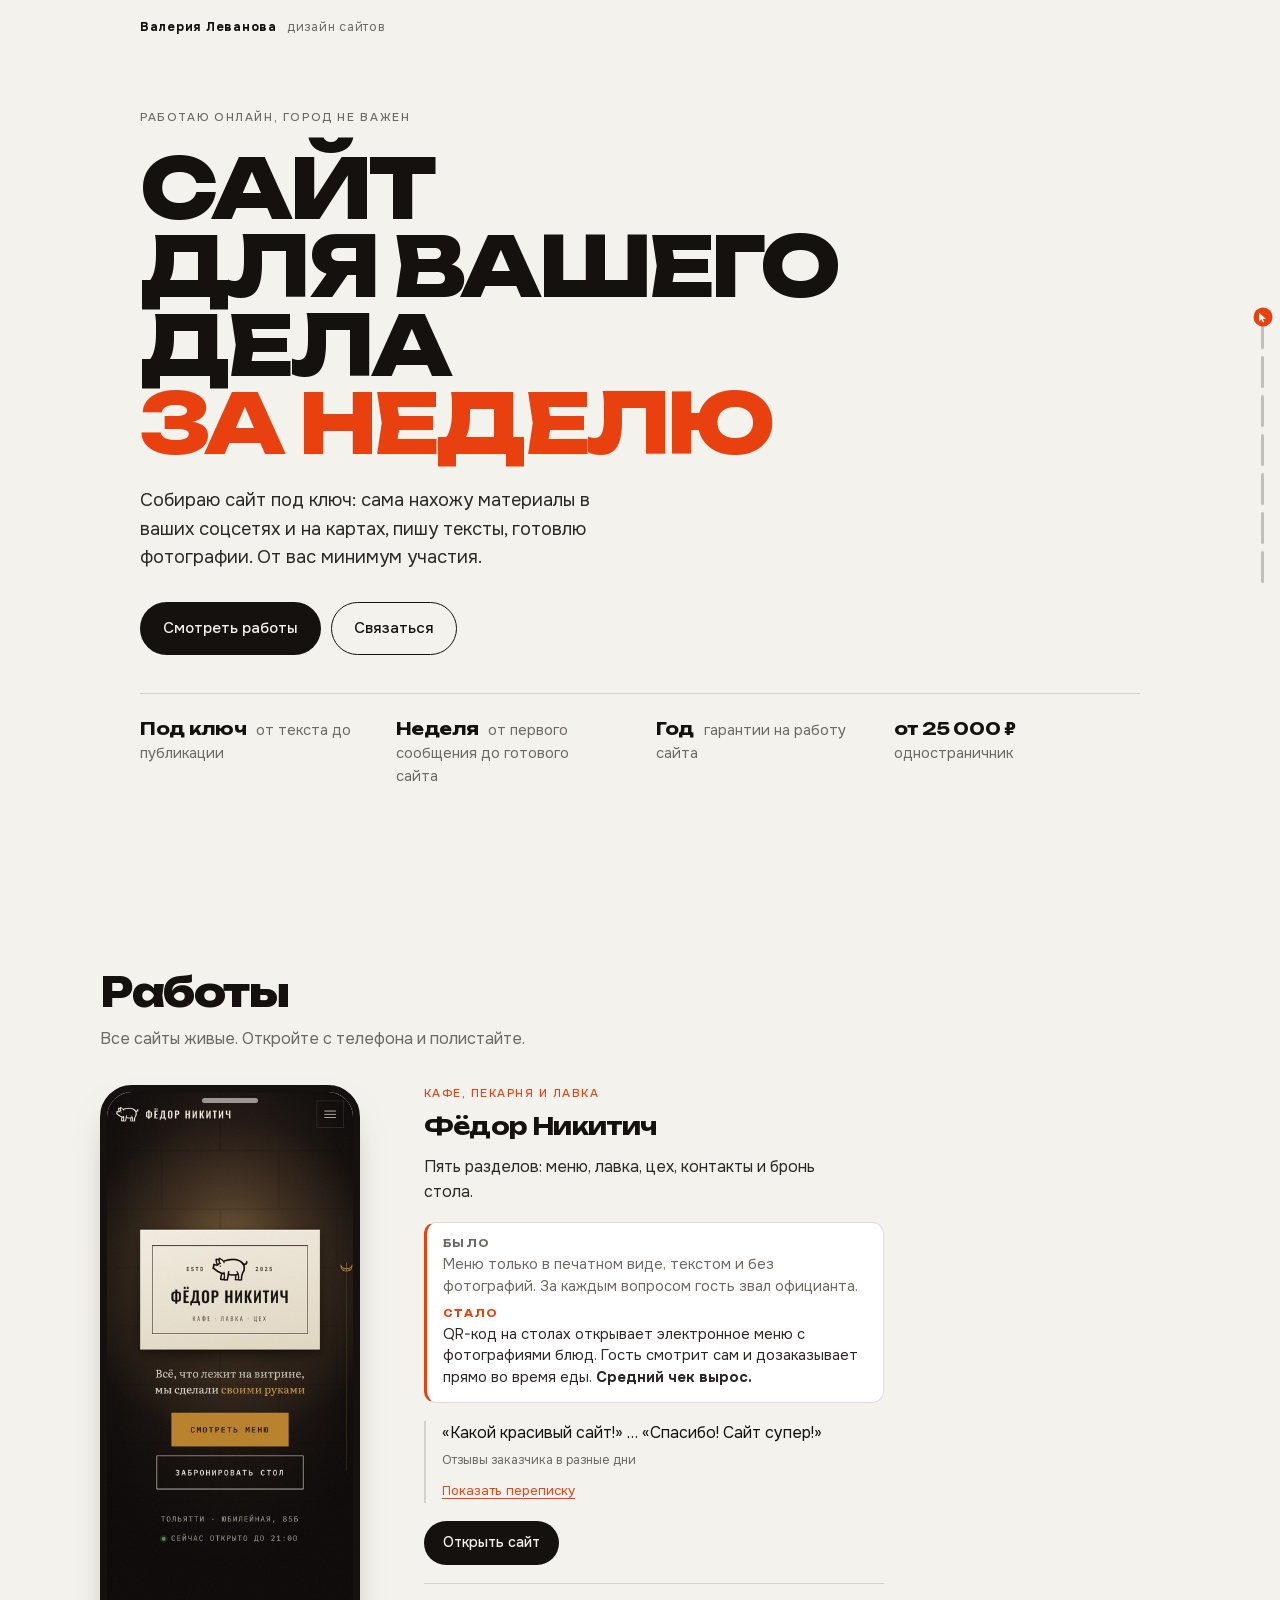
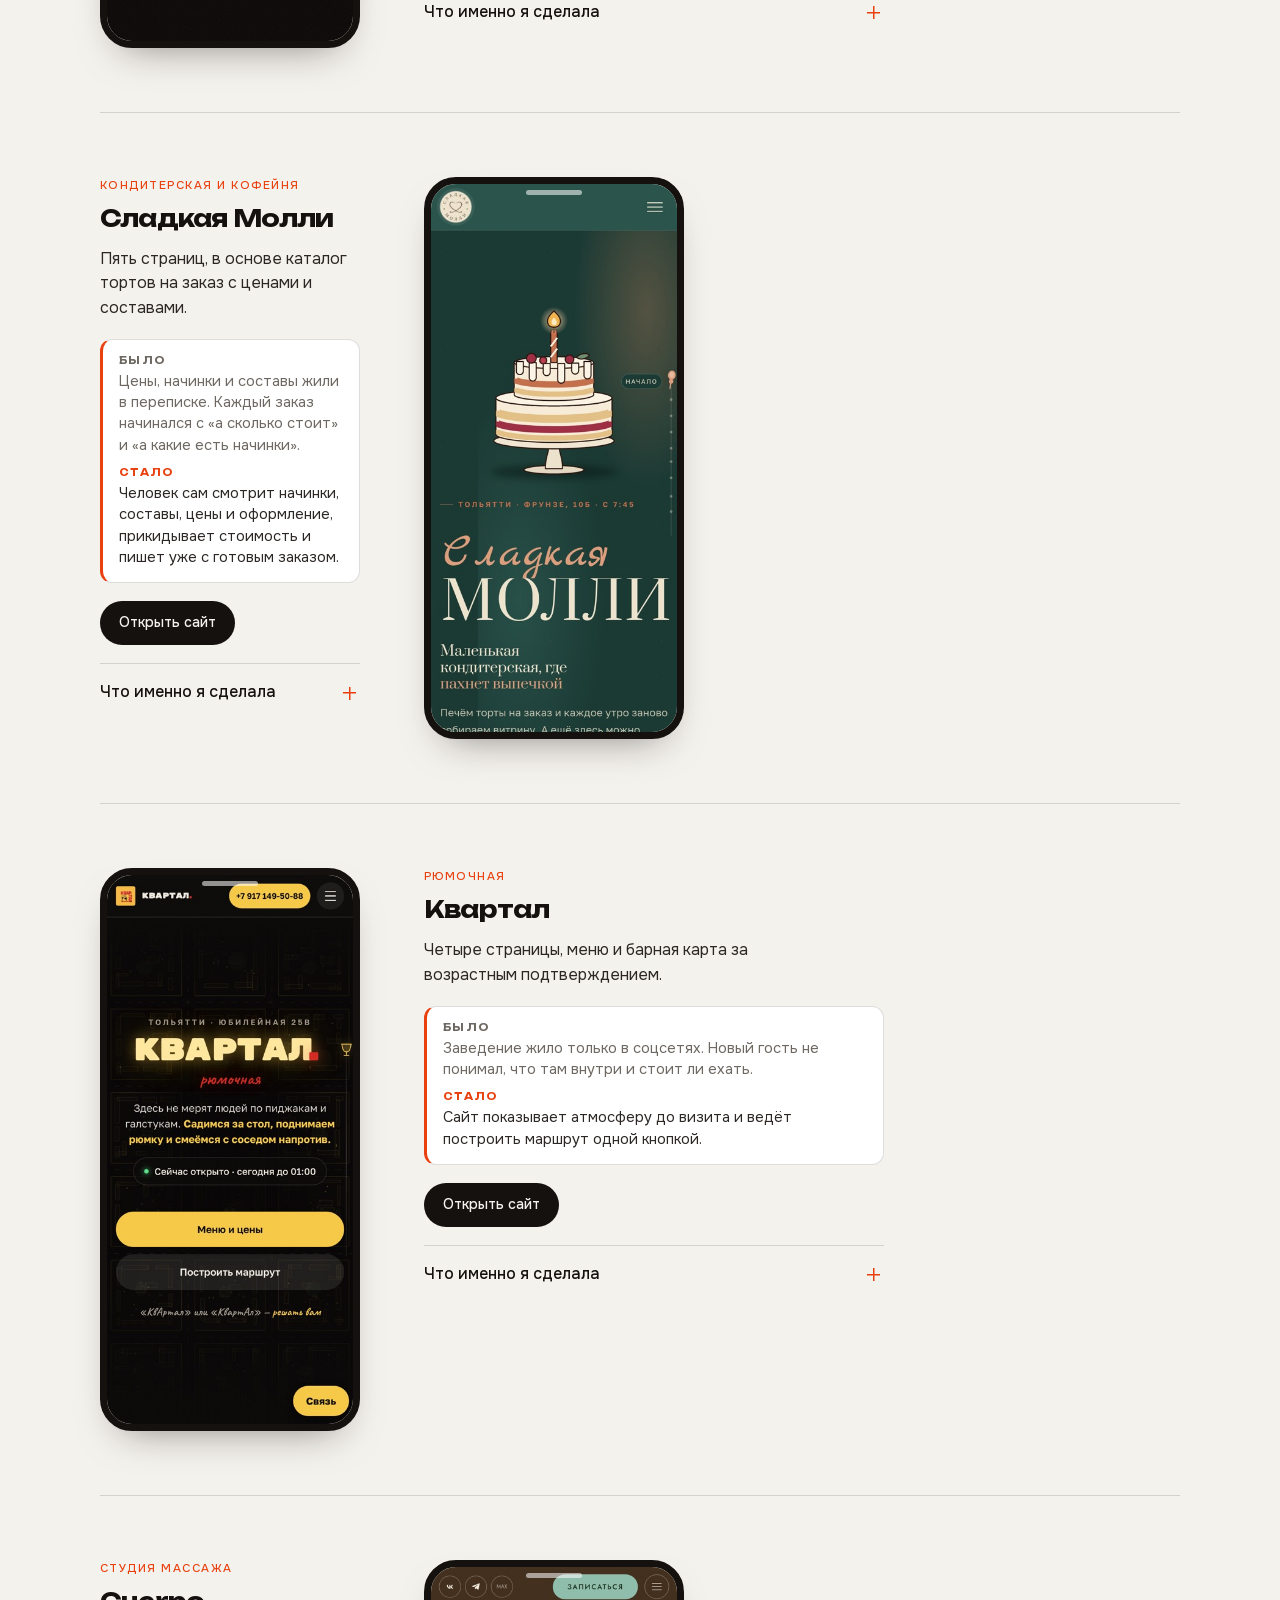
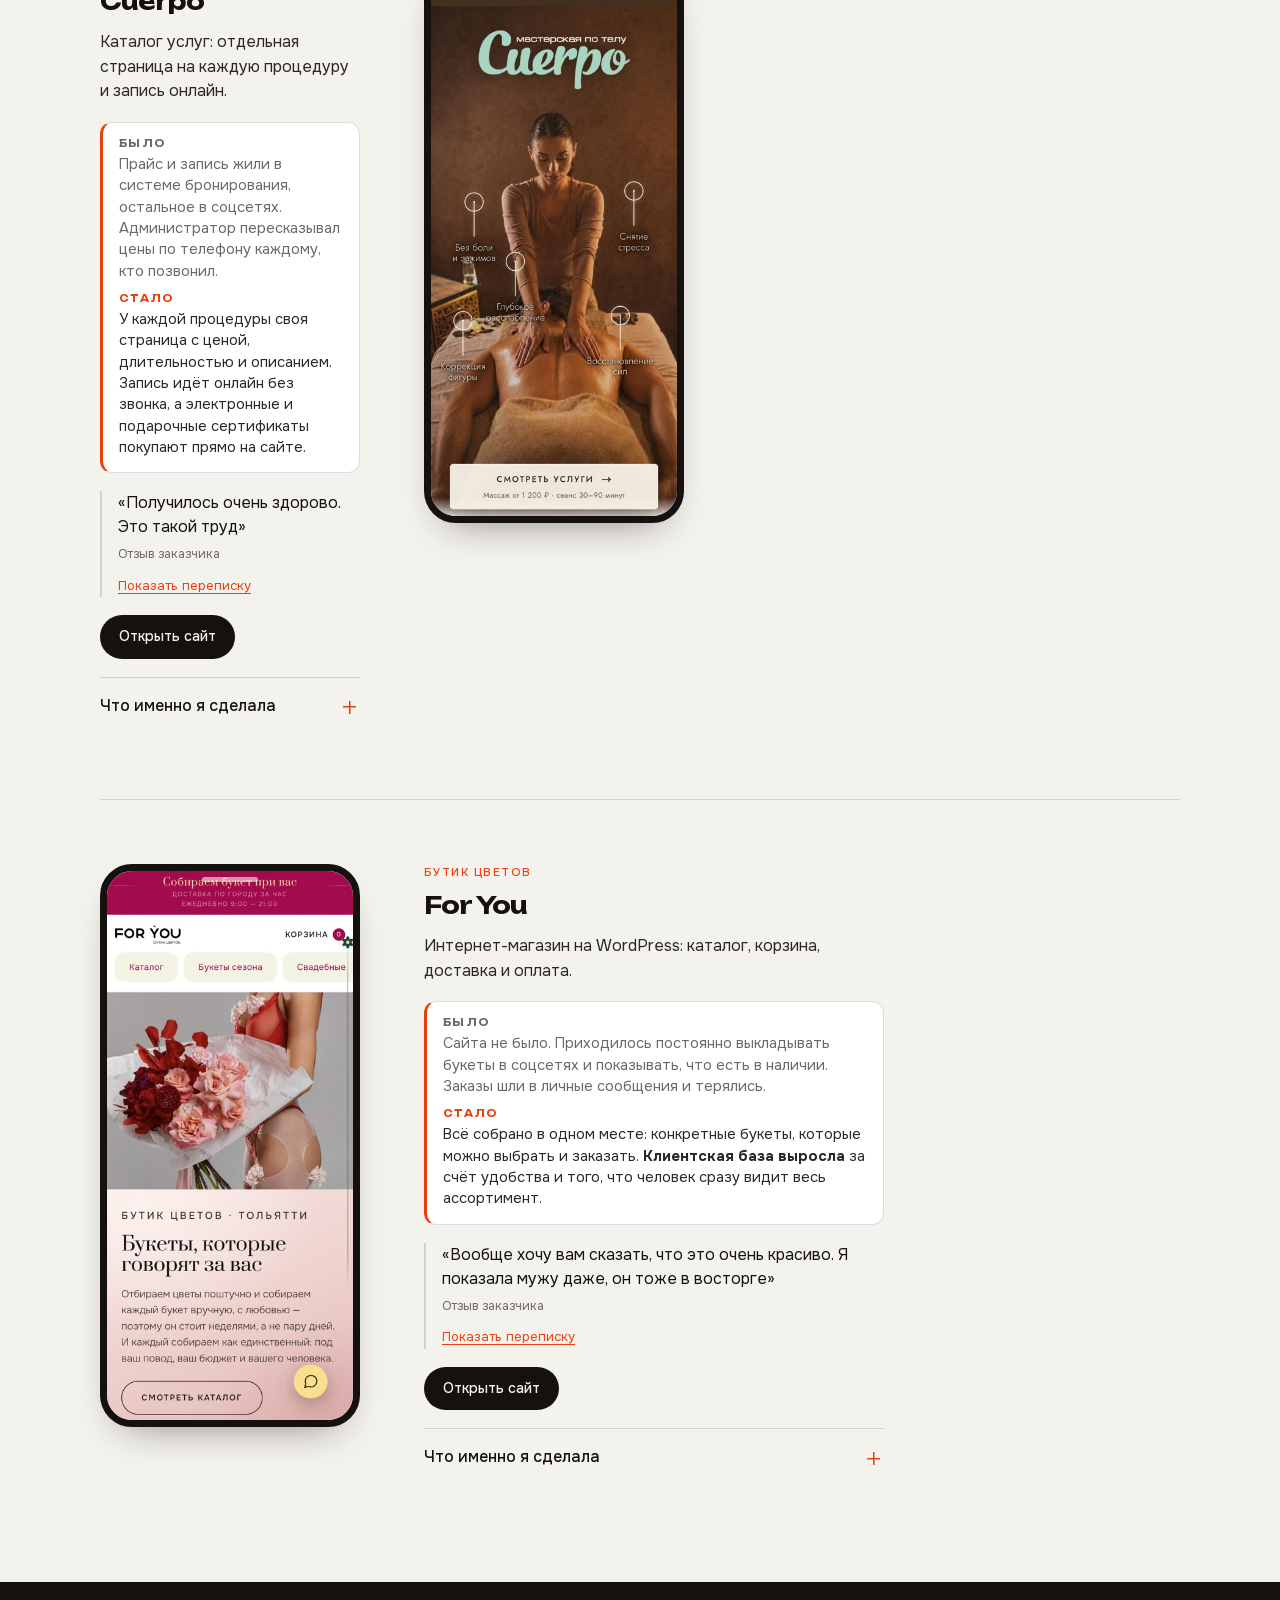
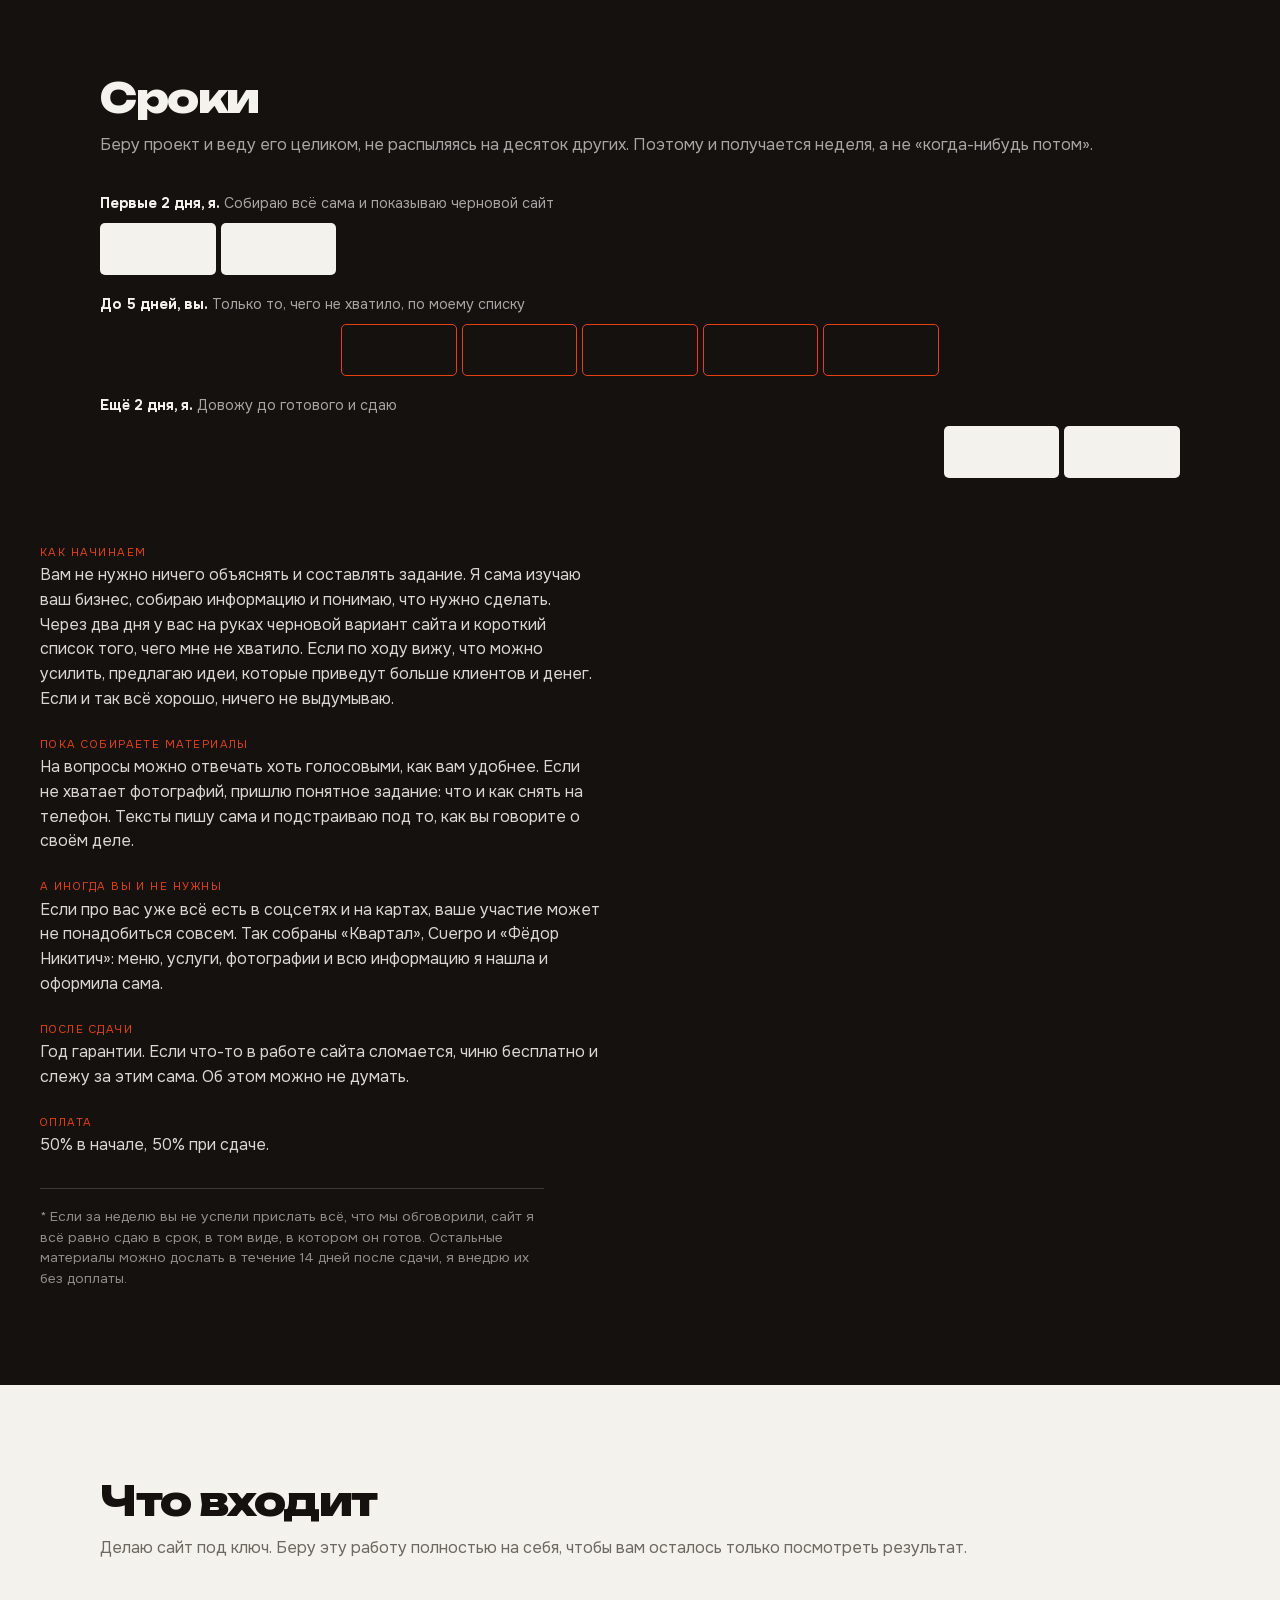
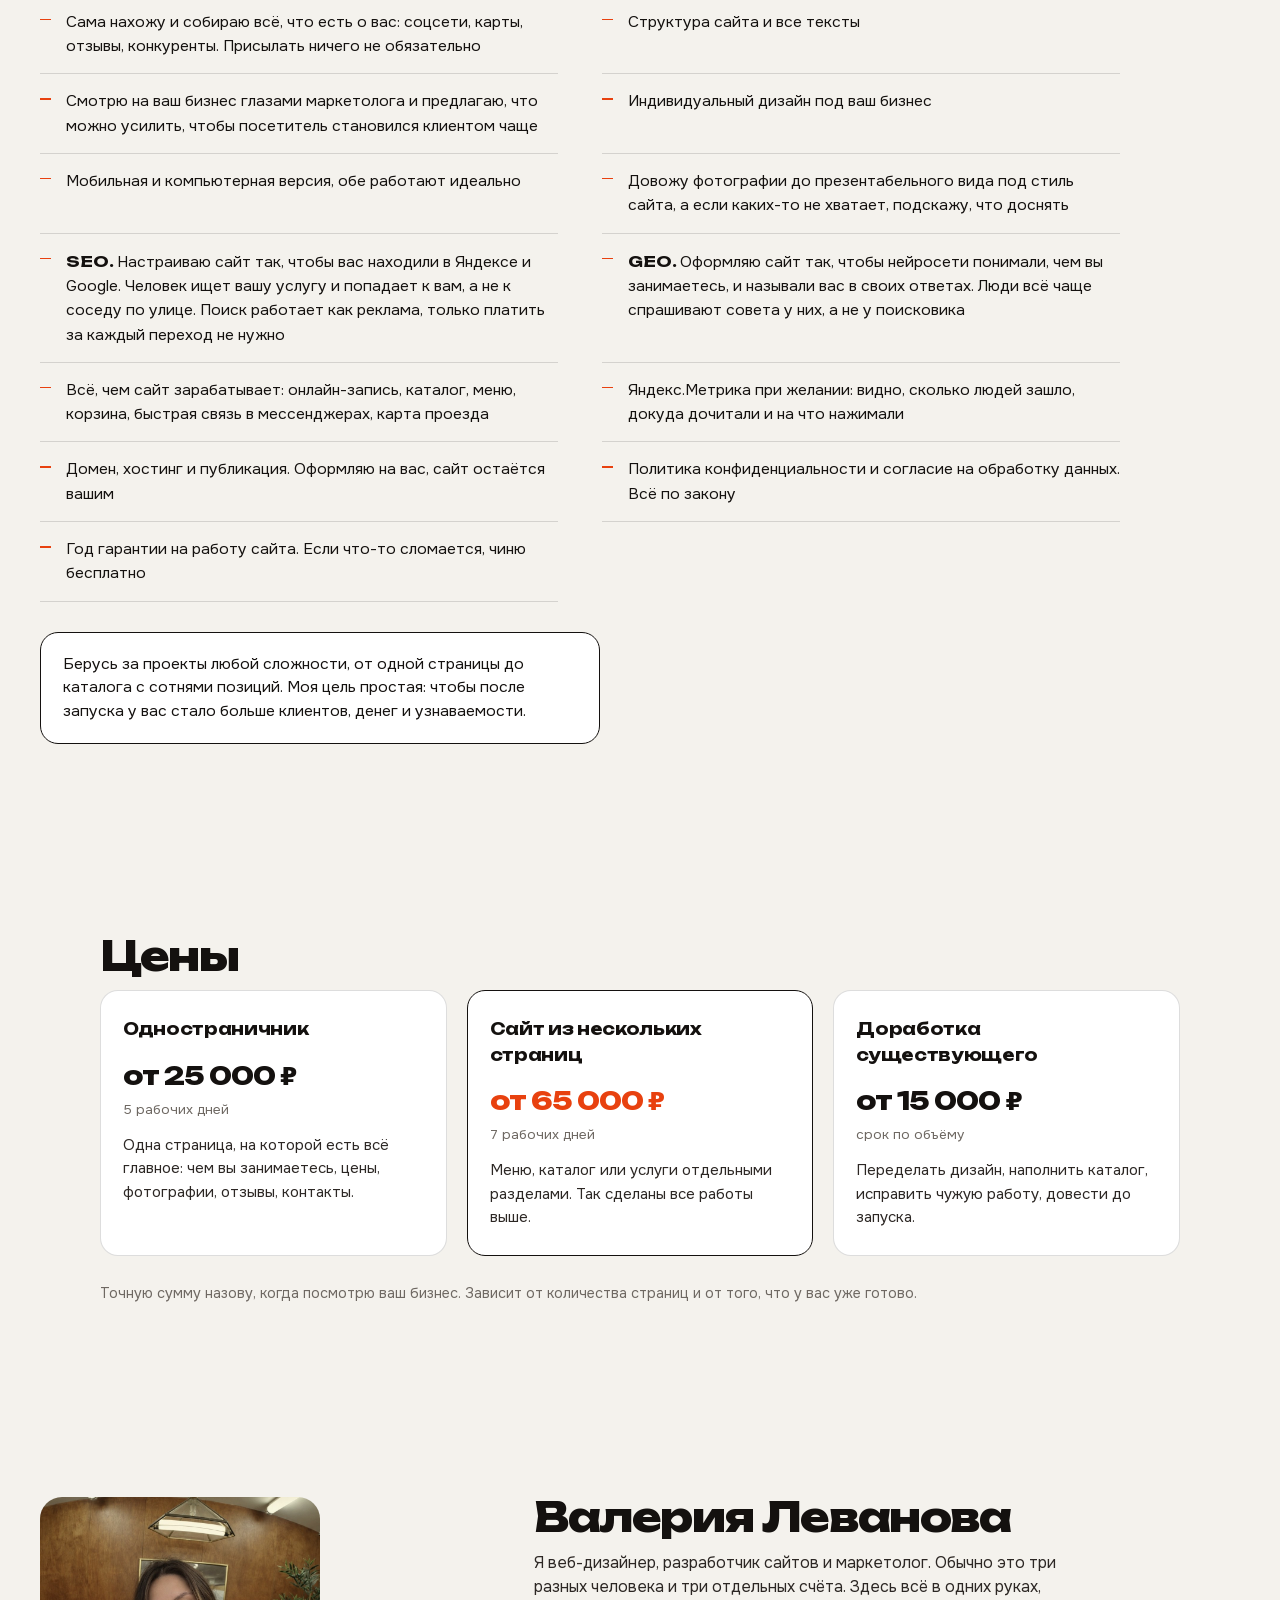
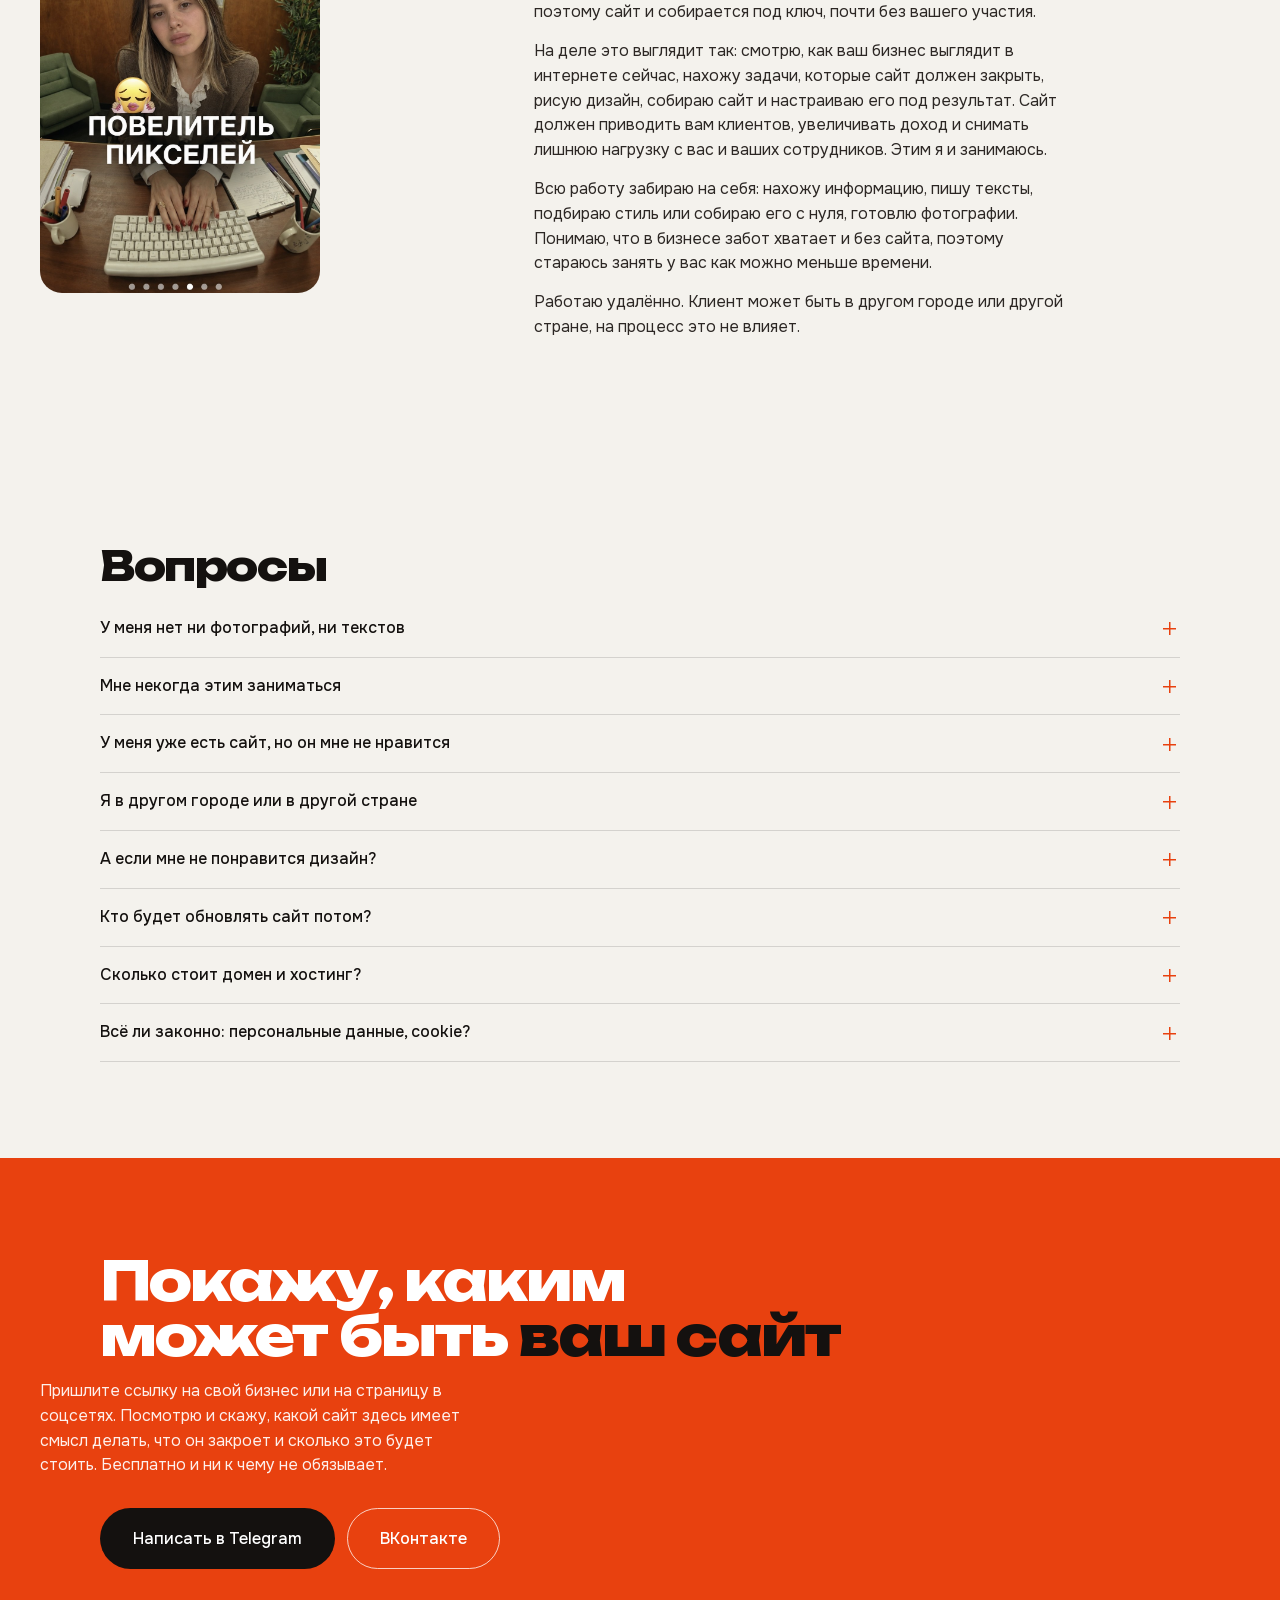
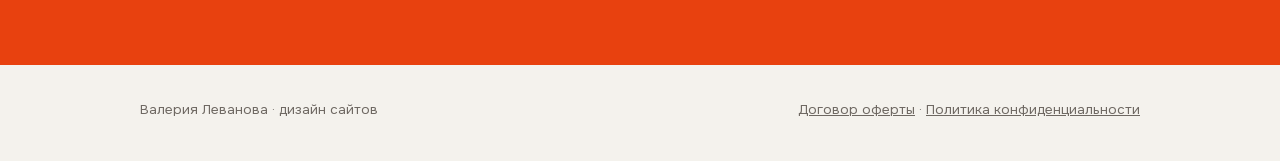
==== index.html @ 6c29d9cc "Кружок привязан к заливке рельса, уменьшен, без дёрганой анимации Co-Authored-By: Claude Opus 5 <nor" ====
<!doctype html>
<html lang="ru">
<head>
<meta charset="utf-8">
<meta name="viewport" content="width=device-width, initial-scale=1">
<title>Валерия Леванова · сайты для бизнеса за неделю</title>
<meta name="description" content="Делаю сайты для бизнеса под ключ: сама собираю информацию, пишу тексты, готовлю фотографии. Одностраничник от 25 000 ₽, многостраничный сайт от 65 000 ₽.">
<link rel="canonical" href="https://leragodzen.github.io/portfolio/">

<meta property="og:type" content="website">
<meta property="og:title" content="Сайт для вашего дела за неделю">
<meta property="og:description" content="Сайт под ключ. Сама найду и подготовлю всё, что нужно: тексты, фотографии, оформление. От вас минимум участия.">
<meta property="og:image" content="https://leragodzen.github.io/portfolio/assets/og.jpg">
<meta property="og:image:width" content="1200">
<meta property="og:image:height" content="630">
<meta property="og:url" content="https://leragodzen.github.io/portfolio/">
<meta property="og:locale" content="ru_RU">
<meta name="twitter:card" content="summary_large_image">
<meta name="theme-color" content="#F4F2ED">

<link rel="icon" href="assets/favicon.svg" type="image/svg+xml">
<link rel="preload" href="assets/fonts/unbounded-800-cyrillic.woff2" as="font" type="font/woff2" crossorigin>
<link rel="preload" href="assets/fonts/onest-400-cyrillic.woff2" as="font" type="font/woff2" crossorigin>
<link rel="stylesheet" href="assets/fonts/fonts.css">
<link rel="stylesheet" href="assets/style.css?v=11">

<script type="application/ld+json">
{
  "@context": "https://schema.org",
  "@type": "ProfessionalService",
  "name": "Валерия Леванова · дизайн сайтов",
  "description": "Разработка сайтов для бизнеса под ключ: дизайн, тексты, фотографии, домен, аналитика.",
  "areaServed": "Онлайн, русскоязычные страны",
  "priceRange": "от 15 000 ₽"
}
</script>
</head>
<body>

<a class="skip" href="#works">Перейти к работам</a>

<header class="top">
  <span class="top__name">Валерия Леванова</span>
  <span class="top__role">дизайн сайтов</span>
</header>

<!-- ГЛАВНЫЙ ЭКРАН -->
<section class="hero">
  <p class="eyebrow">Работаю онлайн, город не важен</p>

  <h1 class="hero__h1">Сайт<br>для вашего<br>дела<br><em>за неделю</em></h1>

  <p class="hero__lead">
    Собираю сайт под ключ: сама нахожу материалы в ваших соцсетях и на картах,
    пишу тексты, готовлю фотографии. От вас минимум участия.
  </p>

  <div class="hero__cta">
    <a class="btn btn--solid" href="#works">Смотреть работы</a>
    <a class="btn btn--line" href="#contact">Связаться</a>
  </div>

  <ul class="facts">
    <li><b>Под ключ</b> от текста до публикации</li>
    <li><b>Неделя</b> от первого сообщения до готового сайта</li>
    <li><b>Год</b> гарантии на работу сайта</li>
    <li><b>от 25 000 ₽</b> одностраничник</li>
  </ul>
</section>

<!-- РАБОТЫ -->
<section class="section" id="works">
  <h2 class="h2">Работы</h2>
  <p class="section__lead">Все сайты живые. Откройте с телефона и полистайте.</p>

  <div class="works">

    <article class="work">
      <a class="phone" href="https://fedornikitich.ru" target="_blank" rel="noopener" aria-label="Открыть сайт кафе «Фёдор Никитич»">
        <img src="assets/works/fedor.jpg" width="416" height="900" alt="Главная страница сайта кафе «Фёдор Никитич»" loading="lazy" decoding="async">
      </a>
      <div class="work__body">
        <p class="work__kind">Кафе, пекарня и лавка</p>
        <h3 class="work__name">Фёдор Никитич</h3>
        <p class="work__note">Пять разделов: меню, лавка, цех, контакты и бронь стола.</p>
        <div class="proof">
          <p class="proof__row"><b>Было</b>Меню только в печатном виде, текстом и без фотографий. За каждым вопросом гость звал официанта.</p>
          <p class="proof__row proof__row--now"><b>Стало</b>QR-код на столах открывает электронное меню с фотографиями блюд. Гость смотрит сам и дозаказывает прямо во время еды. <strong>Средний чек вырос.</strong></p>
        </div>
        <figure class="review">
          <blockquote>«Какой красивый сайт!» … «Спасибо! Сайт супер!»</blockquote>
          <figcaption>Отзывы заказчика в разные дни</figcaption>
          <button class="review__show" type="button" data-shot="assets/reviews/fedor.jpg">Показать переписку</button>
        </figure>
        <div class="work__links">
          <a class="btn btn--sm btn--solid" href="https://fedornikitich.ru" target="_blank" rel="noopener">Открыть сайт</a>
        </div>
        <details class="more">
          <summary>Что именно я сделала</summary>
          <dl class="more__list">
            <dt>Было у заказчика</dt>
            <dd>Печатное меню, логотип и фотографии в соцсетях: часть блюд, интерьер и кухня. Всё разбросано по разным местам.</dd>
            <dt>Сделала</dt>
            <dd>Собрала все их фотографии, обработала и сделала из них меню с картинками вместо печатного листа. Отобрала отзывы гостей и расставила так, чтобы каждый закрывал своё возражение: дорого ли, вкусно ли, большие ли порции. Выстроила структуру, которая удерживает внимание и передаёт атмосферу, а позиции расположила так, чтобы человек добирал к основному блюду. Отдельно задизайнила QR-код для столов. Добавила виджет с акцией для новых гостей. Настроила SEO и гео-оптимизацию.</dd>
            <dt>Что это даёт</dt>
            <dd>Гость берёт больше позиций, средний чек растёт. Всё в одном месте: посмотреть меню, заказать из лавки, забронировать стол заранее. Меню не нужно перепечатывать при смене цены. У соседних заведений таких сайтов нет, и это видно сразу.</dd>
          </dl>
        </details>
      </div>
    </article>

    <article class="work">
      <a class="phone" href="https://leragodzen.github.io/sladkaya-molli/" target="_blank" rel="noopener" aria-label="Открыть сайт кондитерской «Сладкая Молли»">
        <img src="assets/works/molli.jpg" width="416" height="900" alt="Главная страница сайта кондитерской «Сладкая Молли»" loading="lazy" decoding="async">
      </a>
      <div class="work__body">
        <p class="work__kind">Кондитерская и кофейня</p>
        <h3 class="work__name">Сладкая Молли</h3>
        <p class="work__note">Пять страниц, в основе каталог тортов на заказ с ценами и составами.</p>
        <div class="proof">
          <p class="proof__row"><b>Было</b>Цены, начинки и составы жили в переписке. Каждый заказ начинался с «а сколько стоит» и «а какие есть начинки».</p>
          <p class="proof__row proof__row--now"><b>Стало</b>Человек сам смотрит начинки, составы, цены и оформление, прикидывает стоимость и пишет уже с готовым заказом.</p>
        </div>
        <div class="work__links">
          <a class="btn btn--sm btn--solid" href="https://leragodzen.github.io/sladkaya-molli/" target="_blank" rel="noopener">Открыть сайт</a>
        </div>
        <details class="more">
          <summary>Что именно я сделала</summary>
          <dl class="more__list">
            <dt>Было у заказчика</dt>
            <dd>Минимум фотографий от гостей, чтобы понять, как выглядит заведение, и телеграм-канал с уже сделанными тортами и начинками. Больше ничего.</dd>
            <dt>Сделала</dt>
            <dd>Собрала всю информацию из их канала и отзывов. Цвета сайта взяла из их же зала: зелень стен, терракота кресел, крем логотипа, получилось узнаваемо, будто заходишь внутрь. Обработала фотографии, прописала концепцию, зачем к ним заходить. Расписала все начинки и составы так, чтобы человек определился сам. Отзывы расставила по возражениям. Настроила SEO и гео-оптимизацию.</dd>
            <dt>Что это даёт</dt>
            <dd>Кондитер больше не отвечает на 150 одинаковых вопросов. Человек определяется прямо на сайте и заказывает торт напрямую, а хозяйка занимается тортами, а не перепиской.</dd>
          </dl>
        </details>
      </div>
    </article>

    <article class="work">
      <a class="phone" href="https://leragodzen.github.io/kvartal-tlt/" target="_blank" rel="noopener" aria-label="Открыть сайт рюмочной «Квартал»">
        <img src="assets/works/kvartal.jpg" width="416" height="900" alt="Главная страница сайта рюмочной «Квартал»" loading="lazy" decoding="async">
      </a>
      <div class="work__body">
        <p class="work__kind">Рюмочная</p>
        <h3 class="work__name">Квартал</h3>
        <p class="work__note">Четыре страницы, меню и барная карта за возрастным подтверждением.</p>
        <div class="proof">
          <p class="proof__row"><b>Было</b>Заведение жило только в соцсетях. Новый гость не понимал, что там внутри и стоит ли ехать.</p>
          <p class="proof__row proof__row--now"><b>Стало</b>Сайт показывает атмосферу до визита и ведёт построить маршрут одной кнопкой.</p>
        </div>
        <div class="work__links">
          <a class="btn btn--sm btn--solid" href="https://leragodzen.github.io/kvartal-tlt/" target="_blank" rel="noopener">Открыть сайт</a>
        </div>
        <details class="more">
          <summary>Что именно я сделала</summary>
          <dl class="more__list">
            <dt>Было у заказчика</dt>
            <dd>Логотип и несколько постов в соцсетях, больше ничего.</dd>
            <dt>Сделала</dt>
            <dd>Сайт собран полностью без участия владельцев: они не прислали ни одного файла. Фотографии блюд забрала с Яндекс Еды, снимки заведения с карт, историю и новости из их же постов. Всё обработала и задизайнила. Показала мерч, который раньше жил только в соцсетях. Собрала полноценное электронное меню с фотографиями. Первый экран нарисовала вручную: ночной план квартала с домами и дворами, такого нет ни у кого. Настроила SEO и гео-оптимизацию.</dd>
            <dt>Что это даёт</dt>
            <dd>Гость понимает настроение места ещё до визита и приходит уже настроенным. Чек растёт: человек сразу видит все поводы прийти, от ужина до мерча. Барная карта закрыта возрастным подтверждением, так что по закону о рекламе алкоголя вопросов не будет.</dd>
          </dl>
        </details>
      </div>
    </article>

    <article class="work">
      <a class="phone" href="https://leragodzen.github.io/cuerpo-massage/" target="_blank" rel="noopener" aria-label="Открыть сайт студии Cuerpo">
        <img src="assets/works/cuerpo.jpg" width="416" height="900" alt="Главная страница сайта студии Cuerpo" loading="lazy" decoding="async">
      </a>
      <div class="work__body">
        <p class="work__kind">Студия массажа</p>
        <h3 class="work__name">Cuerpo</h3>
        <p class="work__note">Каталог услуг: отдельная страница на каждую процедуру и запись онлайн.</p>
        <div class="proof">
          <p class="proof__row"><b>Было</b>Прайс и запись жили в системе бронирования, остальное в соцсетях. Администратор пересказывал цены по телефону каждому, кто позвонил.</p>
          <p class="proof__row proof__row--now"><b>Стало</b>У каждой процедуры своя страница с ценой, длительностью и описанием. Запись идёт онлайн без звонка, а электронные и подарочные сертификаты покупают прямо на сайте.</p>
        </div>
        <figure class="review">
          <blockquote>«Получилось очень здорово. Это такой труд»</blockquote>
          <figcaption>Отзыв заказчика</figcaption>
          <button class="review__show" type="button" data-shot="assets/reviews/cuerpo.jpg">Показать переписку</button>
        </figure>
        <div class="work__links">
          <a class="btn btn--sm btn--solid" href="https://leragodzen.github.io/cuerpo-massage/" target="_blank" rel="noopener">Открыть сайт</a>
        </div>
        <details class="more">
          <summary>Что именно я сделала</summary>
          <dl class="more__list">
            <dt>Было у заказчика</dt>
            <dd>Прайс, система бронирования и соцсети с фотографиями и видео.</dd>
            <dt>Сделала</dt>
            <dd>Все снимки и видео взяла из открытых источников, обработала и разложила по услугам. Собрала каталог так, чтобы человек не перегружался: сначала выбирает подходящую услугу, потом открывает её и читает подробно. Внедрила электронные и подарочные сертификаты, настроила онлайн-запись. Выверила все формулировки под салон без медицинской лицензии. Настроила SEO и гео-оптимизацию.</dd>
            <dt>Что это даёт</dt>
            <dd>Сертификаты покупают прямо на сайте, это новый источник дохода. Запись идёт без звонка и без участия администратора. Человек заранее понимает, какие бывают виды массажа и что подходит именно ему, поэтому приходит уже решившимся.</dd>
          </dl>
        </details>
      </div>
    </article>

    <article class="work">
      <a class="phone" href="https://foryouflowers.ru" target="_blank" rel="noopener" aria-label="Открыть сайт бутика цветов For You">
        <img src="assets/works/foryou.jpg" width="416" height="900" alt="Главная страница сайта бутика цветов For You" loading="lazy" decoding="async">
      </a>
      <div class="work__body">
        <p class="work__kind">Бутик цветов</p>
        <h3 class="work__name">For You</h3>
        <p class="work__note">Интернет-магазин на WordPress: каталог, корзина, доставка и оплата.</p>
        <div class="proof">
          <p class="proof__row"><b>Было</b>Сайта не было. Приходилось постоянно выкладывать букеты в соцсетях и показывать, что есть в наличии. Заказы шли в личные сообщения и терялись.</p>
          <p class="proof__row proof__row--now"><b>Стало</b>Всё собрано в одном месте: конкретные букеты, которые можно выбрать и заказать. <strong>Клиентская база выросла</strong> за счёт удобства и того, что человек сразу видит весь ассортимент.</p>
        </div>
        <figure class="review">
          <blockquote>«Вообще хочу вам сказать, что это очень красиво. Я показала мужу даже, он тоже в восторге»</blockquote>
          <figcaption>Отзыв заказчика</figcaption>
          <button class="review__show" type="button" data-shot="assets/reviews/foryou.jpg">Показать переписку</button>
        </figure>
        <div class="work__links">
          <a class="btn btn--sm btn--solid" href="https://foryouflowers.ru" target="_blank" rel="noopener">Открыть сайт</a>
        </div>
        <details class="more">
          <summary>Что именно я сделала</summary>
          <dl class="more__list">
            <dt>Было у заказчика</dt>
            <dd>Активные соцсети и телеграм, но сайта не было вовсе. Заказы шли в личные сообщения и терялись.</dd>
            <dt>Сделала</dt>
            <dd>Сайт сделан мной полностью, от первого экрана до кнопки оплаты, получился полноценный интернет-магазин. Работала внутри WordPress: собрала каталог, придумала названия букетам, написала все тексты, обработала фотографии, настроила корзину, доставку и оплату, разложила букеты по поводам и бюджетам. Настроила SEO и гео-оптимизацию.</dd>
            <dt>Что это даёт</dt>
            <dd>Человек выбирает букет сам и оформляет заказ на сайте. Заказ приходит готовым: с адресом, датой и суммой, ничего не теряется в переписке.</dd>
          </dl>
        </details>
      </div>
    </article>

  </div>
</section>

<!-- СРОКИ -->
<section class="section dark" id="terms">
  <h2 class="h2">Сроки</h2>
  <p class="section__lead">Беру проект и веду его целиком, не распыляясь на десяток других. Поэтому и получается неделя, а не «когда-нибудь потом».</p>

  <div class="gantt">
    <div class="gantt__row">
      <p class="gantt__label"><b>Первые 2 дня, я.</b> Собираю всё сама и показываю черновой сайт</p>
      <div class="gantt__bar gantt__bar--mine" role="img" aria-label="Первые два дня работаю я">
        <i></i><i></i>
      </div>
    </div>
    <div class="gantt__row">
      <p class="gantt__label"><b>До 5 дней, вы.</b> Только то, чего не хватило, по моему списку</p>
      <div class="gantt__bar gantt__bar--yours" role="img" aria-label="До пяти дней на ваши материалы">
        <i></i><i></i><i></i><i></i><i></i>
      </div>
    </div>
    <div class="gantt__row">
      <p class="gantt__label"><b>Ещё 2 дня, я.</b> Довожу до готового и сдаю</p>
      <div class="gantt__bar gantt__bar--mine gantt__bar--last" role="img" aria-label="Ещё два дня на завершение">
        <i></i><i></i>
      </div>
    </div>
  </div>

  <dl class="terms">
    <dt>Как начинаем</dt>
    <dd>Вам не нужно ничего объяснять и составлять задание. Я сама изучаю ваш бизнес, собираю информацию и понимаю, что нужно сделать. Через два дня у вас на руках черновой вариант сайта и короткий список того, чего мне не хватило. Если по ходу вижу, что можно усилить, предлагаю идеи, которые приведут больше клиентов и денег. Если и так всё хорошо, ничего не выдумываю.</dd>
    <dt>Пока собираете материалы</dt>
    <dd>На вопросы можно отвечать хоть голосовыми, как вам удобнее. Если не хватает фотографий, пришлю понятное задание: что и как снять на телефон. Тексты пишу сама и подстраиваю под то, как вы говорите о своём деле.</dd>
    <dt>А иногда вы и не нужны</dt>
    <dd>Если про вас уже всё есть в соцсетях и на картах, ваше участие может не понадобиться совсем. Так собраны «Квартал», Cuerpo и «Фёдор Никитич»: меню, услуги, фотографии и всю информацию я нашла и оформила сама.</dd>
    <dt>После сдачи</dt>
    <dd>Год гарантии. Если что-то в работе сайта сломается, чиню бесплатно и слежу за этим сама. Об этом можно не думать.</dd>
    <dt>Оплата</dt>
    <dd>50% в начале, 50% при сдаче.</dd>
  </dl>

  <p class="terms__ps">* Если за неделю вы не успели прислать всё, что мы обговорили, сайт я всё равно сдаю в срок, в том виде, в котором он готов. Остальные материалы можно дослать в течение 14 дней после сдачи, я внедрю их без доплаты.</p>
</section>

<!-- ЧТО ВХОДИТ -->
<section class="section" id="included">
  <h2 class="h2">Что входит</h2>
  <p class="section__lead">Делаю сайт под ключ. Беру эту работу полностью на себя, чтобы вам осталось только посмотреть результат.</p>
  <ul class="included">
    <li>Сама нахожу и собираю всё, что есть о вас: соцсети, карты, отзывы, конкуренты. Присылать ничего не обязательно</li>
    <li>Структура сайта и все тексты</li>
    <li>Смотрю на ваш бизнес глазами маркетолога и предлагаю, что можно усилить, чтобы посетитель становился клиентом чаще</li>
    <li>Индивидуальный дизайн под ваш бизнес</li>
    <li>Мобильная и компьютерная версия, обе работают идеально</li>
    <li>Довожу фотографии до презентабельного вида под стиль сайта, а если каких-то не хватает, подскажу, что доснять</li>
    <li><b>SEO.</b> Настраиваю сайт так, чтобы вас находили в Яндексе и Google. Человек ищет вашу услугу и попадает к вам, а не к соседу по улице. Поиск работает как реклама, только платить за каждый переход не нужно</li>
    <li><b>GEO.</b> Оформляю сайт так, чтобы нейросети понимали, чем вы занимаетесь, и называли вас в своих ответах. Люди всё чаще спрашивают совета у них, а не у поисковика</li>
    <li>Всё, чем сайт зарабатывает: онлайн-запись, каталог, меню, корзина, быстрая связь в мессенджерах, карта проезда</li>
    <li>Яндекс.Метрика при желании: видно, сколько людей зашло, докуда дочитали и на что нажимали</li>
    <li>Домен, хостинг и публикация. Оформляю на вас, сайт остаётся вашим</li>
    <li>Политика конфиденциальности и согласие на обработку данных. Всё по закону</li>
    <li>Год гарантии на работу сайта. Если что-то сломается, чиню бесплатно</li>
  </ul>

  <p class="pledge">
    Берусь за проекты любой сложности, от одной страницы до каталога с сотнями позиций.
    Моя цель простая: чтобы после запуска у вас стало больше клиентов, денег и узнаваемости.
  </p>
</section>

<!-- ЦЕНЫ -->
<section class="section" id="price">
  <h2 class="h2">Цены</h2>

  <div class="prices">
    <article class="price">
      <h3 class="price__name">Одностраничник</h3>
      <p class="price__sum">от 25 000 ₽</p>
      <p class="price__time">5 рабочих дней</p>
      <p class="price__what">Одна страница, на которой есть всё главное: чем вы занимаетесь, цены, фотографии, отзывы, контакты.</p>
    </article>

    <article class="price price--main">
      <h3 class="price__name">Сайт из нескольких страниц</h3>
      <p class="price__sum">от 65 000 ₽</p>
      <p class="price__time">7 рабочих дней</p>
      <p class="price__what">Меню, каталог или услуги отдельными разделами. Так сделаны все работы выше.</p>
    </article>

    <article class="price">
      <h3 class="price__name">Доработка существующего</h3>
      <p class="price__sum">от 15 000 ₽</p>
      <p class="price__time">срок по объёму</p>
      <p class="price__what">Переделать дизайн, наполнить каталог, исправить чужую работу, довести до запуска.</p>
    </article>
  </div>

  <p class="note">Точную сумму назову, когда посмотрю ваш бизнес. Зависит от количества страниц и от того, что у вас уже готово.</p>
</section>

<!-- ОБО МНЕ -->
<section class="section about" id="about">
  <div class="about__photo">
    <img src="assets/valeria.jpg" width="942" height="1333" alt="Валерия Леванова" loading="lazy" decoding="async">
  </div>
  <div class="about__text">
    <h2 class="h2">Валерия Леванова</h2>
    <p>Я веб-дизайнер, разработчик сайтов и маркетолог. Обычно это три разных человека и три отдельных счёта. Здесь всё в одних руках, поэтому сайт и собирается под ключ, почти без вашего участия.</p>
    <p>На деле это выглядит так: смотрю, как ваш бизнес выглядит в интернете сейчас, нахожу задачи, которые сайт должен закрыть, рисую дизайн, собираю сайт и настраиваю его под результат. Сайт должен приводить вам клиентов, увеличивать доход и снимать лишнюю нагрузку с вас и ваших сотрудников. Этим я и занимаюсь.</p>
    <p>Всю работу забираю на себя: нахожу информацию, пишу тексты, подбираю стиль или собираю его с нуля, готовлю фотографии. Понимаю, что в бизнесе забот хватает и без сайта, поэтому стараюсь занять у вас как можно меньше времени.</p>
    <p>Работаю удалённо. Клиент может быть в другом городе или другой стране, на процесс это не влияет.</p>
  </div>
</section>

<!-- ВОПРОСЫ -->
<section class="section" id="faq">
  <h2 class="h2">Вопросы</h2>

  <details class="q"><summary>У меня нет ни фотографий, ни текстов</summary>
    <p>Это обычная ситуация, и она ничему не мешает. Тексты я пишу сама. Фотографии и информацию сначала ищу в ваших соцсетях и на картах, часто этого уже достаточно. Если чего-то не хватает, пришлю понятное задание: что снять, с какого ракурса, при каком свете. Снимать можно на телефон, обработку беру на себя.</p></details>

  <details class="q"><summary>Мне некогда этим заниматься</summary>
    <p>Я начинаю сразу и ничего от вас не жду: через два дня показываю черновой сайт. Дальше нужно только глянуть список и прислать то, чего не хватило. Список конкретный, без «пришлите информацию о компании». Отвечать можно голосовыми.</p></details>

  <details class="q"><summary>У меня уже есть сайт, но он мне не нравится</summary>
    <p>Его можно не выбрасывать. Посмотрю, что внутри, и скажу честно: доработать дешевле или собрать заново. У бутика цветов For You как раз был готовый на вид сайт, который полгода не могли запустить, в итоге я сделала новый.</p></details>

  <details class="q"><summary>Я в другом городе или в другой стране</summary>
    <p>Это ничего не меняет. Общаемся в мессенджере, голосовыми или текстом, как вам удобнее. Съёмку вы делаете на телефон по моему заданию, обработку беру на себя.</p></details>

  <details class="q"><summary>А если мне не понравится дизайн?</summary>
    <p>Черновой вариант вы видите уже на второй день, на этом этапе направление меняется быстро и без потерь. Дальше правлю по вашим замечаниям, пока сайт вас не устроит. Вторую половину оплаты вы вносите только тогда.</p></details>

  <details class="q"><summary>Кто будет обновлять сайт потом?</summary>
    <p>Пишете мне, вношу правки быстро. Отдельные доработки после сдачи обсуждаем и оцениваем индивидуально.</p></details>

  <details class="q"><summary>Сколько стоит домен и хостинг?</summary>
    <p>Домен обходится примерно в 200 до 900 ₽ в год, размещение сайта в моём варианте бесплатное. Оформляю всё на вас, чтобы сайт остался вашим и не зависел от меня.</p></details>

  <details class="q"><summary>Всё ли законно: персональные данные, cookie?</summary>
    <p>Да. На каждом сайте делаю политику конфиденциальности, согласие на обработку данных при отправке формы и уведомление о cookie. Это входит в стоимость и отдельно не обсуждается.</p></details>
</section>

<!-- КОНТАКТЫ -->
<section class="section contact" id="contact">
  <h2 class="h2 h2--big">Покажу, каким<br>может быть <em>ваш сайт</em></h2>
  <p class="contact__lead">Пришлите ссылку на свой бизнес или на страницу в соцсетях. Посмотрю и скажу, какой сайт здесь имеет смысл делать, что он закроет и сколько это будет стоить. Бесплатно и ни к чему не обязывает.</p>
  <div class="contact__btns">
    <a class="btn btn--solid btn--lg" href="https://t.me/leragodzen" target="_blank" rel="noopener">Написать в Telegram</a>
    <a class="btn btn--line btn--lg" href="https://vk.ru/lera.levan" target="_blank" rel="noopener">ВКонтакте</a>
  </div>
</section>

<footer class="foot">
  <p>Валерия Леванова · дизайн сайтов</p>
  <p><a href="oferta.html">Договор оферты</a> · <a href="privacy.html">Политика конфиденциальности</a></p>
</footer>

<nav class="rail" aria-label="Разделы страницы">
  <span class="rail__mark" id="railMark" aria-hidden="true">
    <svg viewBox="0 0 24 24" width="14" height="14"><path d="M6 3.5 L6 19.5 L10.1 15.6 L12.6 20.6 L15.1 19.4 L12.6 14.5 L18 14.5 Z" fill="#F4F2ED"/></svg>
  </span>
  <a class="rail__seg" href="#works"><span></span><b>Работы</b></a>
  <a class="rail__seg" href="#terms"><span></span><b>Сроки</b></a>
  <a class="rail__seg" href="#included"><span></span><b>Что входит</b></a>
  <a class="rail__seg" href="#price"><span></span><b>Цены</b></a>
  <a class="rail__seg" href="#about"><span></span><b>Обо мне</b></a>
  <a class="rail__seg" href="#faq"><span></span><b>Вопросы</b></a>
  <a class="rail__seg" href="#contact"><span></span><b>Контакты</b></a>
</nav>

<div class="bar" id="bar">
  <div class="bar__links" id="barLinks">
    <a class="bar__link bar__link--tg" href="https://t.me/leragodzen" target="_blank" rel="noopener">Telegram</a>
    <a class="bar__link" href="https://vk.ru/lera.levan" target="_blank" rel="noopener">ВКонтакте</a>
  </div>
  <button class="bar__toggle" id="barToggle" type="button" aria-expanded="false" aria-controls="barLinks">
    <span class="bar__word">Связаться</span>
  </button>
</div>

<div class="shot" id="shot" hidden>
  <button class="shot__close" id="shotClose" type="button" aria-label="Закрыть">×</button>
  <img id="shotImg" src="" alt="Отзыв заказчика в переписке">
</div>

<script src="assets/app.js?v=11" defer></script>
</body>
</html>
---- assets/fonts/fonts.css ----
@font-face {
  font-family: 'Onest';
  font-style: normal;
  font-weight: 400;
  font-display: swap;
  src: url(onest-400-cyrillic.woff2) format('woff2');
  unicode-range: U+0301, U+0400-045F, U+0490-0491, U+04B0-04B1, U+2116;
}
@font-face {
  font-family: 'Onest';
  font-style: normal;
  font-weight: 400;
  font-display: swap;
  src: url(onest-400-latin.woff2) format('woff2');
  unicode-range: U+0000-00FF, U+0131, U+0152-0153, U+02BB-02BC, U+02C6, U+02DA, U+02DC, U+0304, U+0308, U+0329, U+2000-206F, U+20AC, U+2122, U+2191, U+2193, U+2212, U+2215, U+FEFF, U+FFFD;
}
@font-face {
  font-family: 'Onest';
  font-style: normal;
  font-weight: 500;
  font-display: swap;
  src: url(onest-500-cyrillic.woff2) format('woff2');
  unicode-range: U+0301, U+0400-045F, U+0490-0491, U+04B0-04B1, U+2116;
}
@font-face {
  font-family: 'Onest';
  font-style: normal;
  font-weight: 500;
  font-display: swap;
  src: url(onest-500-latin.woff2) format('woff2');
  unicode-range: U+0000-00FF, U+0131, U+0152-0153, U+02BB-02BC, U+02C6, U+02DA, U+02DC, U+0304, U+0308, U+0329, U+2000-206F, U+20AC, U+2122, U+2191, U+2193, U+2212, U+2215, U+FEFF, U+FFFD;
}
@font-face {
  font-family: 'Onest';
  font-style: normal;
  font-weight: 700;
  font-display: swap;
  src: url(onest-700-cyrillic.woff2) format('woff2');
  unicode-range: U+0301, U+0400-045F, U+0490-0491, U+04B0-04B1, U+2116;
}
@font-face {
  font-family: 'Onest';
  font-style: normal;
  font-weight: 700;
  font-display: swap;
  src: url(onest-700-latin.woff2) format('woff2');
  unicode-range: U+0000-00FF, U+0131, U+0152-0153, U+02BB-02BC, U+02C6, U+02DA, U+02DC, U+0304, U+0308, U+0329, U+2000-206F, U+20AC, U+2122, U+2191, U+2193, U+2212, U+2215, U+FEFF, U+FFFD;
}
@font-face {
  font-family: 'Unbounded';
  font-style: normal;
  font-weight: 700;
  font-display: swap;
  src: url(unbounded-700-cyrillic.woff2) format('woff2');
  unicode-range: U+0301, U+0400-045F, U+0490-0491, U+04B0-04B1, U+2116;
}
@font-face {
  font-family: 'Unbounded';
  font-style: normal;
  font-weight: 700;
  font-display: swap;
  src: url(unbounded-700-latin.woff2) format('woff2');
  unicode-range: U+0000-00FF, U+0131, U+0152-0153, U+02BB-02BC, U+02C6, U+02DA, U+02DC, U+0304, U+0308, U+0329, U+2000-206F, U+20AC, U+2122, U+2191, U+2193, U+2212, U+2215, U+FEFF, U+FFFD;
}
@font-face {
  font-family: 'Unbounded';
  font-style: normal;
  font-weight: 800;
  font-display: swap;
  src: url(unbounded-800-cyrillic.woff2) format('woff2');
  unicode-range: U+0301, U+0400-045F, U+0490-0491, U+04B0-04B1, U+2116;
}
@font-face {
  font-family: 'Unbounded';
  font-style: normal;
  font-weight: 800;
  font-display: swap;
  src: url(unbounded-800-latin.woff2) format('woff2');
  unicode-range: U+0000-00FF, U+0131, U+0152-0153, U+02BB-02BC, U+02C6, U+02DA, U+02DC, U+0304, U+0308, U+0329, U+2000-206F, U+20AC, U+2122, U+2191, U+2193, U+2212, U+2215, U+FEFF, U+FFFD;
}
---- assets/style.css ----
/* Портфолио Валерии Левановой
   Палитра: бумага / чернила / пламя. Акцент один — пламя.
   Мобильная версия первична: один столбец до 760px. */

:root{
  --paper:#F4F2ED;
  --ink:#14110F;
  --flame:#E8410F;
  --ash:#6E6862;
  --line:rgba(20,17,15,.14);
  --white:#fff;
  --pad:20px;
  --wrap:1080px;
}

*,*::before,*::after{box-sizing:border-box}

html{-webkit-text-size-adjust:100%; scroll-behavior:smooth}

body{
  margin:0;
  background:var(--paper);
  color:var(--ink);
  font:400 1rem/1.55 'Onest',system-ui,-apple-system,'Segoe UI',sans-serif;
  -webkit-font-smoothing:antialiased;
  overflow-x:hidden;
}

img{max-width:100%;display:block}

a{color:inherit}

:focus-visible{outline:2px solid var(--flame); outline-offset:3px; border-radius:2px}

.skip{position:absolute;left:-9999px}
.skip:focus{left:12px;top:12px;z-index:50;background:var(--ink);color:var(--paper);padding:10px 14px;border-radius:8px}

/* ---------- типографика ---------- */

.h2{
  font-family:'Unbounded',system-ui,sans-serif;
  font-weight:800;
  font-size:clamp(1.55rem,7.5vw,2.5rem);
  line-height:1;
  letter-spacing:-.035em;
  margin:0 0 14px;
}
.h2--big{font-size:clamp(2rem,10vw,3.4rem)}
.h2 em{font-style:normal;color:var(--flame)}

.eyebrow{
  margin:0 0 22px;
  font-size:.72rem;
  font-weight:500;
  letter-spacing:.14em;
  text-transform:uppercase;
  color:var(--ash);
}

.section__lead{
  margin:0 0 34px;
  font-size:1.02rem;
  color:var(--ash);
  max-width:52ch;
}

.note{
  margin:26px 0 0;
  font-size:.9rem;
  color:var(--ash);
  max-width:52ch;
}

/* ---------- каркас ---------- */

.section{padding:64px var(--pad)}
.section > *{max-width:var(--wrap); margin-left:auto; margin-right:auto}

.top{
  display:flex;
  align-items:baseline;
  gap:10px;
  padding:18px var(--pad) 0;
  max-width:var(--wrap);
  margin:0 auto;
  font-size:.78rem;
  letter-spacing:.06em;
}
.top__name{font-weight:700}
.top__role{color:var(--ash)}

/* ---------- главный экран ---------- */

.hero{padding:48px var(--pad) 56px; max-width:var(--wrap); margin:0 auto}

.hero__h1{
  font-family:'Unbounded',system-ui,sans-serif;
  font-weight:800;
  font-size:clamp(2.1rem,10.4vw,5.2rem);
  line-height:.94;
  letter-spacing:-.045em;
  margin:0 0 24px;
  text-transform:uppercase;
}
.hero__h1 em{font-style:normal; color:var(--flame)}

.hero__lead{
  margin:0 0 30px;
  font-size:1.06rem;
  max-width:38ch;
  color:#2C2724;
}

.hero__cta{display:flex; flex-wrap:wrap; gap:10px; margin-bottom:38px}

.facts{
  list-style:none;
  margin:0;
  padding:22px 0 0;
  border-top:1px solid var(--line);
  display:grid;
  gap:10px;
  font-size:.92rem;
  color:var(--ash);
}
.facts b{
  font-family:'Unbounded',system-ui,sans-serif;
  font-weight:700;
  font-size:1.05rem;
  color:var(--ink);
  margin-right:6px;
  letter-spacing:-.02em;
}

/* ---------- кнопки ---------- */

.btn{
  display:inline-flex;
  align-items:center;
  justify-content:center;
  padding:14px 22px;
  border-radius:999px;
  font-size:.95rem;
  font-weight:500;
  text-decoration:none;
  border:1.5px solid transparent;
  transition:background .18s ease, color .18s ease, border-color .18s ease;
}
.btn--solid{background:var(--ink); color:var(--paper)}
.btn--solid:hover{background:var(--flame)}
.btn--line{border-color:var(--ink)}
.btn--line:hover{background:var(--ink); color:var(--paper)}
.btn--sm{padding:10px 18px; font-size:.88rem}
.btn--lg{padding:17px 32px; font-size:1.02rem}

/* ---------- работы ---------- */

.work{display:grid; gap:22px; justify-items:start}
.work + .work{margin-top:44px; padding-top:44px; border-top:1px solid var(--line)}

.phone{
  display:block;
  width:100%;
  max-width:200px;
  aspect-ratio:390/844;
  border:7px solid var(--ink);
  border-radius:32px;
  overflow:hidden;
  background:#E9E3D9; /* светлая подложка: пока скриншот грузится, не чернеет */
  position:relative;
  box-shadow:0 18px 40px -22px rgba(20,17,15,.55);
  transition:transform .25s ease;
}
.phone::after{
  content:"";
  position:absolute; top:6px; left:50%; transform:translateX(-50%);
  width:56px; height:5px; border-radius:99px;
  background:rgba(255,255,255,.55);
  z-index:2;
}
a.phone:hover{transform:translateY(-4px)}
.phone img{
  width:100%; height:100%;
  object-fit:cover; object-position:top center;
  pointer-events:none;            /* в Telegram тап по картинке съедался, ссылку не открывал */
  -webkit-touch-callout:none;
  user-select:none;
}

.phone--empty{
  display:grid;
  place-items:center;
  background:repeating-linear-gradient(45deg,#EFEAE2 0 12px,#E9E3D9 12px 24px);
  border-color:var(--line);
  border-style:dashed;
  box-shadow:none;
}
.phone--empty span{
  font-size:.82rem; text-align:center; line-height:1.4;
  letter-spacing:.1em; text-transform:uppercase; color:var(--ash);
}
.phone--empty::after{display:none}

.work__kind{
  margin:0 0 6px;
  font-size:.72rem; font-weight:500;
  letter-spacing:.13em; text-transform:uppercase;
  color:var(--flame);
}
.work__name{
  font-family:'Unbounded',system-ui,sans-serif;
  font-weight:700;
  font-size:1.45rem;
  letter-spacing:-.035em;
  margin:0 0 10px;
}
.work__note{margin:0 0 18px; max-width:42ch; color:#2C2724}
.work__links{margin-bottom:6px}

/* доказательство: было и стало */

.proof{
  margin:0 0 18px;
  padding:14px 16px;
  background:var(--white);
  border:1px solid var(--line);
  border-left:3px solid var(--flame);
  border-radius:12px;
  display:grid;
  gap:10px;
  max-width:46ch;
}
.proof__row{margin:0; font-size:.92rem; line-height:1.45; color:var(--ash)}
.proof__row b{
  display:block;
  font-family:'Unbounded',system-ui,sans-serif;
  font-weight:700;
  font-size:.6rem;
  letter-spacing:.14em;
  text-transform:uppercase;
  color:var(--ash);
  margin-bottom:3px;
}
.proof__row--now{color:#2C2724}
.proof__row--now b{color:var(--flame)}

/* отзыв заказчика */

.review{
  margin:0 0 18px;
  padding:0 0 0 16px;
  border-left:2px solid var(--line);
  max-width:46ch;
}
.review blockquote{
  margin:0 0 6px;
  font-size:1rem;
  line-height:1.5;
  color:var(--ink);
}
.review figcaption{
  font-size:.78rem;
  color:var(--ash);
  margin-bottom:8px;
}
.review__show{
  border:0;
  background:none;
  padding:0;
  font:inherit;
  font-size:.82rem;
  color:var(--flame);
  text-decoration:underline;
  text-underline-offset:3px;
  cursor:pointer;
}

/* окно с перепиской */

.shot[hidden]{display:none}
.shot{
  position:fixed; inset:0; z-index:60;
  background:rgba(20,17,15,.88);
  display:grid; place-items:center;
  padding:24px 16px;
}
.shot img{
  max-width:min(520px,100%);
  max-height:82vh;
  width:auto;
  border-radius:14px;
  box-shadow:0 30px 60px -20px rgba(0,0,0,.6);
}
.shot__close{
  position:absolute; top:14px; right:16px;
  width:42px; height:42px;
  border:0; border-radius:50%;
  background:var(--paper); color:var(--ink);
  font-size:1.6rem; line-height:1;
  cursor:pointer;
}

/* раскрытия */

.more{border-top:1px solid var(--line); margin-top:18px}
.more summary,
.q summary{
  list-style:none;
  cursor:pointer;
  padding:16px 34px 16px 0;
  position:relative;
  font-weight:500;
}
.more summary::-webkit-details-marker,
.q summary::-webkit-details-marker{display:none}
.more summary::after,
.q summary::after{
  content:"";
  position:absolute; right:4px; top:50%;
  width:13px; height:13px; margin-top:-6px;
  background:
    linear-gradient(var(--flame),var(--flame)) center/13px 1.5px no-repeat,
    linear-gradient(var(--flame),var(--flame)) center/1.5px 13px no-repeat;
  transition:transform .22s ease;
}
.more[open] summary::after,
.q[open] summary::after{transform:rotate(45deg)}

.more__list{margin:0 0 20px; display:grid; gap:4px}
.more__list dt{
  font-size:.7rem; letter-spacing:.13em; text-transform:uppercase;
  color:var(--ash); margin-top:14px;
}
.more__list dd{margin:0; max-width:56ch}

/* ---------- сроки (тёмный блок) ---------- */

.dark{background:var(--ink); color:var(--paper)}
.dark .section__lead{color:rgba(244,242,237,.66)}

.gantt{display:grid; gap:18px; margin-bottom:44px}
.gantt__label{margin:0 0 9px; font-size:.9rem; color:rgba(244,242,237,.66)}
.gantt__label b{color:var(--paper); font-weight:700}

.gantt__bar{display:grid; grid-template-columns:repeat(9,1fr); gap:5px}
.gantt__bar i{height:38px; border-radius:5px}
.gantt__bar--yours i{border:1.5px solid var(--flame)}
.gantt__bar--mine i{background:var(--paper)}
/* лесенка: сначала мои два дня, потом ваши пять, потом мои два */
.gantt__bar--yours i:first-child{grid-column-start:3}
.gantt__bar--last i:first-child{grid-column-start:8}

.gantt__note{
  margin:4px 0 0;
  font-size:.9rem;
  color:rgba(244,242,237,.66);
  max-width:46ch;
}

.terms{margin:0; display:grid; gap:2px}
.terms dt{
  font-size:.7rem; letter-spacing:.13em; text-transform:uppercase;
  color:var(--flame); margin-top:22px;
}
.terms dd{margin:0; max-width:56ch; color:rgba(244,242,237,.88)}

.terms__ps{
  margin:30px 0 0;
  padding-top:18px;
  border-top:1px solid rgba(244,242,237,.18);
  font-size:.86rem;
  line-height:1.5;
  color:rgba(244,242,237,.55);
  max-width:56ch;
}

/* ---------- что входит ---------- */

.included{
  list-style:none;
  margin:0;
  padding:0;
  display:grid;
  gap:0;
}
.included li{
  padding:15px 0 15px 26px;
  border-bottom:1px solid var(--line);
  position:relative;
  font-size:.98rem;
}
.included li b{
  font-family:'Unbounded',system-ui,sans-serif;
  font-weight:700;
  letter-spacing:-.01em;
}
.included li::before{
  content:"";
  position:absolute; left:0; top:24px;
  width:11px; height:1.5px; background:var(--flame);
}

/* выделенная плашка под списком «что входит» */
.pledge{
  margin:30px 0 0;
  padding:20px 22px;
  border:1.5px solid var(--ink);
  border-radius:18px;
  font-size:.98rem;
  line-height:1.5;
  max-width:56ch;
  background:var(--white);
}

/* ---------- цены ---------- */

.prices{display:grid; gap:16px}
.price{
  background:var(--white);
  border:1px solid var(--line);
  border-radius:18px;
  padding:26px 22px;
}
.price--main{border-color:var(--ink); border-width:1.5px}
.price__name{
  font-family:'Unbounded',system-ui,sans-serif;
  font-weight:700; font-size:1.02rem; letter-spacing:-.02em;
  margin:0 0 14px;
}
.price__sum{
  font-family:'Unbounded',system-ui,sans-serif;
  font-weight:800; font-size:1.55rem; letter-spacing:-.04em;
  margin:0 0 4px;
}
.price--main .price__sum{color:var(--flame)}
.price__time{margin:0 0 14px; font-size:.85rem; color:var(--ash)}
.price__what{margin:0; font-size:.94rem; color:#2C2724}

/* ---------- обо мне ---------- */

.about{display:grid; gap:26px}
.about > *{max-width:var(--wrap)}
.about__photo{
  border-radius:22px;
  overflow:hidden;
  max-width:300px;
  background:#E9E3D9;
}
.about__photo img{width:100%; height:auto}
.about__text p{margin:0 0 14px; max-width:54ch; color:#2C2724}

/* ---------- вопросы ---------- */

.q{border-bottom:1px solid var(--line)}
.q summary{font-size:1rem}
.q p{margin:0 0 20px; max-width:58ch; color:#2C2724}

/* ---------- текстовая страница ---------- */

.doc{max-width:62ch}
.doc h2{
  font-family:'Unbounded',system-ui,sans-serif;
  font-weight:700; font-size:1.02rem; letter-spacing:-.02em;
  margin:34px 0 10px;
}
.doc p{margin:0 0 12px; color:#2C2724}

/* ---------- контакты ---------- */

.contact{background:var(--flame); color:var(--white); text-align:left}
.contact .h2{margin-bottom:16px}
.contact .h2 em{color:var(--ink)}
.contact__lead{margin:0 0 30px; max-width:44ch; color:rgba(255,255,255,.92)}
.contact__btns{display:flex; flex-wrap:wrap; gap:12px}
.contact .btn--solid{background:var(--ink); color:var(--white)}
.contact .btn--solid:hover{background:var(--white); color:var(--ink)}
.contact .btn--line{border-color:rgba(255,255,255,.75); color:var(--white)}
.contact .btn--line:hover{background:var(--white); color:var(--flame); border-color:var(--white)}

/* ---------- подвал ---------- */

.foot{
  padding:34px var(--pad) 110px;
  max-width:var(--wrap);
  margin:0 auto;
  display:flex;
  flex-wrap:wrap;
  gap:6px 24px;
  justify-content:space-between;
  font-size:.85rem;
  color:var(--ash);
}
.foot p{margin:0}

/* ---------- липкая кнопка «Связаться» (только телефон) ---------- */

.bar{
  position:fixed;
  left:0; right:0; bottom:0;
  padding:10px 14px calc(10px + env(safe-area-inset-bottom));
  background:rgba(244,242,237,.94);
  backdrop-filter:blur(10px);
  border-top:1px solid var(--line);
  transform:translateY(105%);
  transition:transform .28s ease;
  z-index:30;
}
.bar.is-on{transform:none}

.bar__toggle{
  display:block;
  width:100%;
  border:0;
  cursor:pointer;
  background:var(--flame);
  color:var(--white);
  font-family:inherit;
  font-size:1rem;
  font-weight:500;
  padding:15px;
  border-radius:999px;
}

.bar__links{
  display:grid;
  gap:8px;
  overflow:hidden;
  max-height:0;
  opacity:0;
  transition:max-height .26s ease, opacity .2s ease, margin-bottom .26s ease;
}
.bar.is-open .bar__links{
  max-height:220px;
  opacity:1;
  margin-bottom:8px;
}

.bar__link{
  display:block;
  text-align:center;
  text-decoration:none;
  font-weight:500;
  padding:14px;
  border-radius:999px;
  border:1.5px solid var(--ink);
  color:var(--ink);
  background:var(--paper);
}
.bar__link--tg{background:var(--ink); color:var(--paper)}

/* ---------- планшет ---------- */

@media (min-width:760px){
  :root{--pad:40px}

  .section{padding:96px var(--pad)}
  .hero{padding:72px var(--pad) 88px}

  .facts{grid-auto-flow:column; justify-content:start; gap:44px}

  .work{grid-template-columns:228px 1fr; gap:44px; align-items:start}
  .work:nth-child(even) .phone{order:2}
  .work:nth-child(even) .work__body{order:1}
  .work + .work{margin-top:64px; padding-top:64px}

  .prices{grid-template-columns:repeat(3,1fr); gap:20px}

  .included{grid-template-columns:1fr 1fr; column-gap:44px}

  .about{grid-template-columns:280px 1fr; gap:48px; align-items:start}

  .gantt__bar i{height:52px}

  .bar{display:none}
  .foot{padding-bottom:40px}
}

@media (min-width:1080px){
  .hero__lead{font-size:1.15rem}
  .work{grid-template-columns:260px 1fr; gap:64px}
  .phone{max-width:260px}
}

@media (prefers-reduced-motion:reduce){
  html{scroll-behavior:auto}
  *,*::before,*::after{animation-duration:.01ms !important; transition-duration:.01ms !important}
}

/* ---------- рельс-оглавление справа (вместо системного скроллбара) ----------
   Сегмент на каждый раздел. Заливается по мере чтения раздела:
   сразу видно и сколько прошёл, и где находишься. */

html{scrollbar-width:none}
html::-webkit-scrollbar{display:none}

.rail{
  position:fixed;
  right:11px;
  top:50%;
  transform:translateY(-50%);
  z-index:25;
  display:grid;
  gap:6px;
}

/* кружок с курсором стоит на конце заливки и едет вместе с ней.
   Позицию ставит скрипт в пикселях, анимации нет: иначе он дёргается. */
.rail__mark{
  position:absolute;
  left:50%;
  top:0;
  transform:translate(-50%,-50%);
  width:19px; height:19px;
  border-radius:50%;
  background:var(--flame);
  display:grid; place-items:center;
  z-index:2;
  pointer-events:none;
}

.rail__seg{
  display:block;
  position:relative;
  text-decoration:none;
  pointer-events:none;   /* на телефоне — только индикатор */
}

.rail__seg span{
  display:block;
  width:3px;
  height:26px;
  border-radius:3px;
  background:rgba(122,114,106,.4);   /* читается и на бумаге, и на чернилах */
  overflow:hidden;
  position:relative;
}
.rail__seg span::after{
  content:"";
  position:absolute; left:0; top:0;
  width:100%;
  height:var(--fill,0%);
  background:var(--flame);
  border-radius:3px;
  transition:height .14s linear;
}

/* подпись раздела — только на компьютере, при наведении */
.rail__seg b{
  position:absolute;
  right:16px;
  top:50%;
  transform:translateY(-50%) translateX(4px);
  white-space:nowrap;
  font-family:'Unbounded',system-ui,sans-serif;
  font-weight:700;
  font-size:.62rem;
  letter-spacing:.06em;
  text-transform:uppercase;
  background:var(--flame);
  color:var(--paper);
  padding:5px 9px;
  border-radius:99px;
  opacity:0;
  pointer-events:none;
  transition:opacity .16s ease, transform .16s ease;
}

@media (min-width:760px){
  .rail{right:16px; gap:7px}
  .rail__seg{pointer-events:auto; cursor:pointer}
  .rail__seg span{height:32px; width:3px}
  .rail__seg:hover span{background:rgba(122,114,106,.7)}
  .rail__seg:hover b,
  .rail__seg:focus-visible b{opacity:1; transform:translateY(-50%) translateX(0)}
}

@media (prefers-reduced-motion:reduce){
  .rail__seg span::after{transition:none}
}
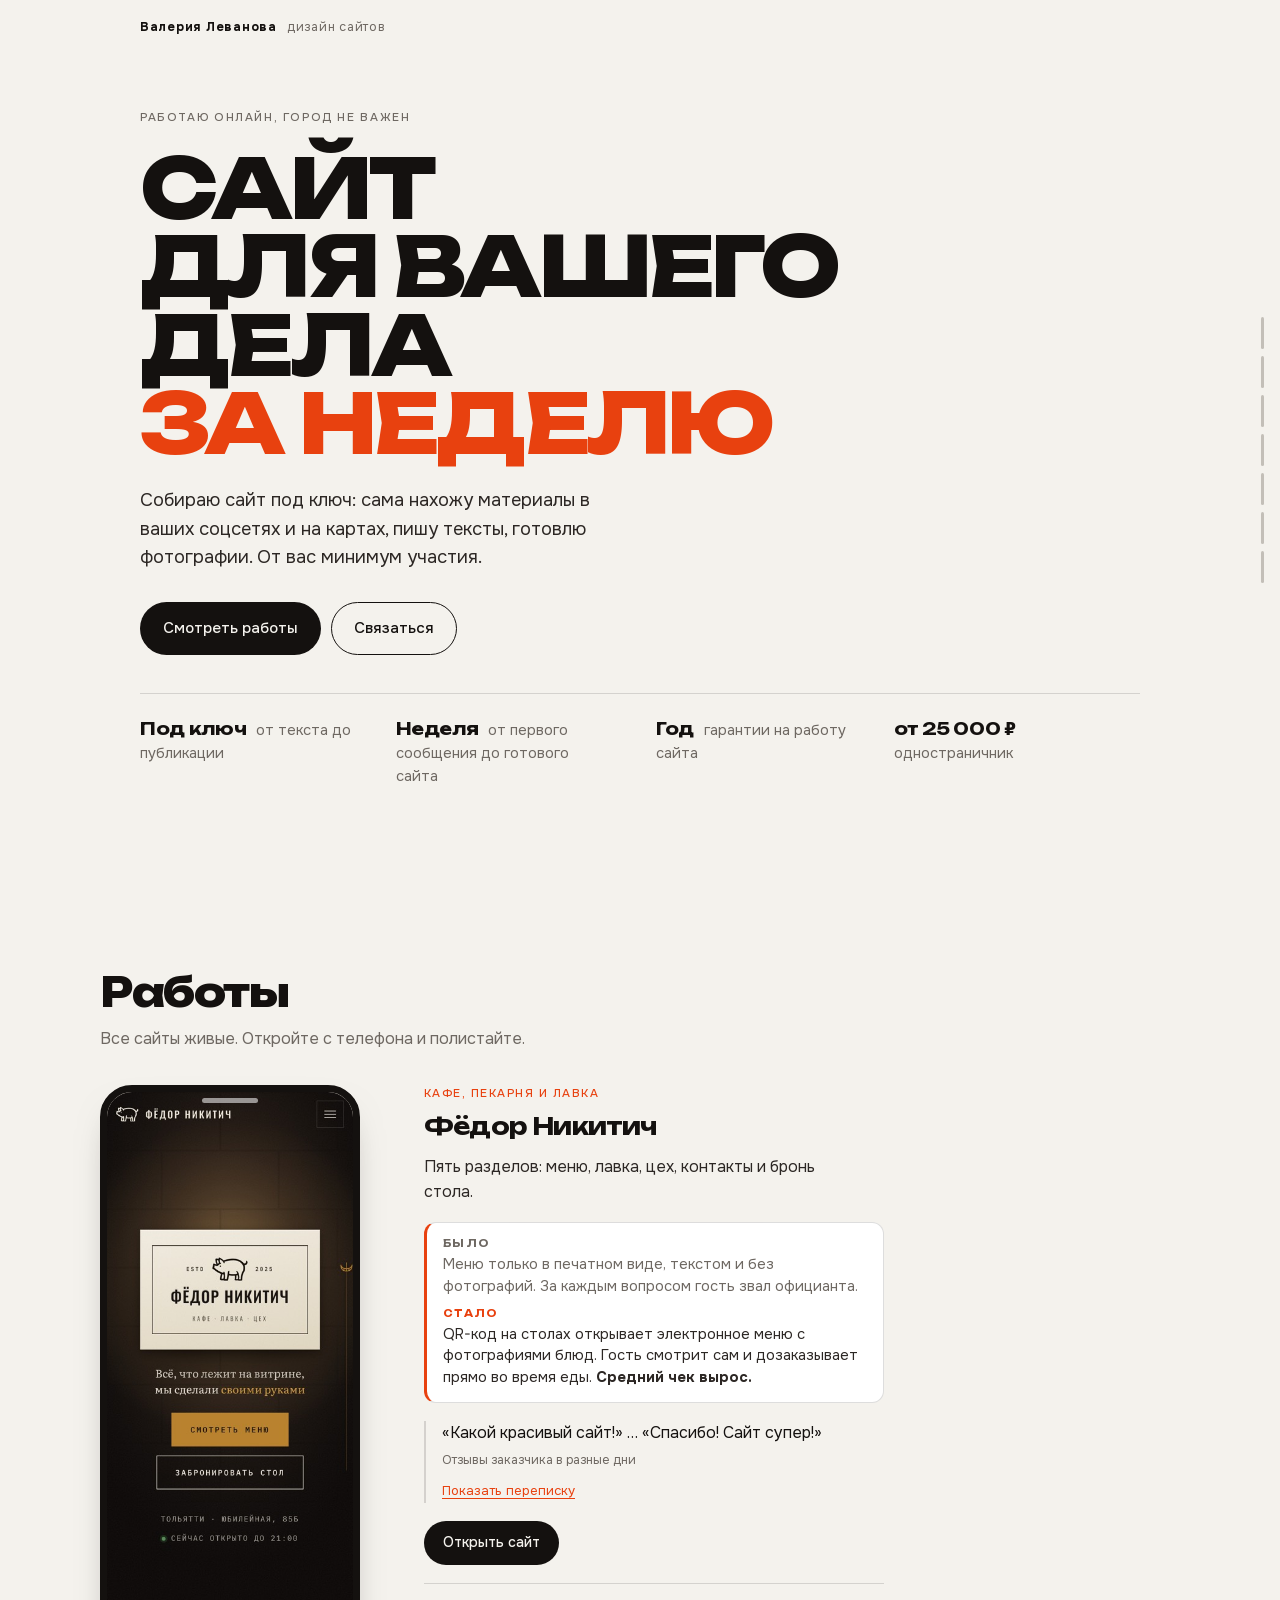
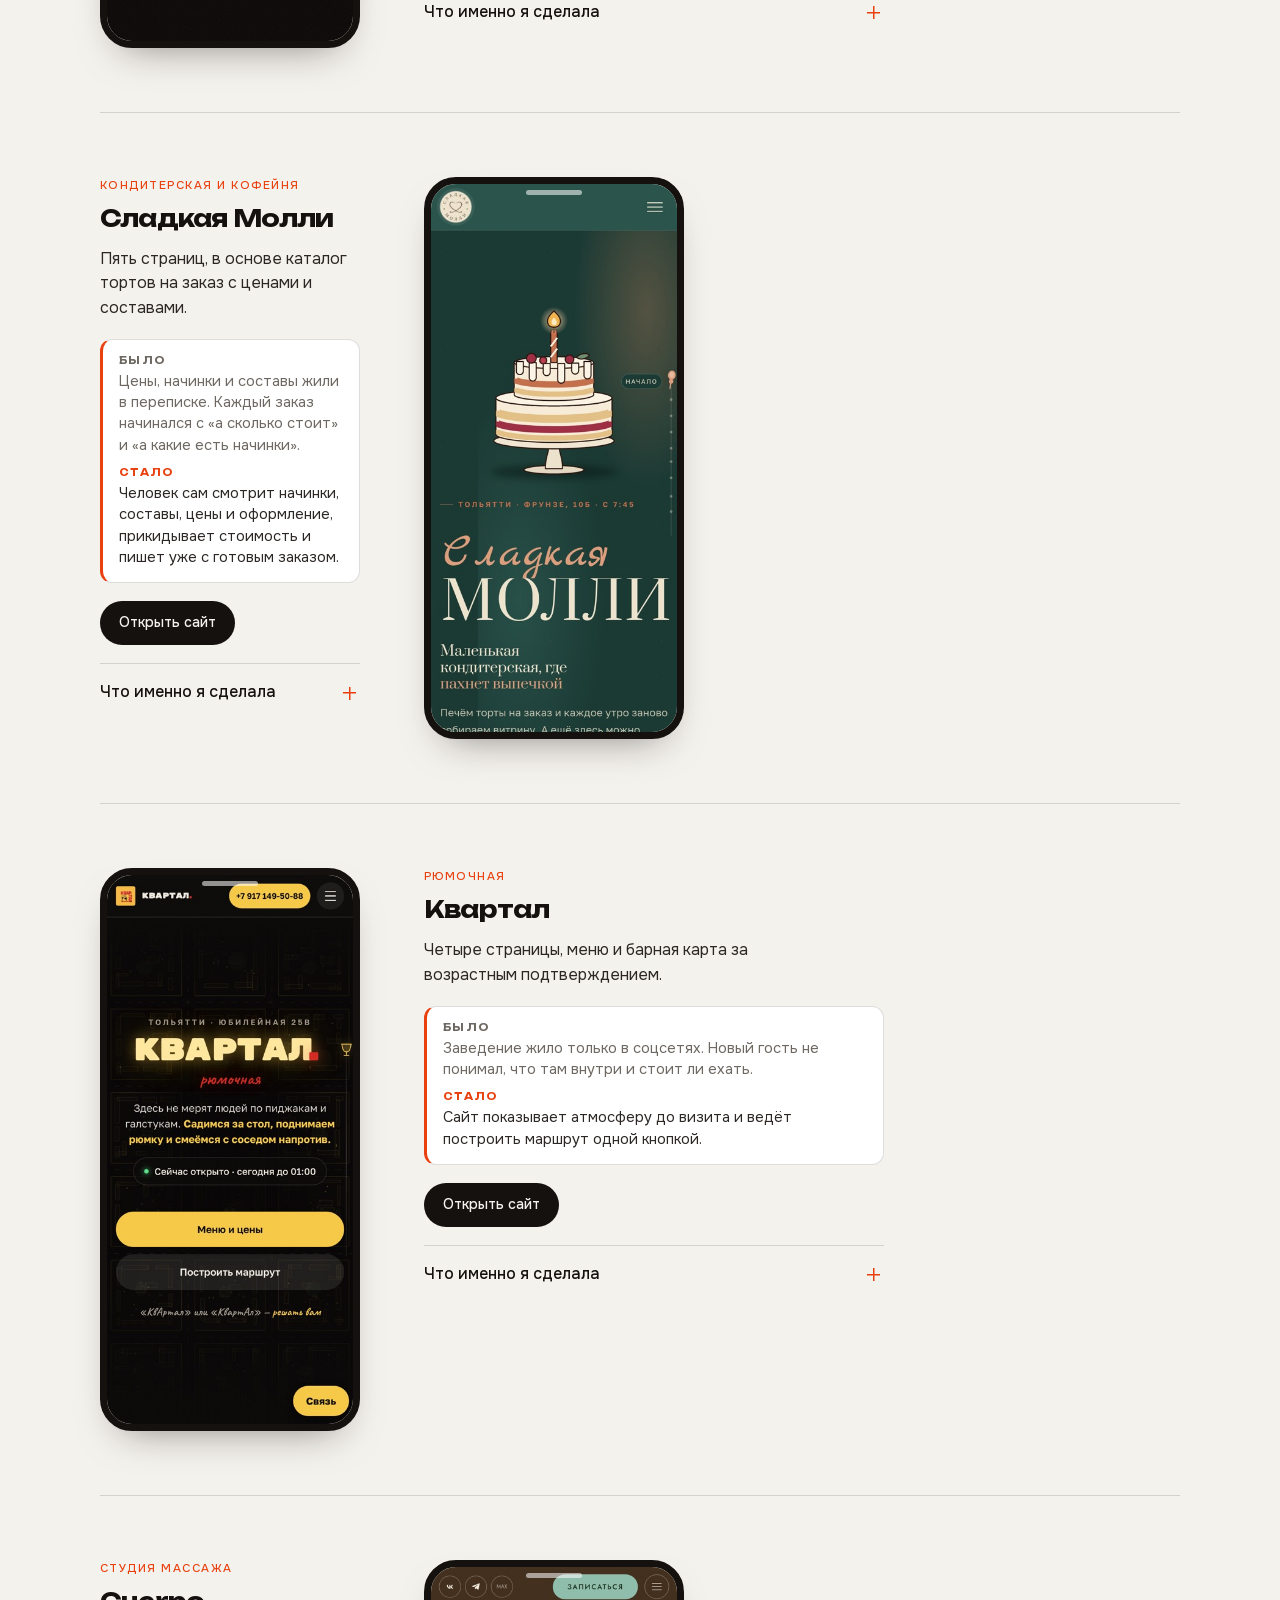
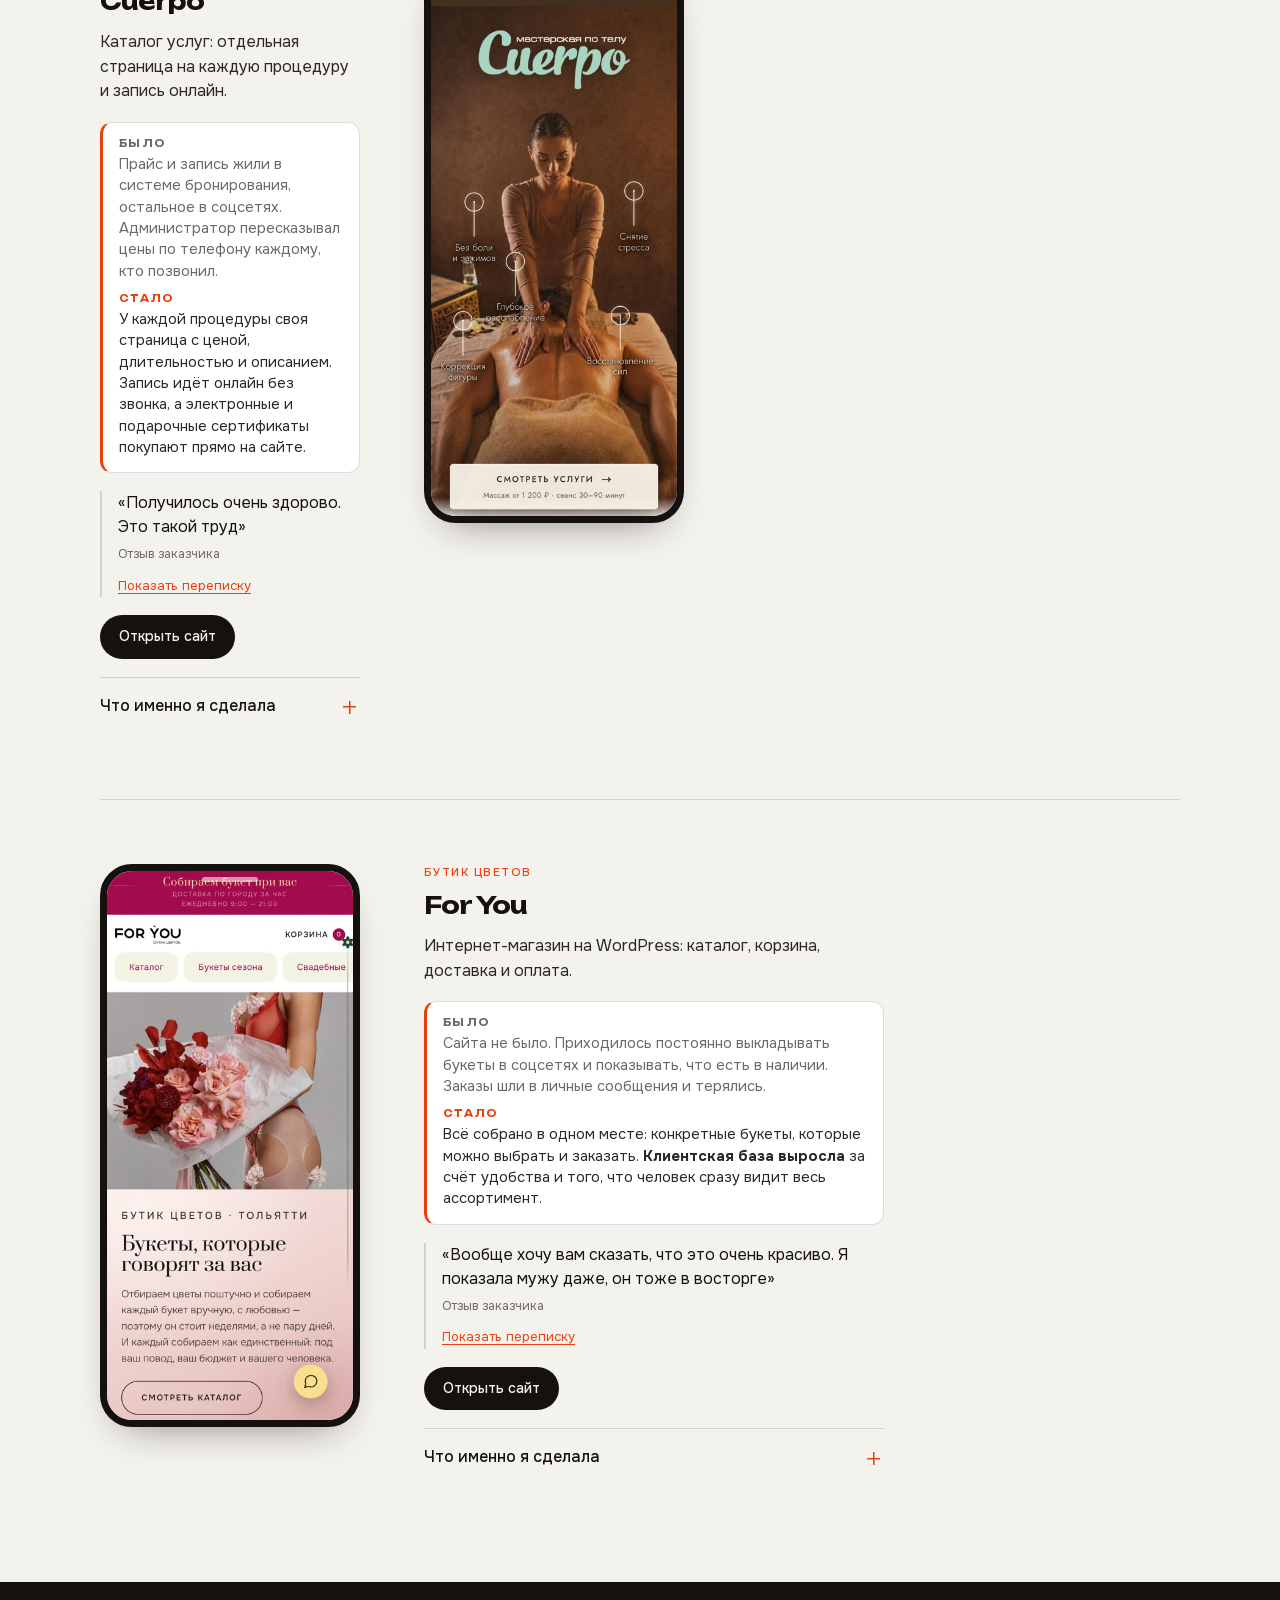
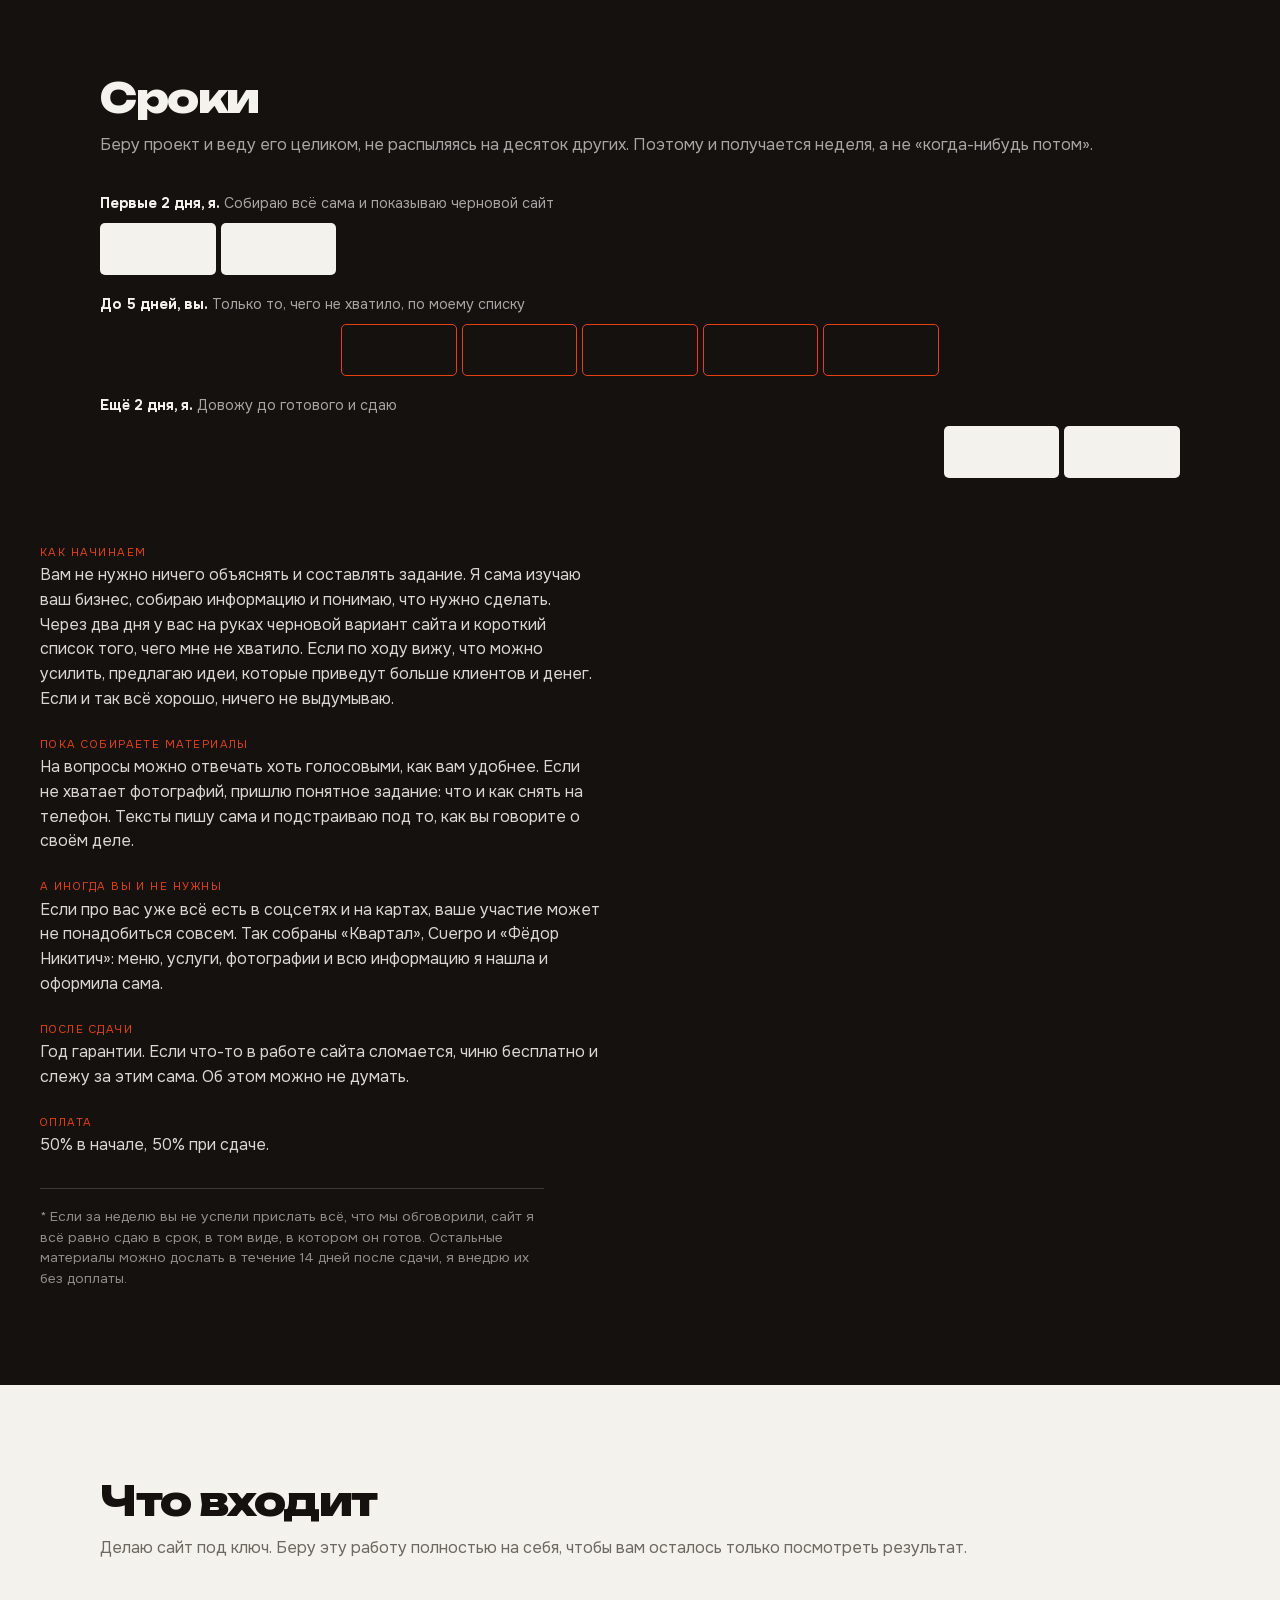
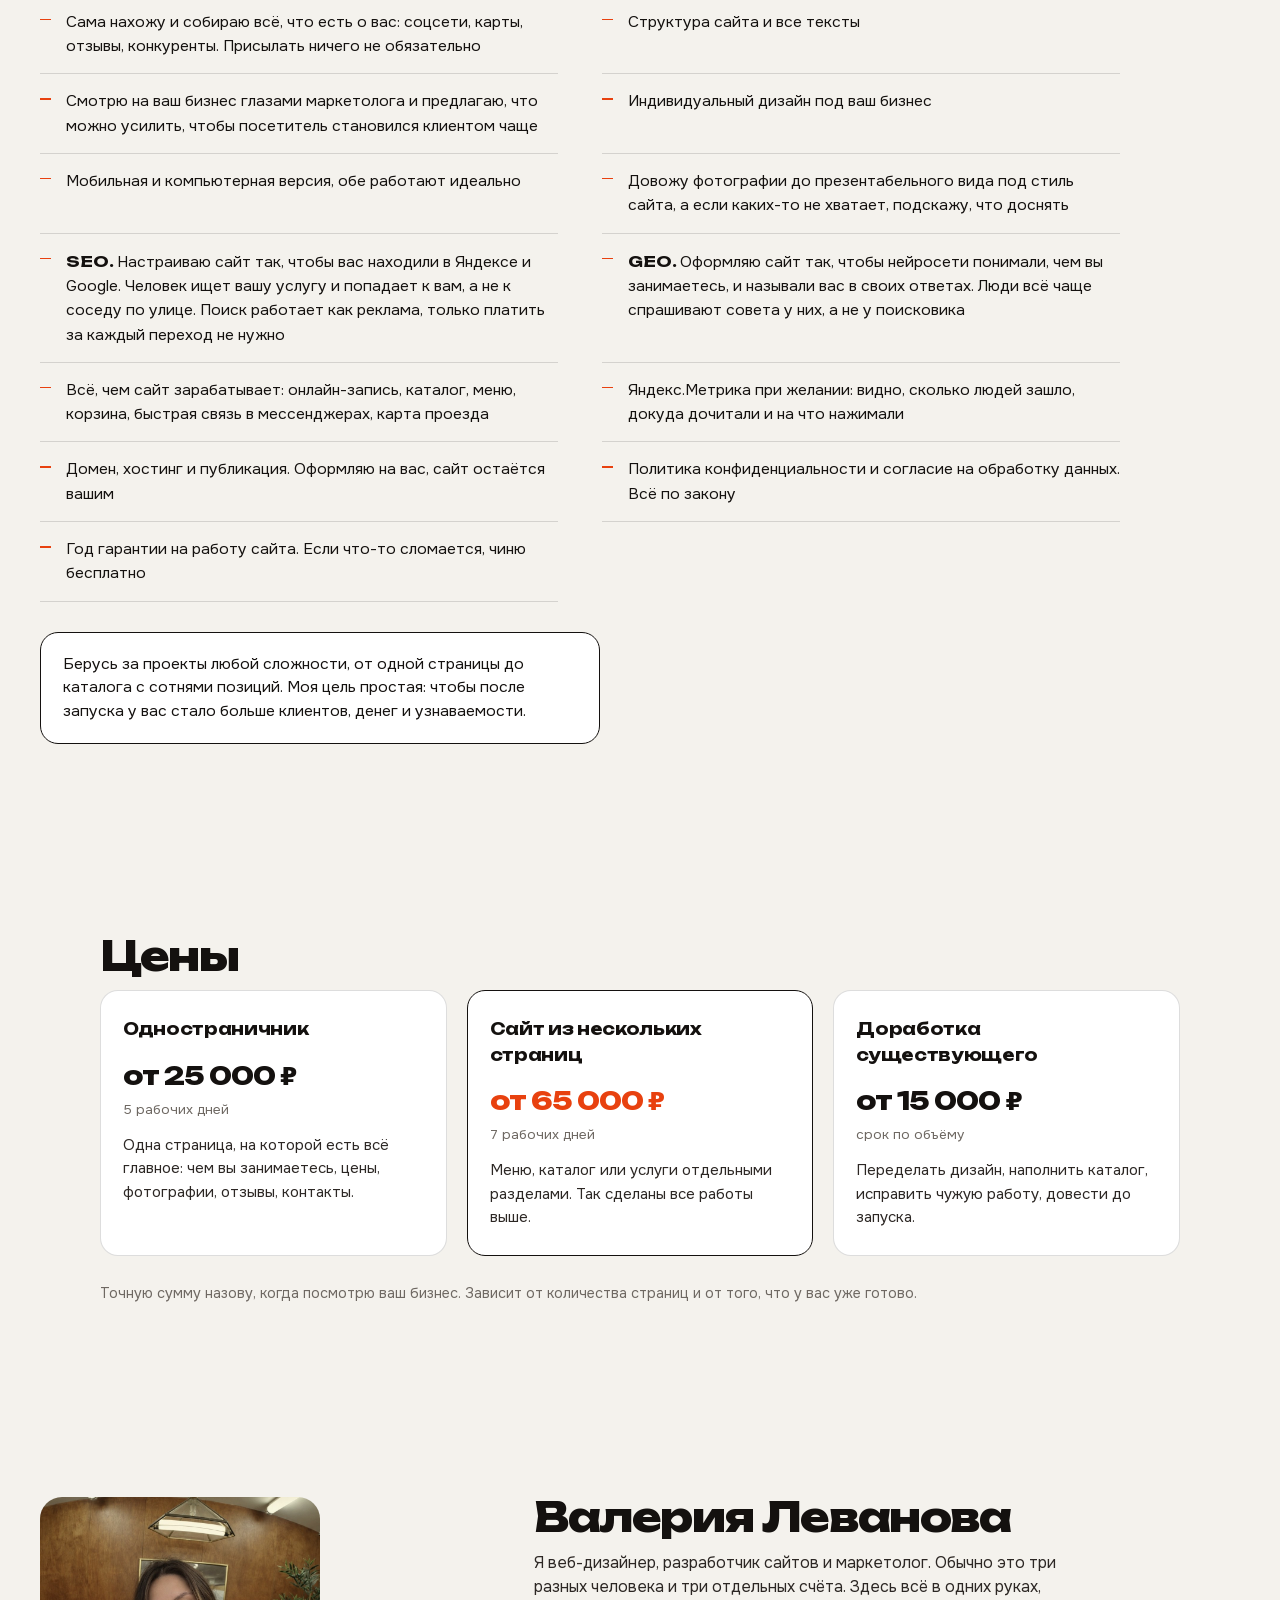
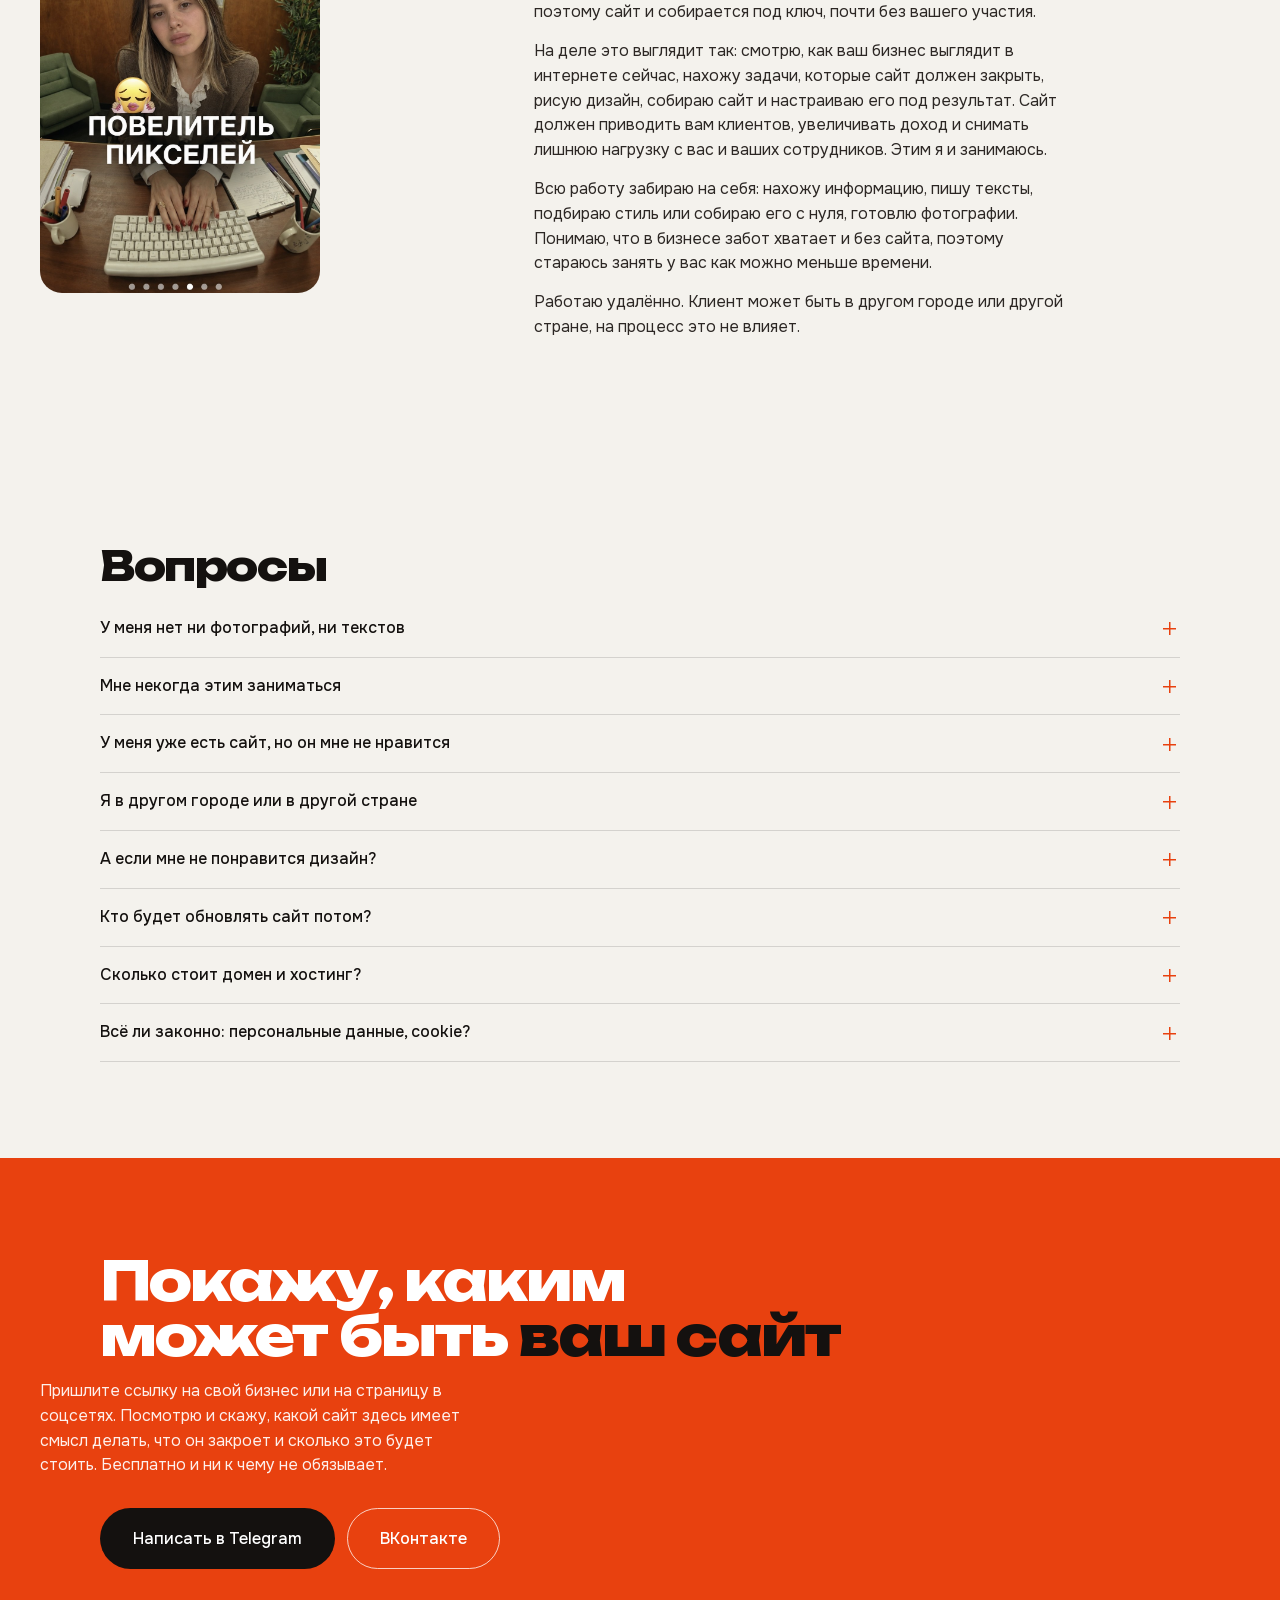
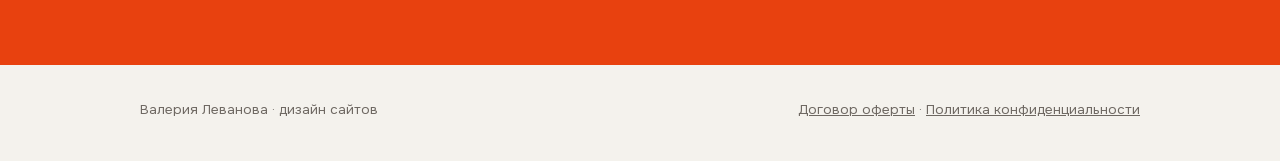
==== commit fac9aa91: "Убрала кружок с курсором с рельса Co-Authored-By: Claude Opus 5 <noreply@anthropic.com>" ====
--- a/index.html
+++ b/index.html
@@ -22,7 +22,7 @@
 <link rel="preload" href="assets/fonts/unbounded-800-cyrillic.woff2" as="font" type="font/woff2" crossorigin>
 <link rel="preload" href="assets/fonts/onest-400-cyrillic.woff2" as="font" type="font/woff2" crossorigin>
 <link rel="stylesheet" href="assets/fonts/fonts.css">
-<link rel="stylesheet" href="assets/style.css?v=11">
+<link rel="stylesheet" href="assets/style.css?v=12">
 
 <script type="application/ld+json">
 {
@@ -395,9 +395,6 @@
 </footer>
 
 <nav class="rail" aria-label="Разделы страницы">
-  <span class="rail__mark" id="railMark" aria-hidden="true">
-    <svg viewBox="0 0 24 24" width="14" height="14"><path d="M6 3.5 L6 19.5 L10.1 15.6 L12.6 20.6 L15.1 19.4 L12.6 14.5 L18 14.5 Z" fill="#F4F2ED"/></svg>
-  </span>
   <a class="rail__seg" href="#works"><span></span><b>Работы</b></a>
   <a class="rail__seg" href="#terms"><span></span><b>Сроки</b></a>
   <a class="rail__seg" href="#included"><span></span><b>Что входит</b></a>
@@ -422,6 +419,6 @@
   <img id="shotImg" src="" alt="Отзыв заказчика в переписке">
 </div>
 
-<script src="assets/app.js?v=11" defer></script>
+<script src="assets/app.js?v=12" defer></script>
 </body>
 </html>
--- a/assets/style.css
+++ b/assets/style.css
@@ -603,21 +603,6 @@
   gap:6px;
 }
 
-/* кружок с курсором стоит на конце заливки и едет вместе с ней.
-   Позицию ставит скрипт в пикселях, анимации нет: иначе он дёргается. */
-.rail__mark{
-  position:absolute;
-  left:50%;
-  top:0;
-  transform:translate(-50%,-50%);
-  width:19px; height:19px;
-  border-radius:50%;
-  background:var(--flame);
-  display:grid; place-items:center;
-  z-index:2;
-  pointer-events:none;
-}
-
 .rail__seg{
   display:block;
   position:relative;
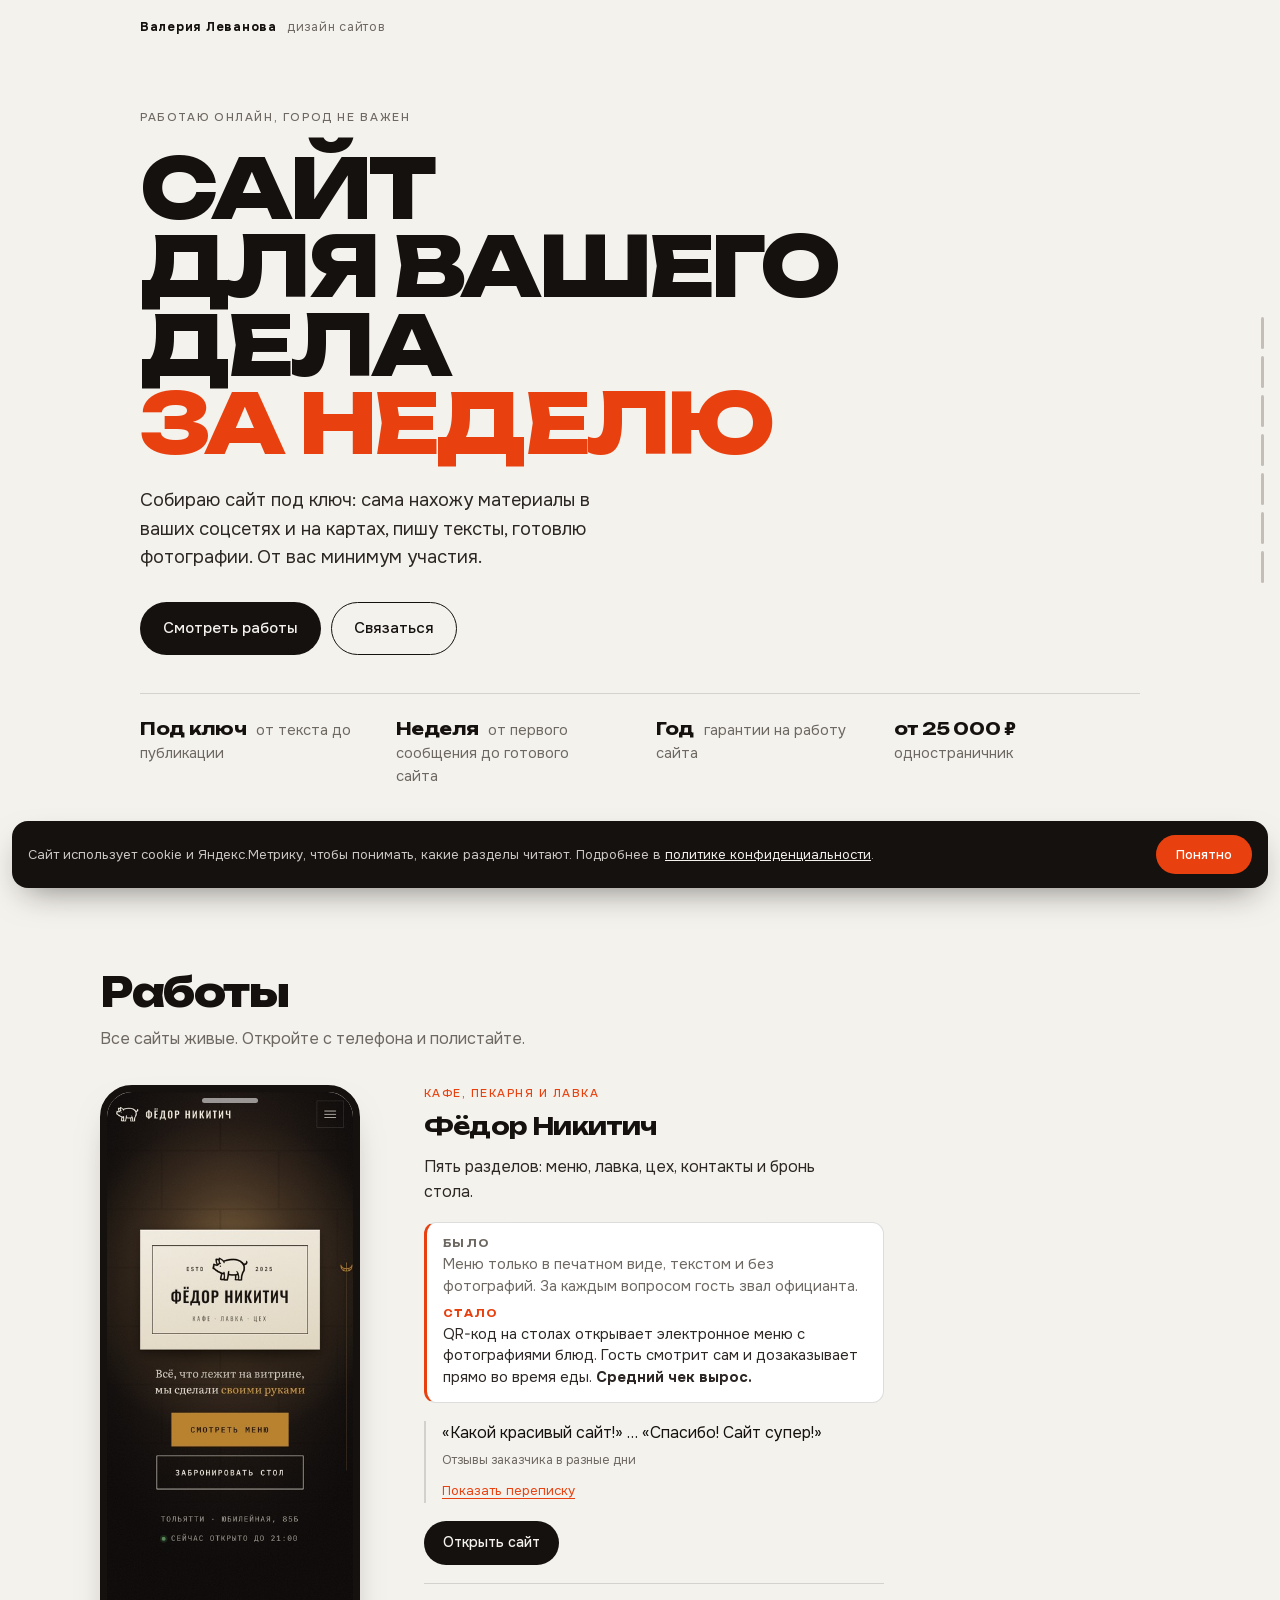
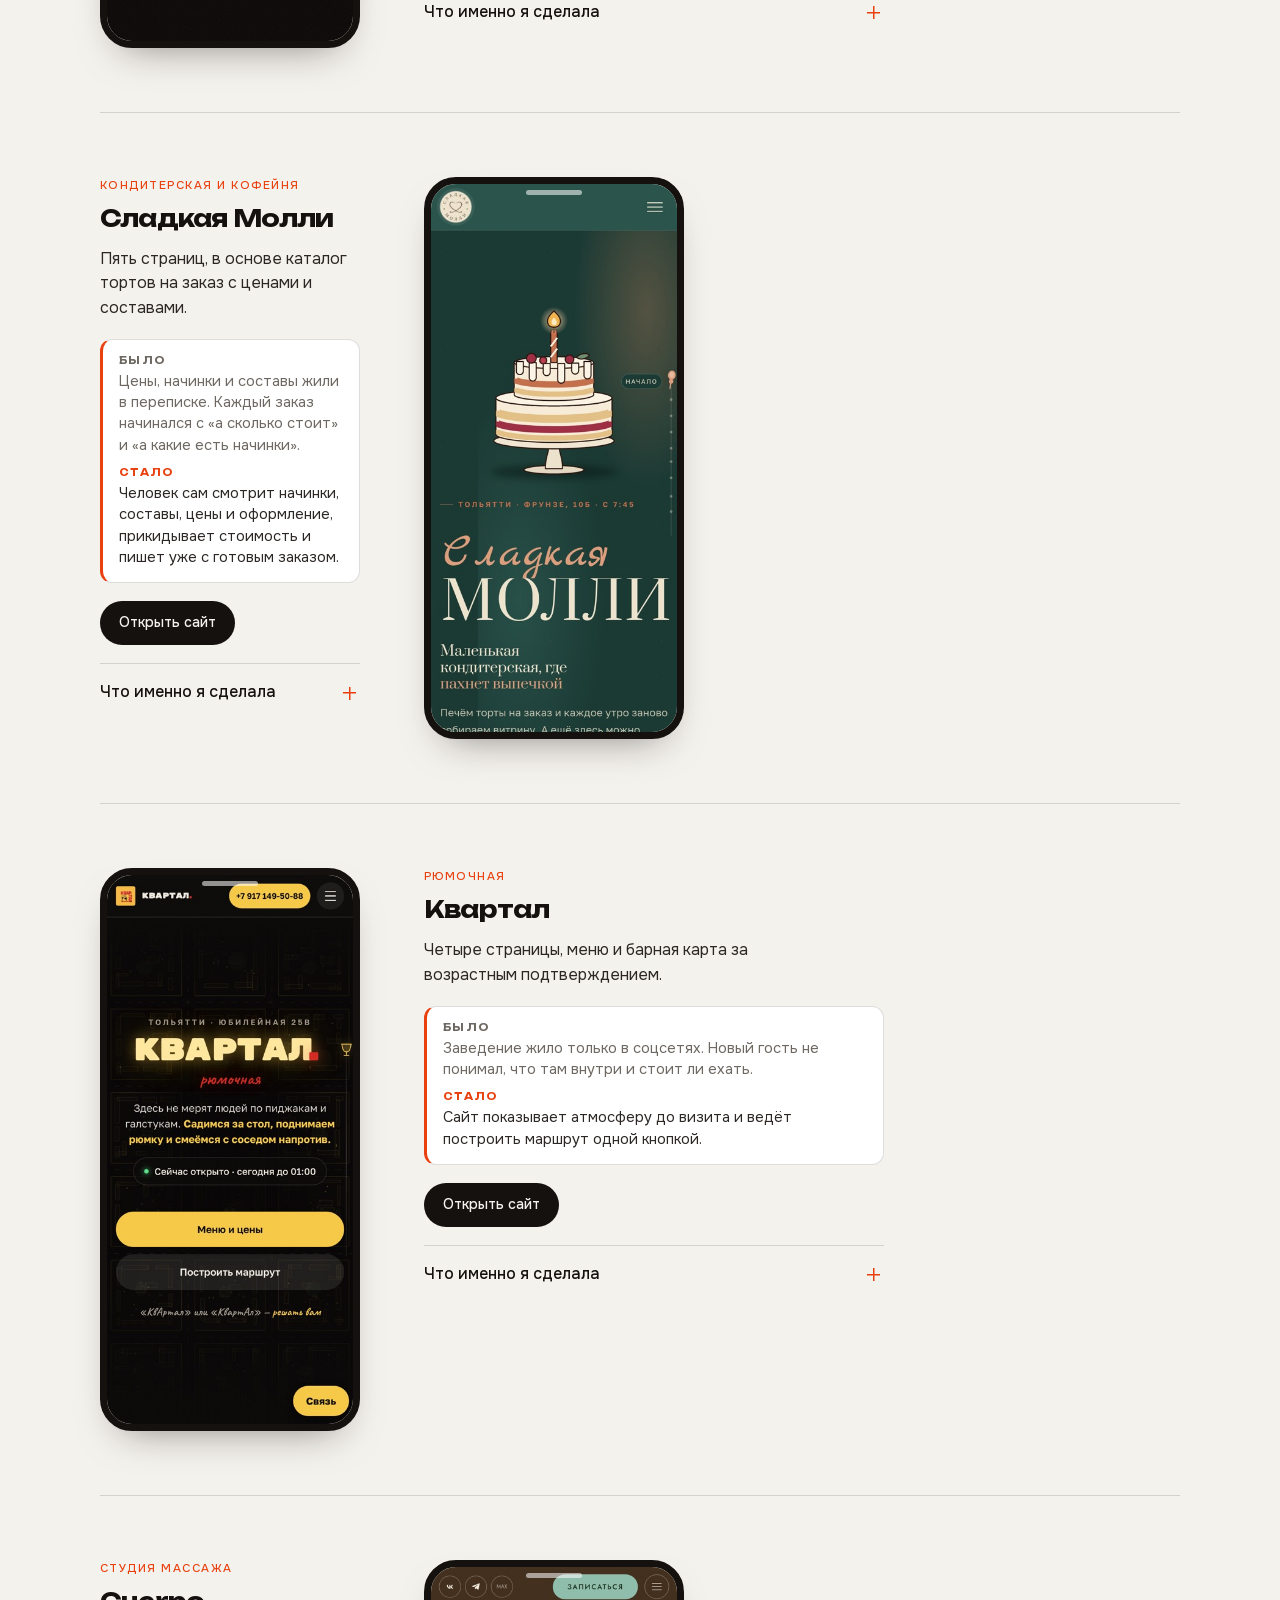
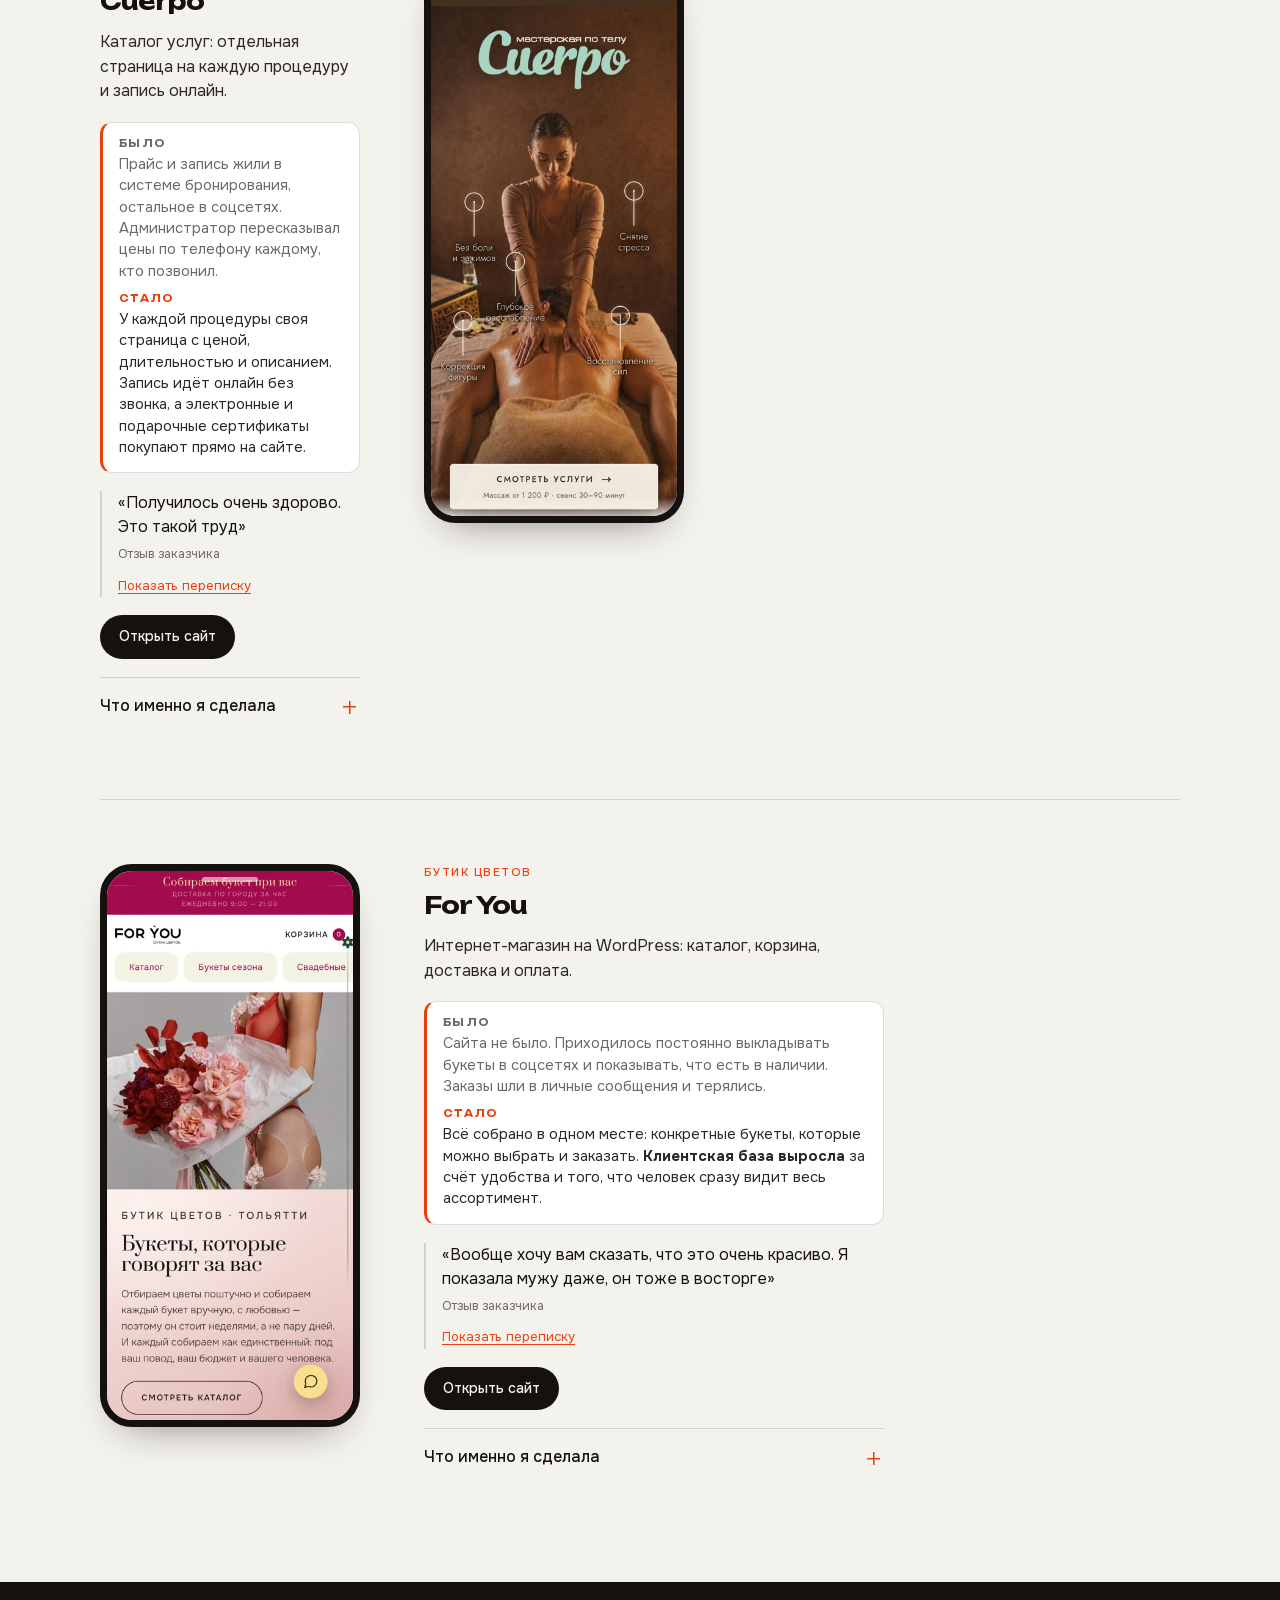
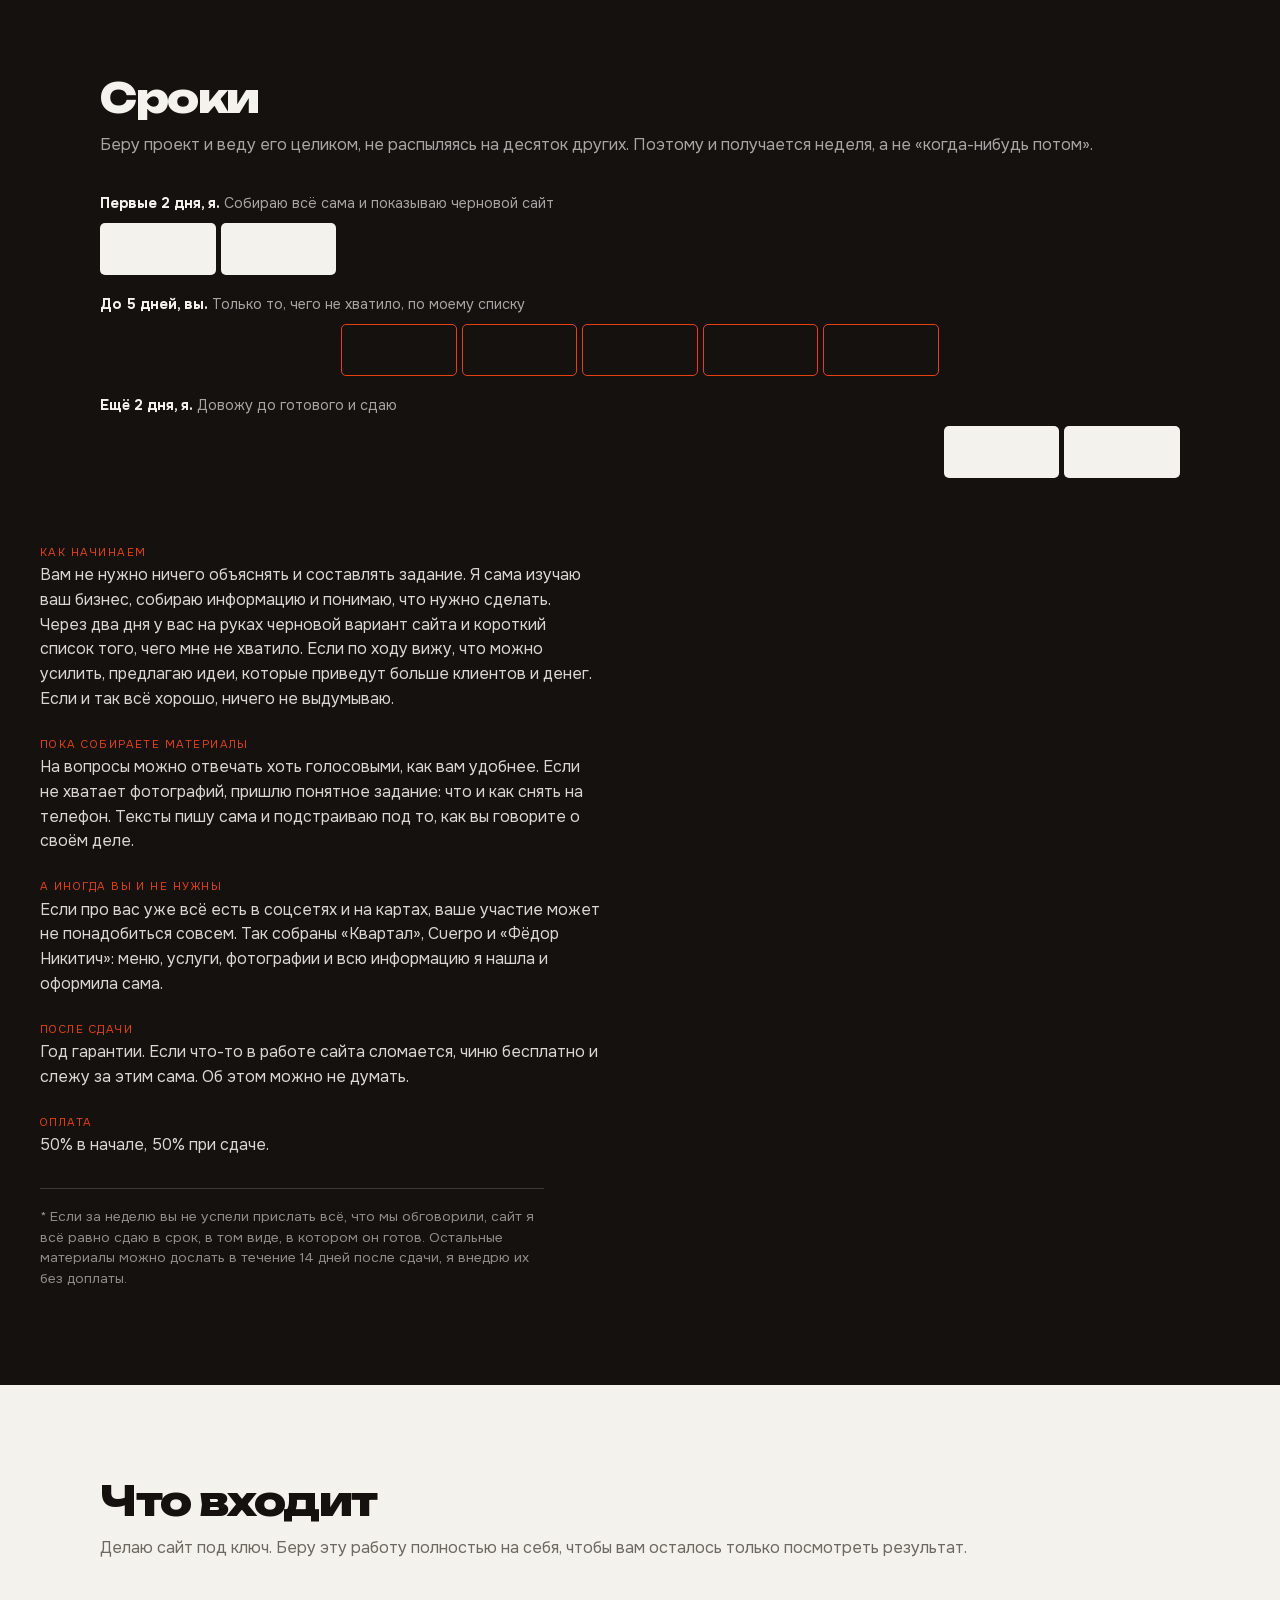
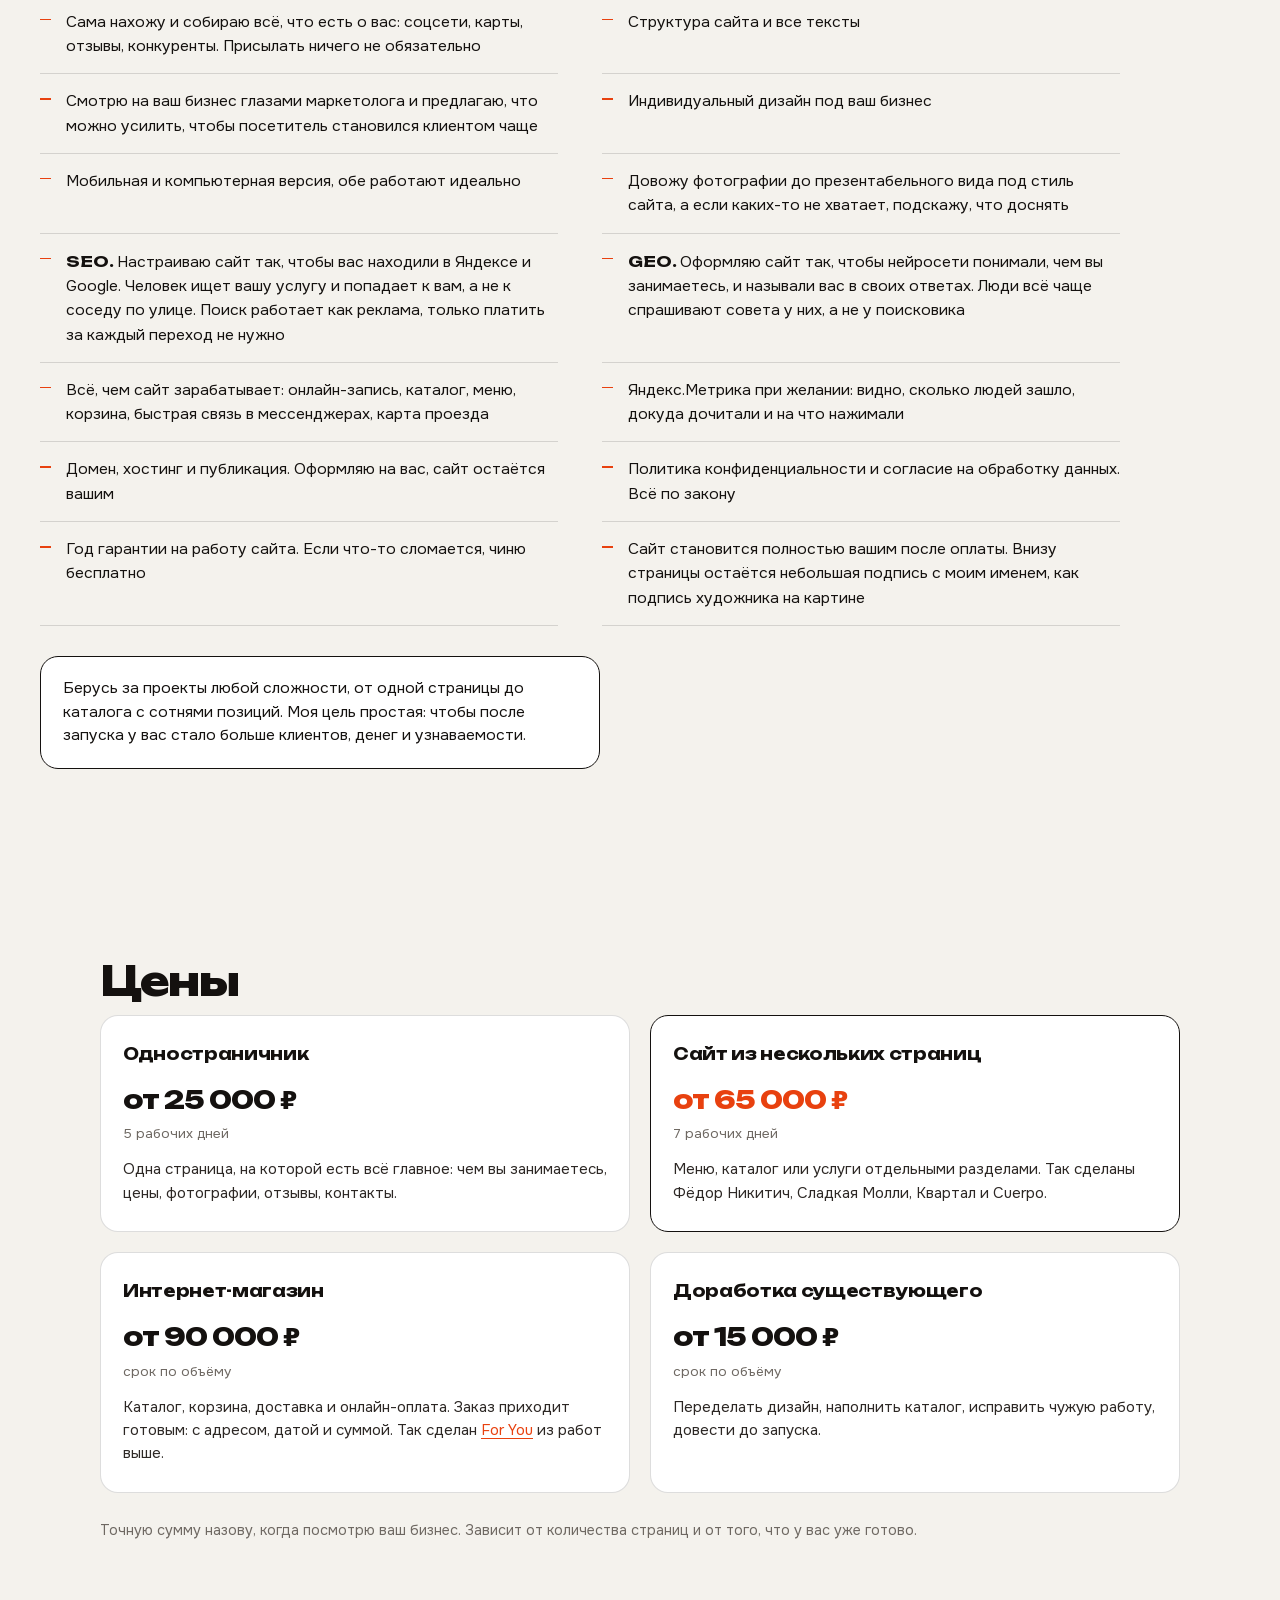
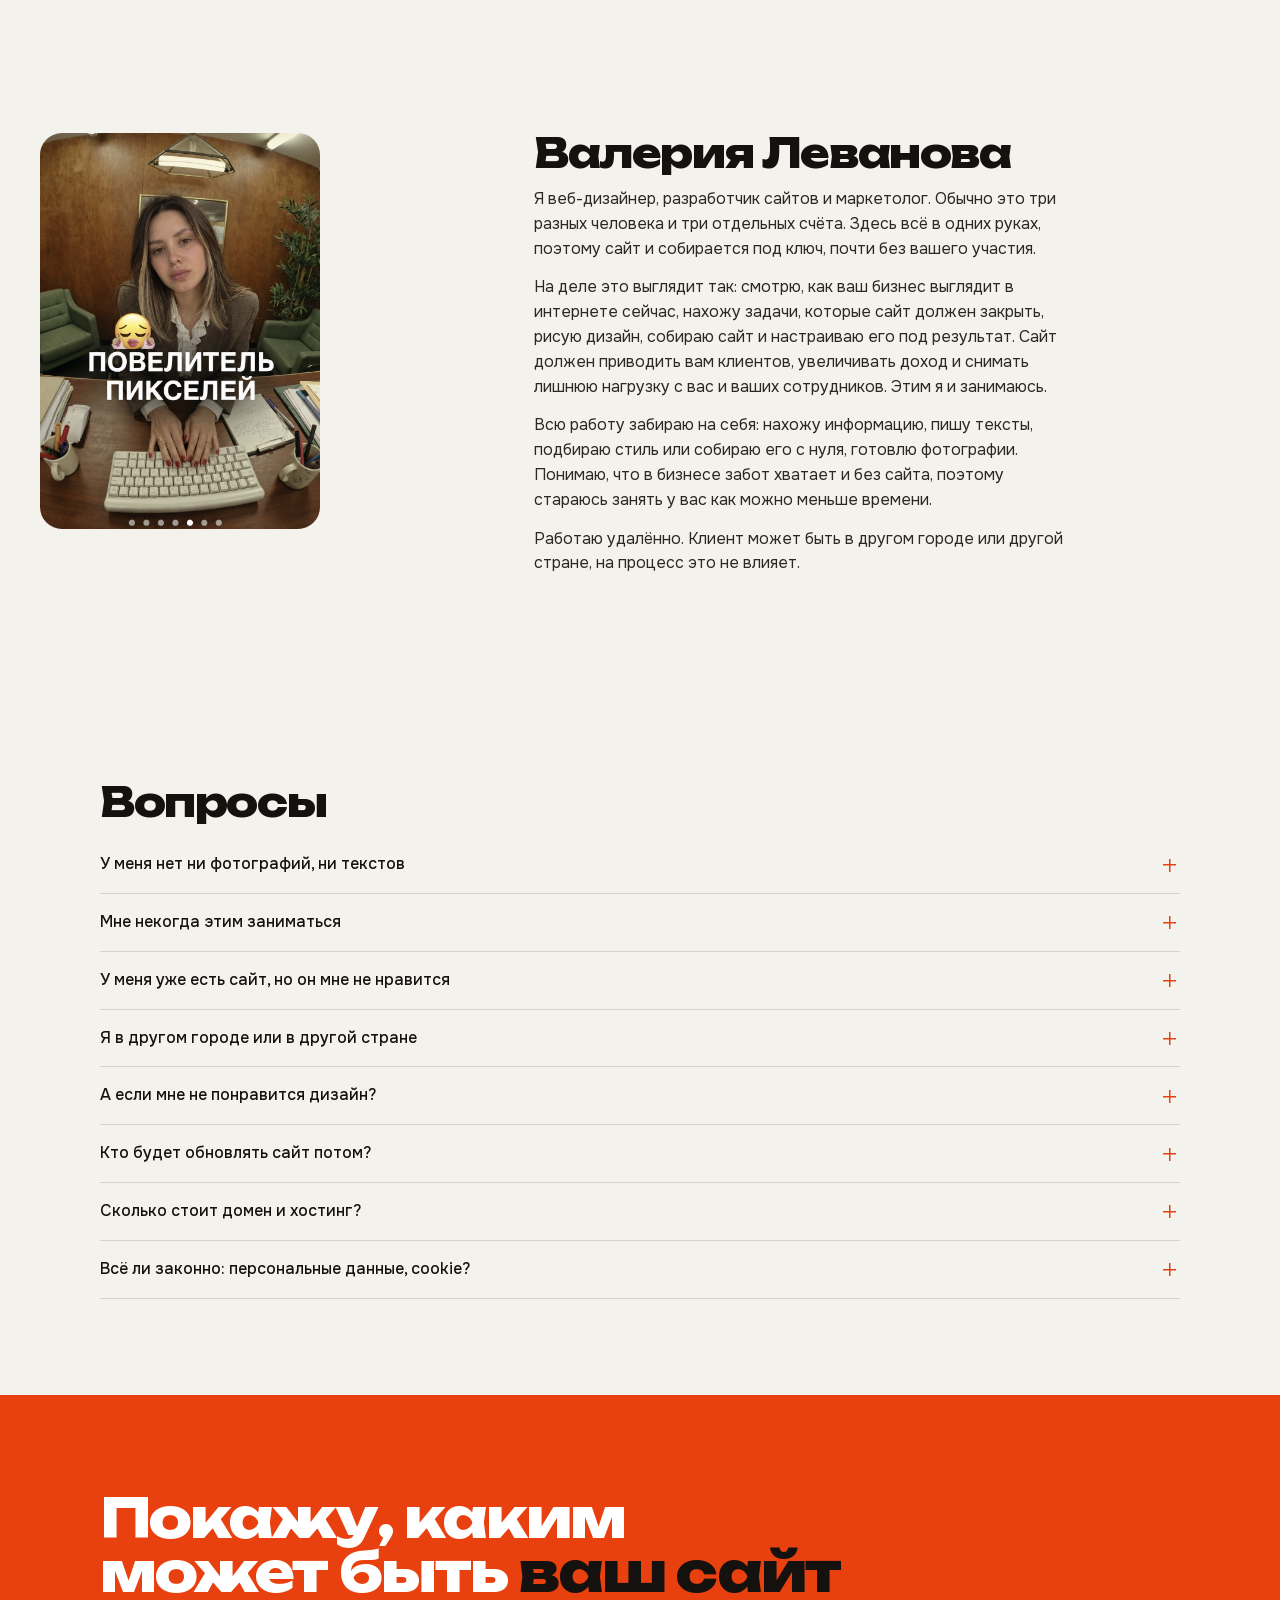
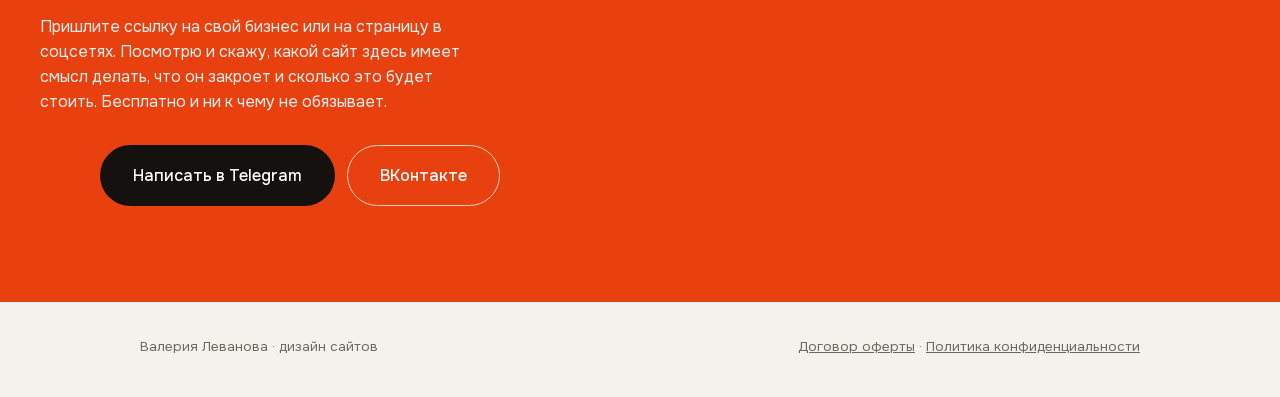
==== commit bb65499c: "Тариф интернет-магазин, Яндекс.Метрика с целями, плашка cookie, авторские права в оферте, заготовка " ====
--- a/index.html
+++ b/index.html
@@ -4,12 +4,12 @@
 <meta charset="utf-8">
 <meta name="viewport" content="width=device-width, initial-scale=1">
 <title>Валерия Леванова · сайты для бизнеса за неделю</title>
-<meta name="description" content="Делаю сайты для бизнеса под ключ: сама собираю информацию, пишу тексты, готовлю фотографии. Одностраничник от 25 000 ₽, многостраничный сайт от 65 000 ₽.">
+<meta name="description" content="Делаю сайты для бизнеса под ключ: сама собираю информацию, пишу тексты, готовлю фотографии. Одностраничник от 25 000 ₽, многостраничный сайт от 65 000 ₽, интернет-магазин от 90 000 ₽.">
 <link rel="canonical" href="https://leragodzen.github.io/portfolio/">
 
 <meta property="og:type" content="website">
 <meta property="og:title" content="Сайт для вашего дела за неделю">
-<meta property="og:description" content="Сайт под ключ. Сама найду и подготовлю всё, что нужно: тексты, фотографии, оформление. От вас минимум участия.">
+<meta property="og:description" content="Сайт под ключ: тексты, фотографии, оформление. Одностраничник от 25 000 ₽, многостраничный от 65 000 ₽, интернет-магазин от 90 000 ₽.">
 <meta property="og:image" content="https://leragodzen.github.io/portfolio/assets/og.jpg">
 <meta property="og:image:width" content="1200">
 <meta property="og:image:height" content="630">
@@ -22,7 +22,7 @@
 <link rel="preload" href="assets/fonts/unbounded-800-cyrillic.woff2" as="font" type="font/woff2" crossorigin>
 <link rel="preload" href="assets/fonts/onest-400-cyrillic.woff2" as="font" type="font/woff2" crossorigin>
 <link rel="stylesheet" href="assets/fonts/fonts.css">
-<link rel="stylesheet" href="assets/style.css?v=12">
+<link rel="stylesheet" href="assets/style.css?v=13">
 
 <script type="application/ld+json">
 {
@@ -34,6 +34,7 @@
   "priceRange": "от 15 000 ₽"
 }
 </script>
+<script src="assets/metrika.js?v=1" defer></script>
 </head>
 <body>
 
@@ -201,7 +202,7 @@
       </div>
     </article>
 
-    <article class="work">
+    <article class="work" id="case-foryou">
       <a class="phone" href="https://foryouflowers.ru" target="_blank" rel="noopener" aria-label="Открыть сайт бутика цветов For You">
         <img src="assets/works/foryou.jpg" width="416" height="900" alt="Главная страница сайта бутика цветов For You" loading="lazy" decoding="async">
       </a>
@@ -298,6 +299,7 @@
     <li>Домен, хостинг и публикация. Оформляю на вас, сайт остаётся вашим</li>
     <li>Политика конфиденциальности и согласие на обработку данных. Всё по закону</li>
     <li>Год гарантии на работу сайта. Если что-то сломается, чиню бесплатно</li>
+    <li>Сайт становится полностью вашим после оплаты. Внизу страницы остаётся небольшая подпись с моим именем, как подпись художника на картине</li>
   </ul>
 
   <p class="pledge">
@@ -322,7 +324,14 @@
       <h3 class="price__name">Сайт из нескольких страниц</h3>
       <p class="price__sum">от 65 000 ₽</p>
       <p class="price__time">7 рабочих дней</p>
-      <p class="price__what">Меню, каталог или услуги отдельными разделами. Так сделаны все работы выше.</p>
+      <p class="price__what">Меню, каталог или услуги отдельными разделами. Так сделаны Фёдор Никитич, Сладкая Молли, Квартал и Cuerpo.</p>
+    </article>
+
+    <article class="price">
+      <h3 class="price__name">Интернет-магазин</h3>
+      <p class="price__sum">от 90 000 ₽</p>
+      <p class="price__time">срок по объёму</p>
+      <p class="price__what">Каталог, корзина, доставка и онлайн-оплата. Заказ приходит готовым: с адресом, датой и суммой. Так сделан <a href="#case-foryou">For You</a> из работ выше.</p>
     </article>
 
     <article class="price">
@@ -419,6 +428,12 @@
   <img id="shotImg" src="" alt="Отзыв заказчика в переписке">
 </div>
 
-<script src="assets/app.js?v=12" defer></script>
+<script src="assets/app.js?v=13" defer></script>
+
+<div class="cookie" id="cookie" hidden>
+  <p>Сайт использует cookie и Яндекс.Метрику, чтобы понимать, какие разделы читают. Подробнее в <a href="privacy.html">политике конфиденциальности</a>.</p>
+  <button type="button" id="cookieOk">Понятно</button>
+</div>
+
 </body>
 </html>
--- a/assets/style.css
+++ b/assets/style.css
@@ -414,7 +414,7 @@
 
 /* ---------- цены ---------- */
 
-.prices{display:grid; gap:16px}
+.prices{display:grid; gap:16px}   /* телефон: столбиком */
 .price{
   background:var(--white);
   border:1px solid var(--line);
@@ -435,6 +435,7 @@
 .price--main .price__sum{color:var(--flame)}
 .price__time{margin:0 0 14px; font-size:.85rem; color:var(--ash)}
 .price__what{margin:0; font-size:.94rem; color:#2C2724}
+.price__what a{color:var(--flame); text-underline-offset:3px}
 
 /* ---------- обо мне ---------- */
 
@@ -563,7 +564,7 @@
   .work:nth-child(even) .work__body{order:1}
   .work + .work{margin-top:64px; padding-top:64px}
 
-  .prices{grid-template-columns:repeat(3,1fr); gap:20px}
+  .prices{grid-template-columns:repeat(2,1fr); gap:20px}
 
   .included{grid-template-columns:1fr 1fr; column-gap:44px}
 
@@ -662,3 +663,42 @@
 @media (prefers-reduced-motion:reduce){
   .rail__seg span::after{transition:none}
 }
+
+/* ---------- плашка про cookie ---------- */
+
+.cookie[hidden]{display:none}
+.cookie{
+  position:fixed;
+  left:12px; right:12px;
+  bottom:calc(12px + env(safe-area-inset-bottom));
+  z-index:40;
+  display:flex;
+  flex-wrap:wrap;
+  align-items:center;
+  gap:12px;
+  padding:14px 16px;
+  border-radius:16px;
+  background:var(--ink);
+  color:rgba(244,242,237,.82);
+  font-size:.82rem;
+  line-height:1.45;
+  box-shadow:0 14px 34px -14px rgba(20,17,15,.55);
+}
+.cookie p{margin:0; flex:1 1 200px}
+.cookie a{color:var(--paper)}
+.cookie button{
+  flex:0 0 auto;
+  border:0;
+  border-radius:999px;
+  background:var(--flame);
+  color:var(--white);
+  font:inherit;
+  font-weight:500;
+  padding:10px 20px;
+  cursor:pointer;
+}
+
+/* на телефоне липкая кнопка «Связаться» стоит внизу — поднимаем плашку над ней */
+@media (max-width:759px){
+  .cookie{bottom:calc(84px + env(safe-area-inset-bottom))}
+}
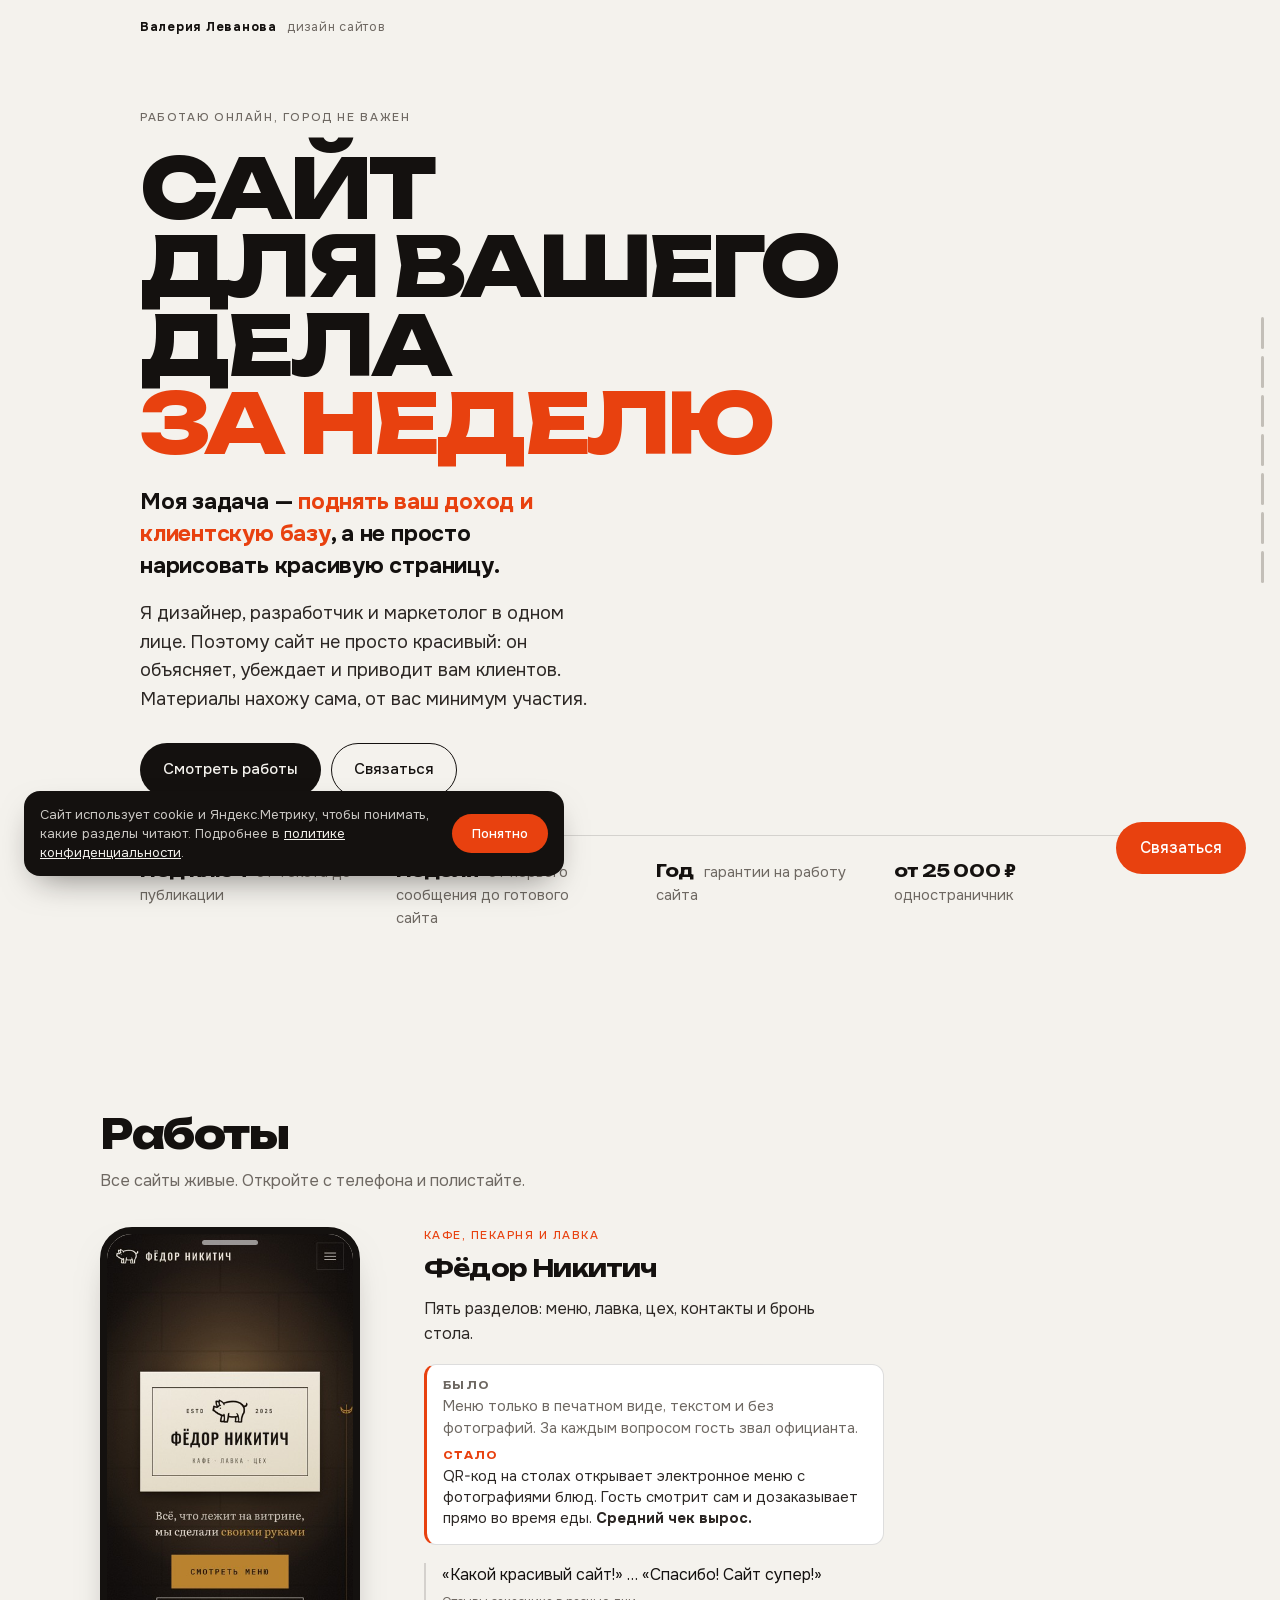
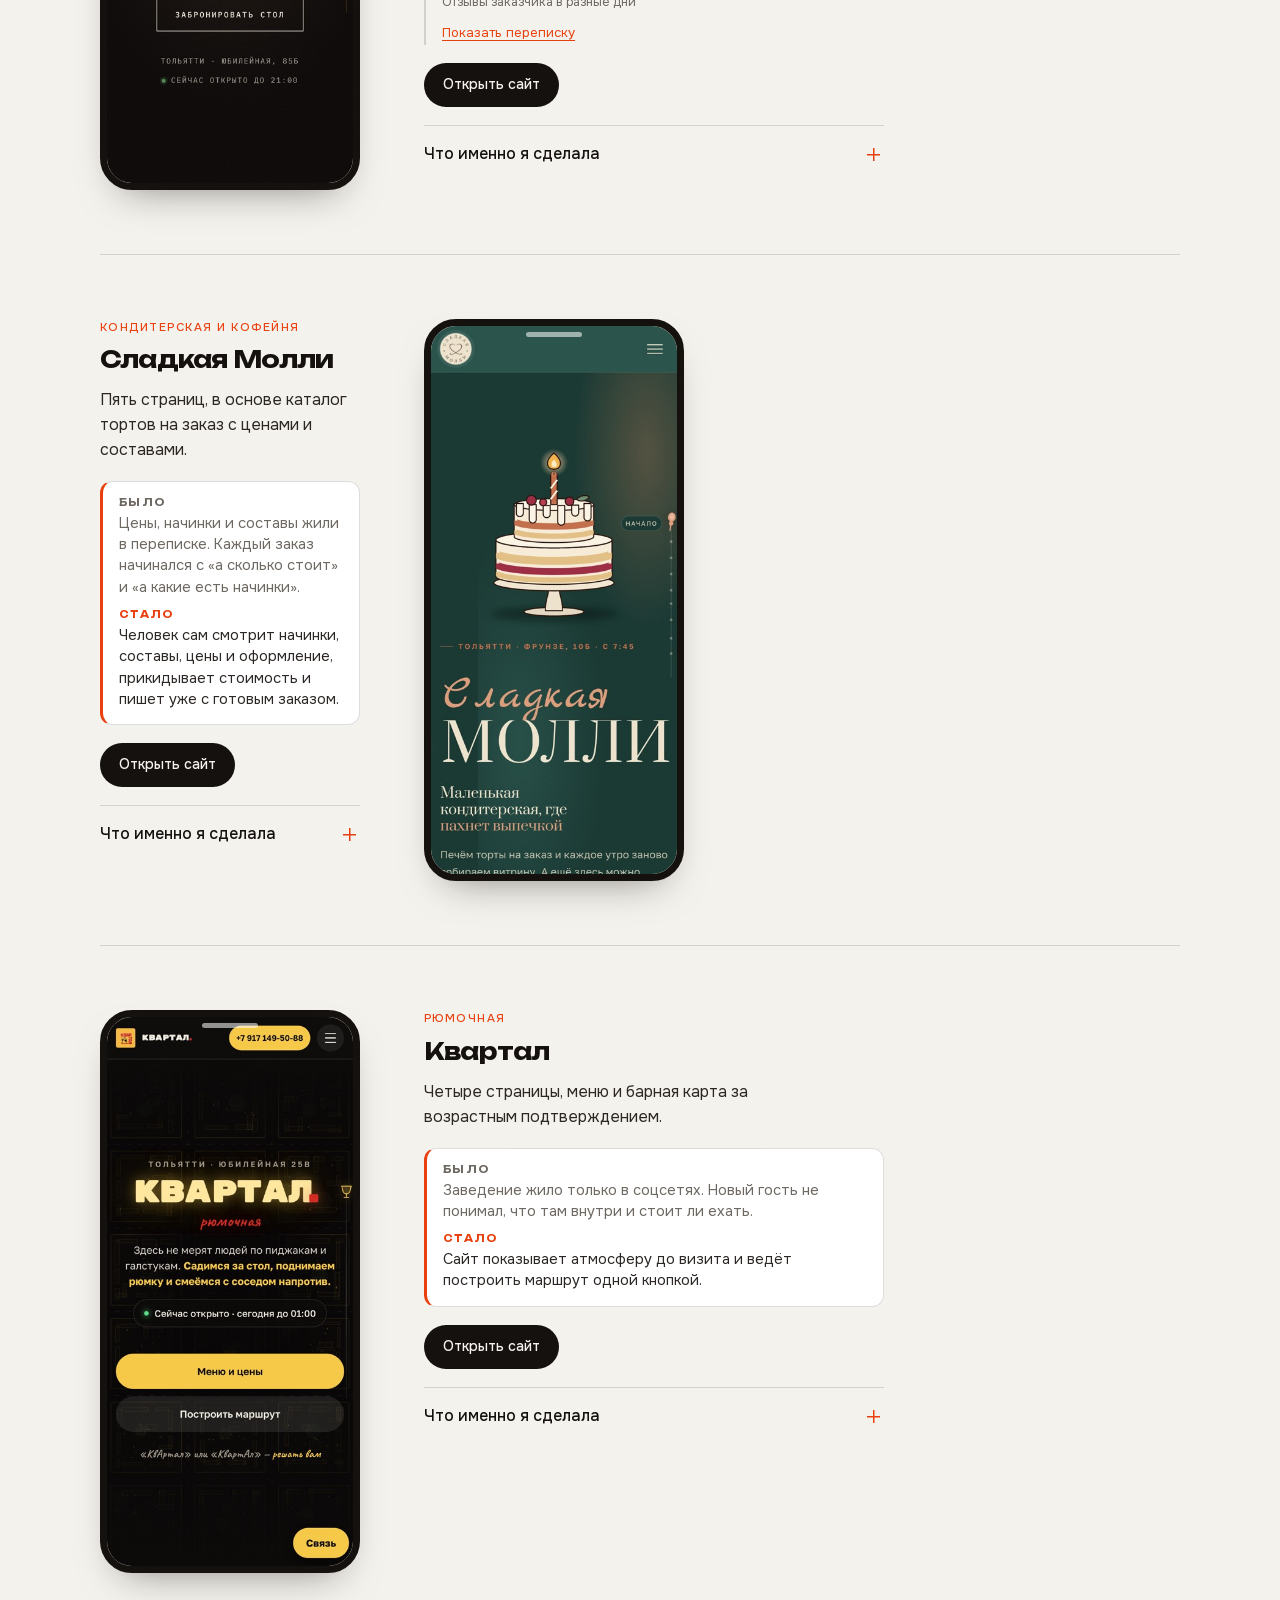
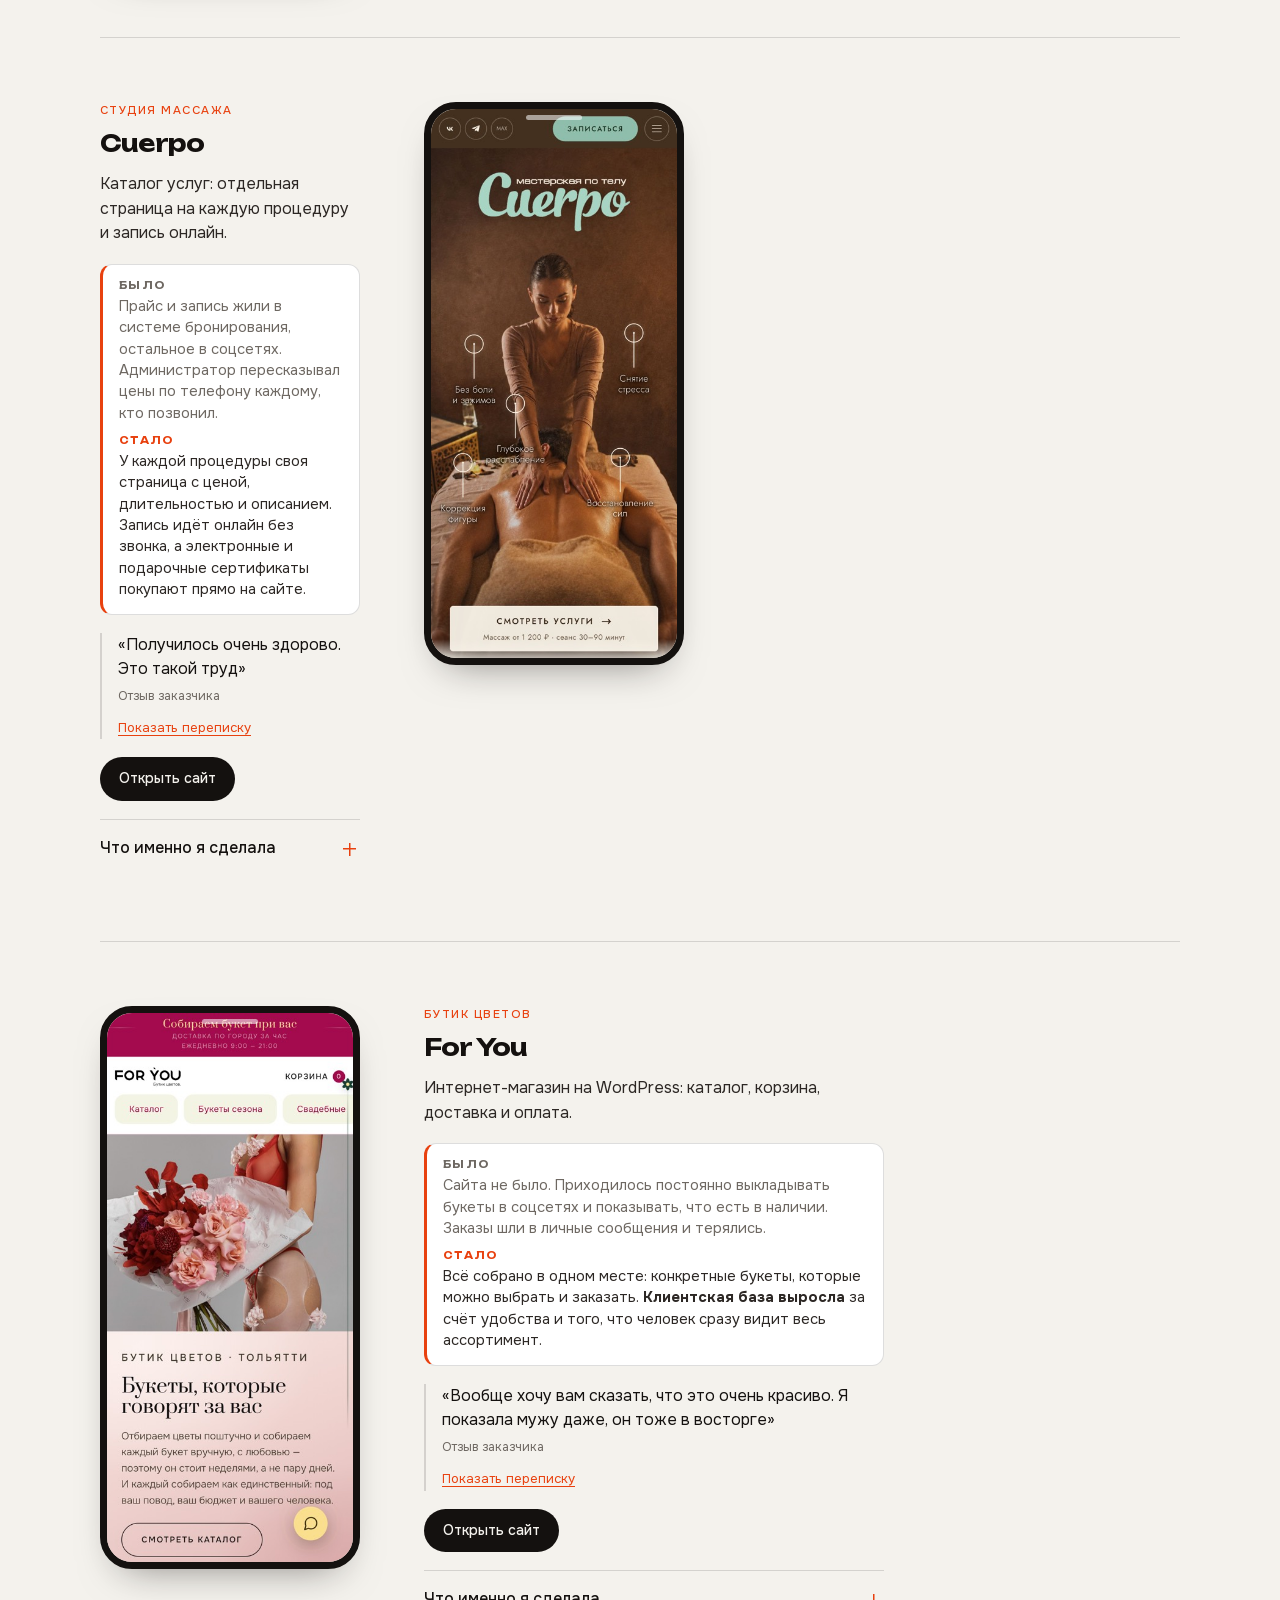
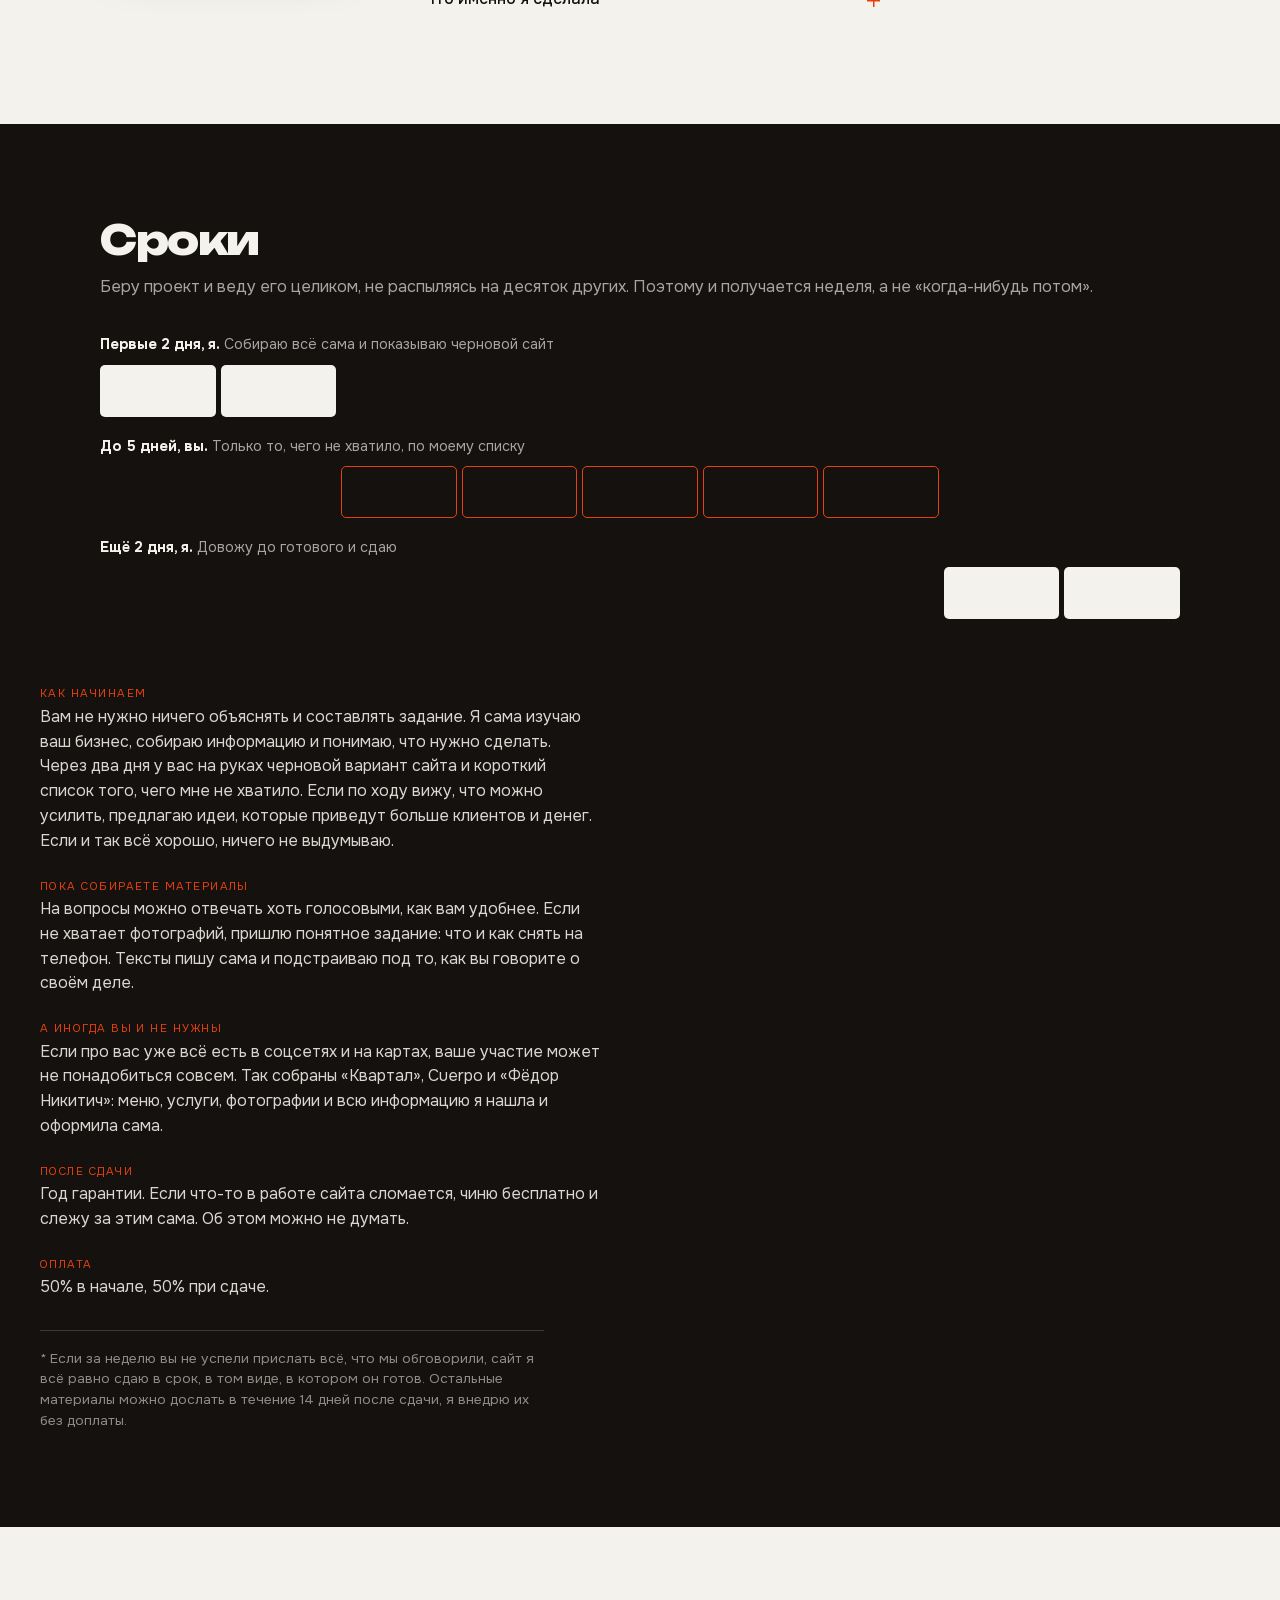
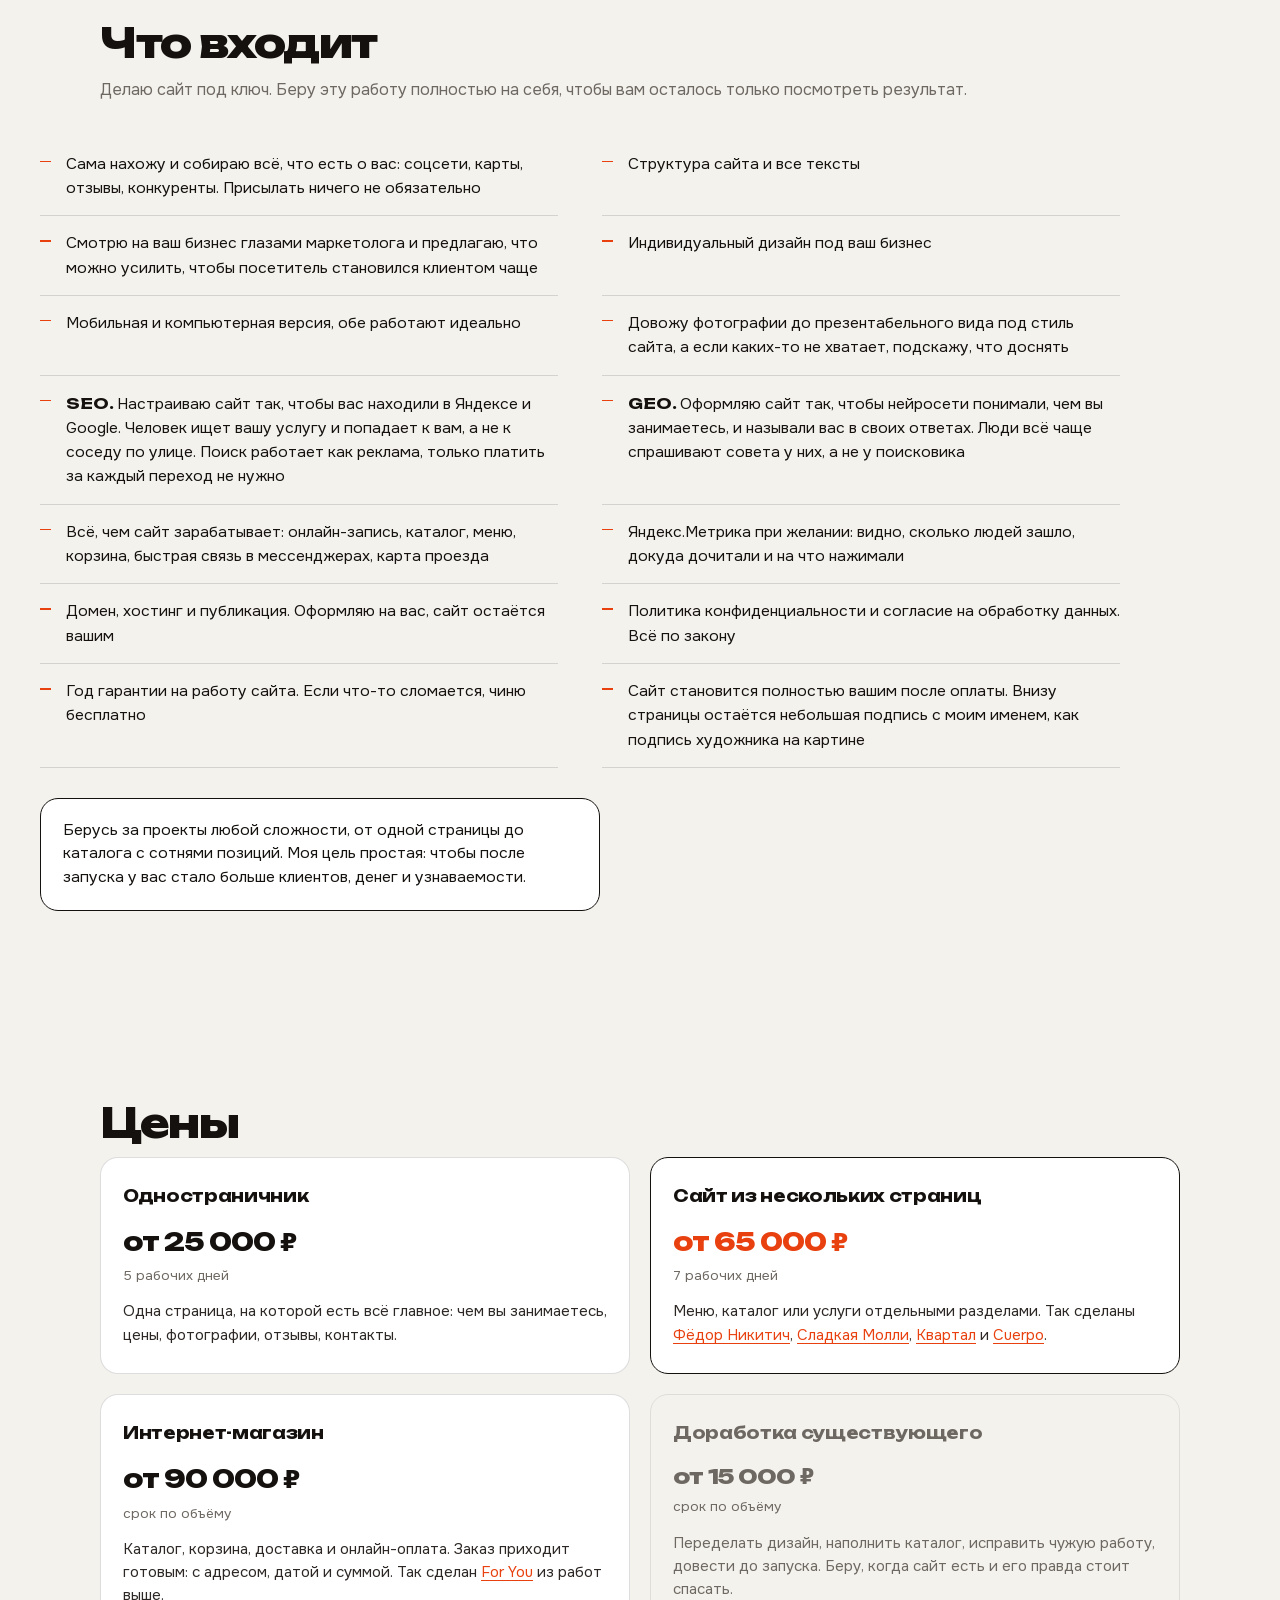
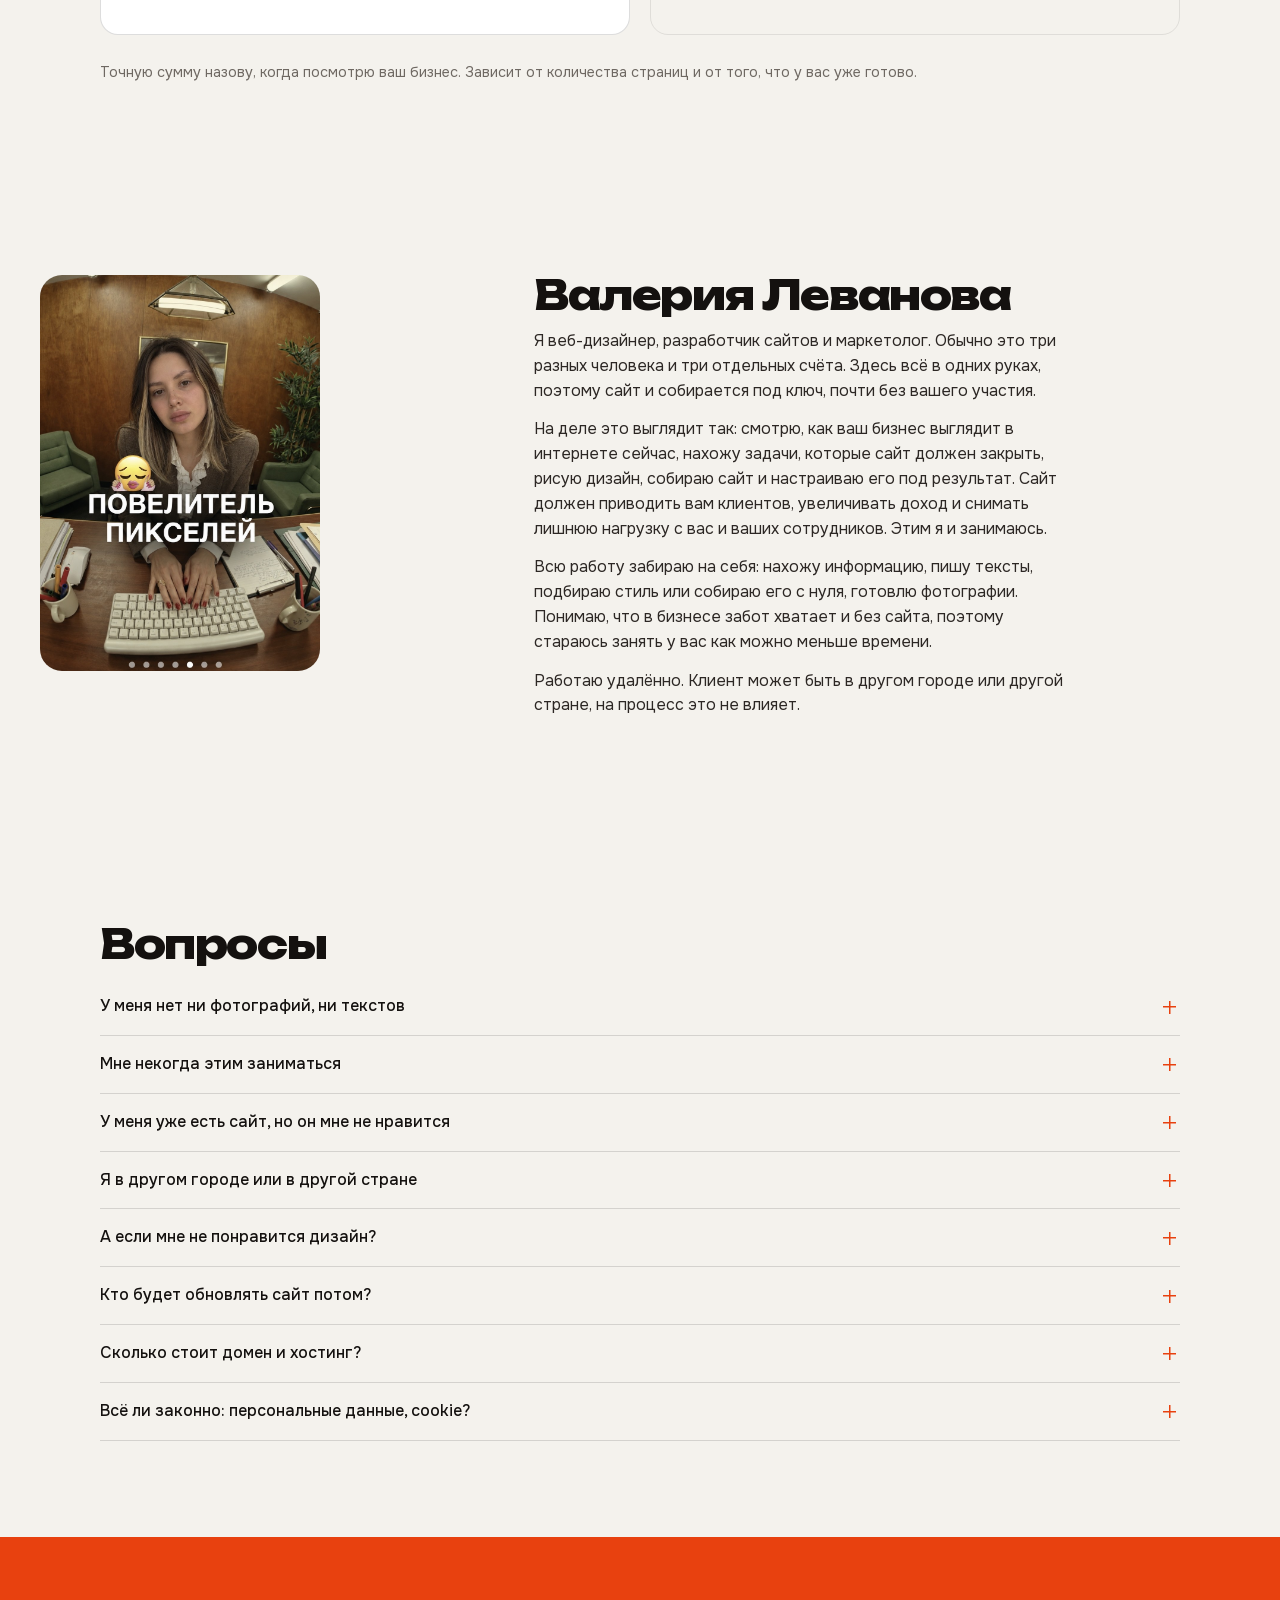
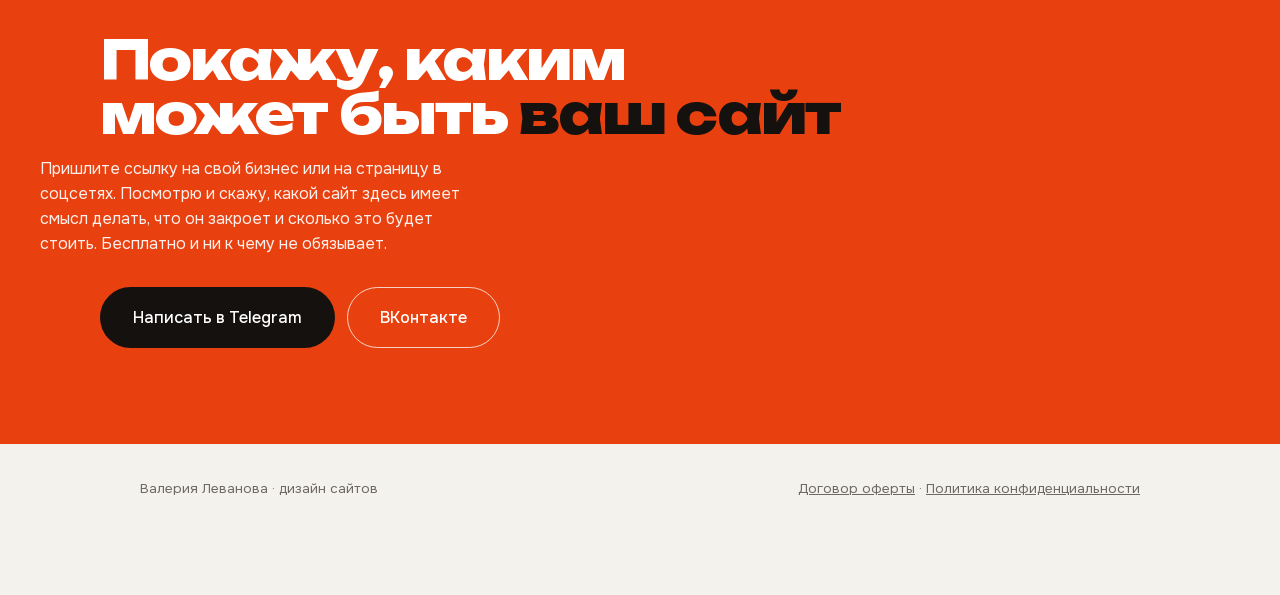
==== commit 57621a01: "Переезд на pixellord.ru, оффер про доход и клиентов, плавающая кнопка связи Первый экран открывается" ====
--- a/index.html
+++ b/index.html
@@ -5,15 +5,15 @@
 <meta name="viewport" content="width=device-width, initial-scale=1">
 <title>Валерия Леванова · сайты для бизнеса за неделю</title>
 <meta name="description" content="Делаю сайты для бизнеса под ключ: сама собираю информацию, пишу тексты, готовлю фотографии. Одностраничник от 25 000 ₽, многостраничный сайт от 65 000 ₽, интернет-магазин от 90 000 ₽.">
-<link rel="canonical" href="https://leragodzen.github.io/portfolio/">
+<link rel="canonical" href="https://pixellord.ru/">
 
 <meta property="og:type" content="website">
 <meta property="og:title" content="Сайт для вашего дела за неделю">
 <meta property="og:description" content="Сайт под ключ: тексты, фотографии, оформление. Одностраничник от 25 000 ₽, многостраничный от 65 000 ₽, интернет-магазин от 90 000 ₽.">
-<meta property="og:image" content="https://leragodzen.github.io/portfolio/assets/og.jpg">
+<meta property="og:image" content="https://pixellord.ru/assets/og.jpg">
 <meta property="og:image:width" content="1200">
 <meta property="og:image:height" content="630">
-<meta property="og:url" content="https://leragodzen.github.io/portfolio/">
+<meta property="og:url" content="https://pixellord.ru/">
 <meta property="og:locale" content="ru_RU">
 <meta name="twitter:card" content="summary_large_image">
 <meta name="theme-color" content="#F4F2ED">
@@ -22,7 +22,7 @@
 <link rel="preload" href="assets/fonts/unbounded-800-cyrillic.woff2" as="font" type="font/woff2" crossorigin>
 <link rel="preload" href="assets/fonts/onest-400-cyrillic.woff2" as="font" type="font/woff2" crossorigin>
 <link rel="stylesheet" href="assets/fonts/fonts.css">
-<link rel="stylesheet" href="assets/style.css?v=13">
+<link rel="stylesheet" href="assets/style.css?v=14">
 
 <script type="application/ld+json">
 {
@@ -51,9 +51,15 @@
 
   <h1 class="hero__h1">Сайт<br>для вашего<br>дела<br><em>за неделю</em></h1>
 
+  <p class="hero__claim">
+    Моя задача — <em>поднять ваш доход и клиентскую базу</em>,
+    а не просто нарисовать красивую страницу.
+  </p>
+
   <p class="hero__lead">
-    Собираю сайт под ключ: сама нахожу материалы в ваших соцсетях и на картах,
-    пишу тексты, готовлю фотографии. От вас минимум участия.
+    Я дизайнер, разработчик и маркетолог в одном лице. Поэтому сайт не просто
+    красивый: он объясняет, убеждает и приводит вам клиентов. Материалы нахожу
+    сама, от вас минимум участия.
   </p>
 
   <div class="hero__cta">
@@ -76,7 +82,7 @@
 
   <div class="works">
 
-    <article class="work">
+    <article class="work" id="case-fedor">
       <a class="phone" href="https://fedornikitich.ru" target="_blank" rel="noopener" aria-label="Открыть сайт кафе «Фёдор Никитич»">
         <img src="assets/works/fedor.jpg" width="416" height="900" alt="Главная страница сайта кафе «Фёдор Никитич»" loading="lazy" decoding="async">
       </a>
@@ -110,7 +116,7 @@
       </div>
     </article>
 
-    <article class="work">
+    <article class="work" id="case-molli">
       <a class="phone" href="https://leragodzen.github.io/sladkaya-molli/" target="_blank" rel="noopener" aria-label="Открыть сайт кондитерской «Сладкая Молли»">
         <img src="assets/works/molli.jpg" width="416" height="900" alt="Главная страница сайта кондитерской «Сладкая Молли»" loading="lazy" decoding="async">
       </a>
@@ -139,7 +145,7 @@
       </div>
     </article>
 
-    <article class="work">
+    <article class="work" id="case-kvartal">
       <a class="phone" href="https://leragodzen.github.io/kvartal-tlt/" target="_blank" rel="noopener" aria-label="Открыть сайт рюмочной «Квартал»">
         <img src="assets/works/kvartal.jpg" width="416" height="900" alt="Главная страница сайта рюмочной «Квартал»" loading="lazy" decoding="async">
       </a>
@@ -168,7 +174,7 @@
       </div>
     </article>
 
-    <article class="work">
+    <article class="work" id="case-cuerpo">
       <a class="phone" href="https://leragodzen.github.io/cuerpo-massage/" target="_blank" rel="noopener" aria-label="Открыть сайт студии Cuerpo">
         <img src="assets/works/cuerpo.jpg" width="416" height="900" alt="Главная страница сайта студии Cuerpo" loading="lazy" decoding="async">
       </a>
@@ -324,7 +330,7 @@
       <h3 class="price__name">Сайт из нескольких страниц</h3>
       <p class="price__sum">от 65 000 ₽</p>
       <p class="price__time">7 рабочих дней</p>
-      <p class="price__what">Меню, каталог или услуги отдельными разделами. Так сделаны Фёдор Никитич, Сладкая Молли, Квартал и Cuerpo.</p>
+      <p class="price__what">Меню, каталог или услуги отдельными разделами. Так сделаны <a href="#case-fedor">Фёдор Никитич</a>, <a href="#case-molli">Сладкая Молли</a>, <a href="#case-kvartal">Квартал</a> и <a href="#case-cuerpo">Cuerpo</a>.</p>
     </article>
 
     <article class="price">
@@ -334,11 +340,11 @@
       <p class="price__what">Каталог, корзина, доставка и онлайн-оплата. Заказ приходит готовым: с адресом, датой и суммой. Так сделан <a href="#case-foryou">For You</a> из работ выше.</p>
     </article>
 
-    <article class="price">
+    <article class="price price--quiet">
       <h3 class="price__name">Доработка существующего</h3>
       <p class="price__sum">от 15 000 ₽</p>
       <p class="price__time">срок по объёму</p>
-      <p class="price__what">Переделать дизайн, наполнить каталог, исправить чужую работу, довести до запуска.</p>
+      <p class="price__what">Переделать дизайн, наполнить каталог, исправить чужую работу, довести до запуска. Беру, когда сайт есть и его правда стоит спасать.</p>
     </article>
   </div>
 
@@ -428,7 +434,7 @@
   <img id="shotImg" src="" alt="Отзыв заказчика в переписке">
 </div>
 
-<script src="assets/app.js?v=13" defer></script>
+<script src="assets/app.js?v=14" defer></script>
 
 <div class="cookie" id="cookie" hidden>
   <p>Сайт использует cookie и Яндекс.Метрику, чтобы понимать, какие разделы читают. Подробнее в <a href="privacy.html">политике конфиденциальности</a>.</p>
--- a/assets/style.css
+++ b/assets/style.css
@@ -103,6 +103,17 @@
   text-transform:uppercase;
 }
 .hero__h1 em{font-style:normal; color:var(--flame)}
+
+/* главный посыл: доход и клиенты. Стоит между заголовком и пояснением */
+.hero__claim{
+  margin:0 0 18px;
+  font-weight:700;
+  font-size:1.16rem;
+  line-height:1.4;
+  max-width:34ch;
+  letter-spacing:-.01em;
+}
+.hero__claim em{font-style:normal; color:var(--flame)}
 
 .hero__lead{
   margin:0 0 30px;
@@ -155,7 +166,7 @@
 
 /* ---------- работы ---------- */
 
-.work{display:grid; gap:22px; justify-items:start}
+.work{display:grid; gap:22px; justify-items:start; scroll-margin-top:24px}
 .work + .work{margin-top:44px; padding-top:44px; border-top:1px solid var(--line)}
 
 .phone{
@@ -437,6 +448,16 @@
 .price__what{margin:0; font-size:.94rem; color:#2C2724}
 .price__what a{color:var(--flame); text-underline-offset:3px}
 
+/* тариф не основной — плашка тише остальных */
+.price--quiet{
+  background:transparent;
+  border-color:rgba(20,17,15,.09);
+}
+.price--quiet .price__name,
+.price--quiet .price__sum{color:var(--ash)}
+.price--quiet .price__sum{font-size:1.3rem}
+.price--quiet .price__what{color:var(--ash)}
+
 /* ---------- обо мне ---------- */
 
 .about{display:grid; gap:26px}
@@ -493,60 +514,92 @@
 }
 .foot p{margin:0}
 
-/* ---------- липкая кнопка «Связаться» (только телефон) ---------- */
+/* ---------- плавающая кнопка «Связаться» (всегда справа снизу) ----------
+   Контейнер не ловит касания: иначе прозрачная область вокруг кнопки
+   съедает нажатия по содержимому страницы в правом нижнем углу. */
 
 .bar{
   position:fixed;
-  left:0; right:0; bottom:0;
-  padding:10px 14px calc(10px + env(safe-area-inset-bottom));
-  background:rgba(244,242,237,.94);
-  backdrop-filter:blur(10px);
-  border-top:1px solid var(--line);
-  transform:translateY(105%);
-  transition:transform .28s ease;
-  z-index:30;
-}
-.bar.is-on{transform:none}
+  right:14px;
+  bottom:calc(16px + env(safe-area-inset-bottom));
+  z-index:45;
+  display:grid;
+  justify-items:end;
+  gap:8px;
+  pointer-events:none;
+}
 
 .bar__toggle{
-  display:block;
-  width:100%;
+  --ring:rgba(232,65,15,.5);
+  pointer-events:auto;
+  display:inline-flex;
+  align-items:center;
   border:0;
   cursor:pointer;
   background:var(--flame);
   color:var(--white);
   font-family:inherit;
-  font-size:1rem;
+  font-size:.98rem;
   font-weight:500;
-  padding:15px;
+  padding:16px 24px;
   border-radius:999px;
+  -webkit-tap-highlight-color:transparent;
+  touch-action:manipulation;
+  transition:background .18s ease, transform .12s ease;
+  animation:barPulse 2.8s ease-out infinite;
+}
+.bar__toggle:active{transform:scale(.97)}
+.bar.is-open .bar__toggle{background:var(--ink); animation:none}
+
+/* над оранжевым блоком контактов оранжевая кнопка сливалась бы с фоном */
+.bar.is-dark .bar__toggle{background:var(--ink); --ring:rgba(20,17,15,.45)}
+
+@media (hover:hover){
+  .bar__toggle:hover{background:var(--ink); animation:none}
+}
+
+/* мягкая пульсация: кольцо расходится от кнопки и гаснет */
+@keyframes barPulse{
+  0%  {box-shadow:0 12px 26px -12px rgba(20,17,15,.5), 0 0 0 0 var(--ring)}
+  70% {box-shadow:0 12px 26px -12px rgba(20,17,15,.5), 0 0 0 16px rgba(0,0,0,0)}
+  100%{box-shadow:0 12px 26px -12px rgba(20,17,15,.5), 0 0 0 0 rgba(0,0,0,0)}
 }
 
 .bar__links{
   display:grid;
+  justify-items:end;
   gap:8px;
-  overflow:hidden;
-  max-height:0;
+  pointer-events:none;
+  visibility:hidden;
   opacity:0;
-  transition:max-height .26s ease, opacity .2s ease, margin-bottom .26s ease;
+  transform:translateY(10px) scale(.96);
+  transform-origin:100% 100%;
+  transition:opacity .2s ease, transform .2s ease, visibility .2s;
 }
 .bar.is-open .bar__links{
-  max-height:220px;
+  pointer-events:auto;
+  visibility:visible;
   opacity:1;
-  margin-bottom:8px;
+  transform:none;
 }
 
 .bar__link{
-  display:block;
-  text-align:center;
+  display:inline-flex;
+  align-items:center;
   text-decoration:none;
   font-weight:500;
-  padding:14px;
+  font-size:.92rem;
+  padding:12px 20px;
   border-radius:999px;
   border:1.5px solid var(--ink);
   color:var(--ink);
   background:var(--paper);
-}
+  box-shadow:0 10px 22px -14px rgba(20,17,15,.6);
+  -webkit-tap-highlight-color:transparent;
+  touch-action:manipulation;
+  transition:transform .12s ease;
+}
+.bar__link:active{transform:scale(.97)}
 .bar__link--tg{background:var(--ink); color:var(--paper)}
 
 /* ---------- планшет ---------- */
@@ -572,11 +625,12 @@
 
   .gantt__bar i{height:52px}
 
-  .bar{display:none}
-  .foot{padding-bottom:40px}
+  .bar{right:34px; bottom:26px}
+  .foot{padding-bottom:96px}
 }
 
 @media (min-width:1080px){
+  .hero__claim{font-size:1.42rem; max-width:30ch}
   .hero__lead{font-size:1.15rem}
   .work{grid-template-columns:260px 1fr; gap:64px}
   .phone{max-width:260px}
@@ -698,7 +752,12 @@
   cursor:pointer;
 }
 
-/* на телефоне липкая кнопка «Связаться» стоит внизу — поднимаем плашку над ней */
+/* на телефоне плашка и кнопка «Связаться» делят низ экрана: пока плашка
+   висит, кнопку не показываем, после «Понятно» она на месте */
 @media (max-width:759px){
-  .cookie{bottom:calc(84px + env(safe-area-inset-bottom))}
-}
+  body.cookie-on .bar{display:none}
+}
+/* на компьютере плашка уходит влево и с кнопкой не пересекается */
+@media (min-width:760px){
+  .cookie{right:auto; max-width:540px; left:24px; bottom:24px}
+}
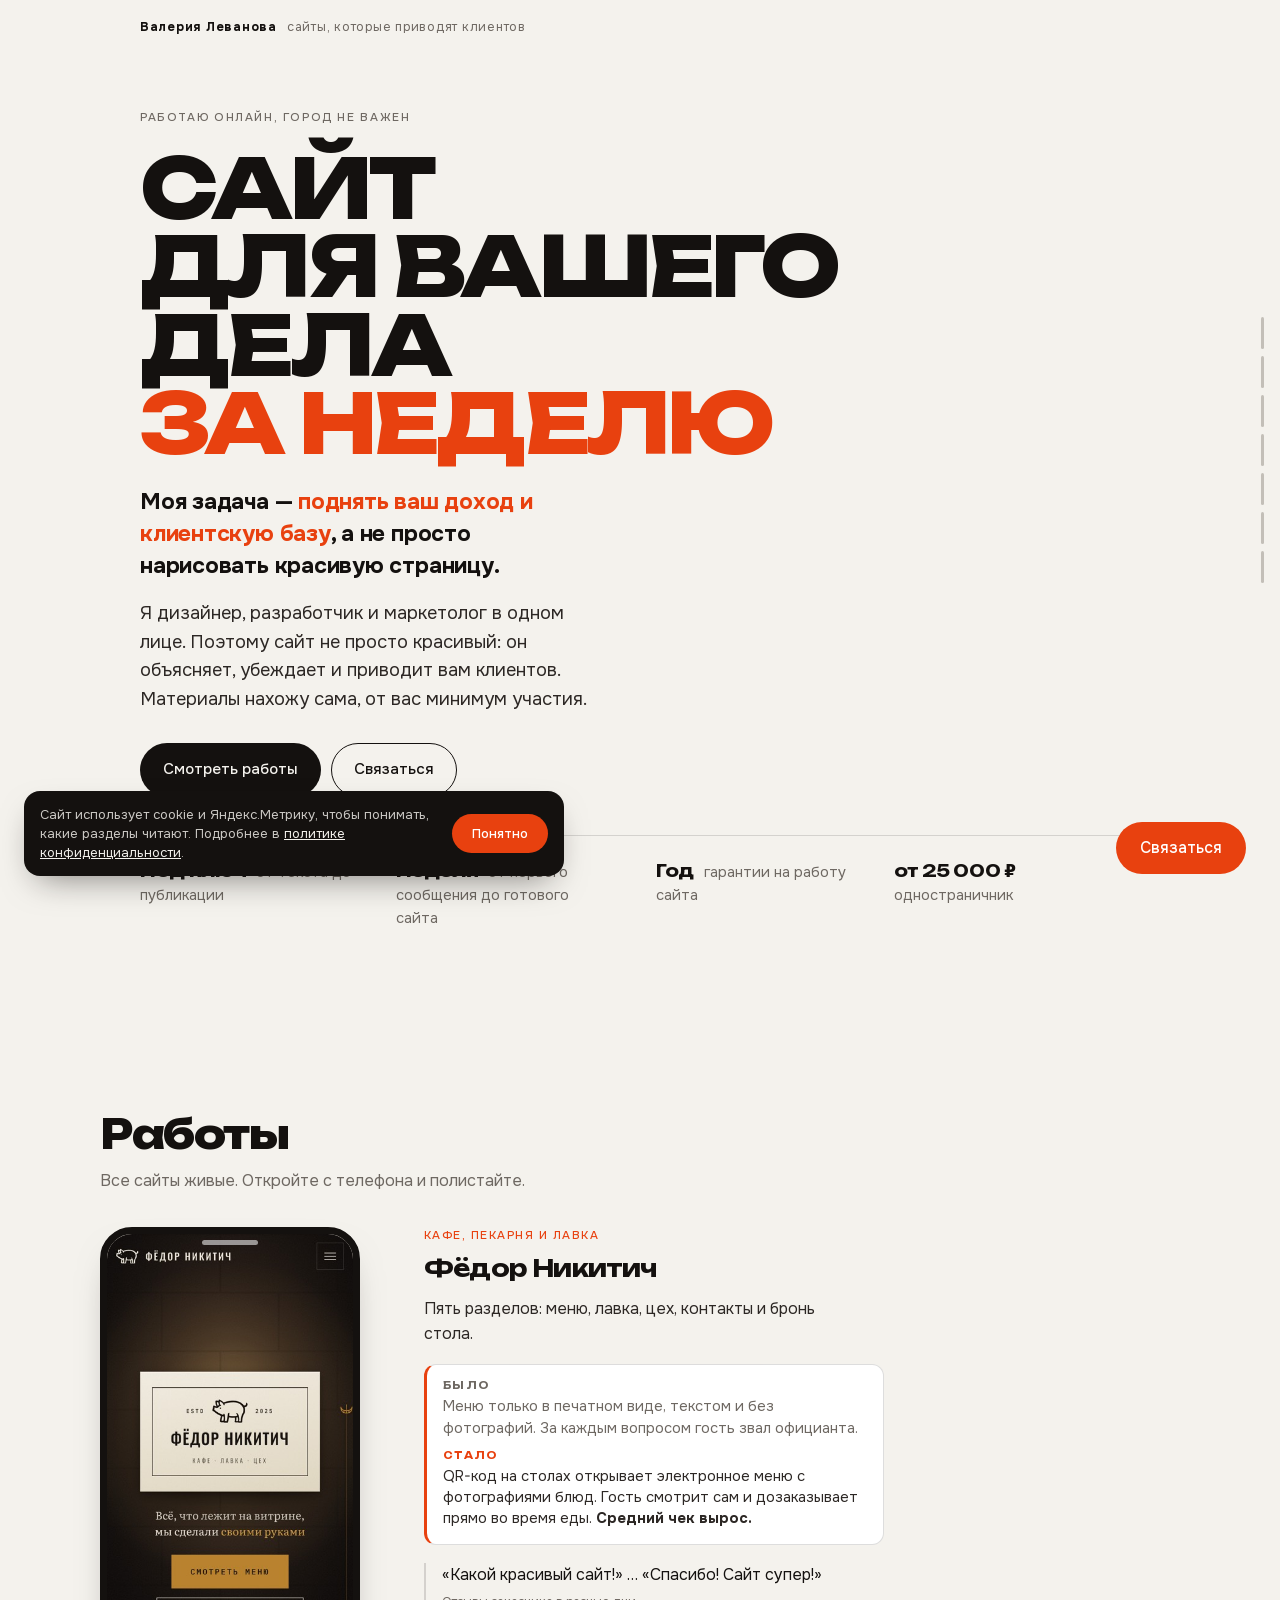
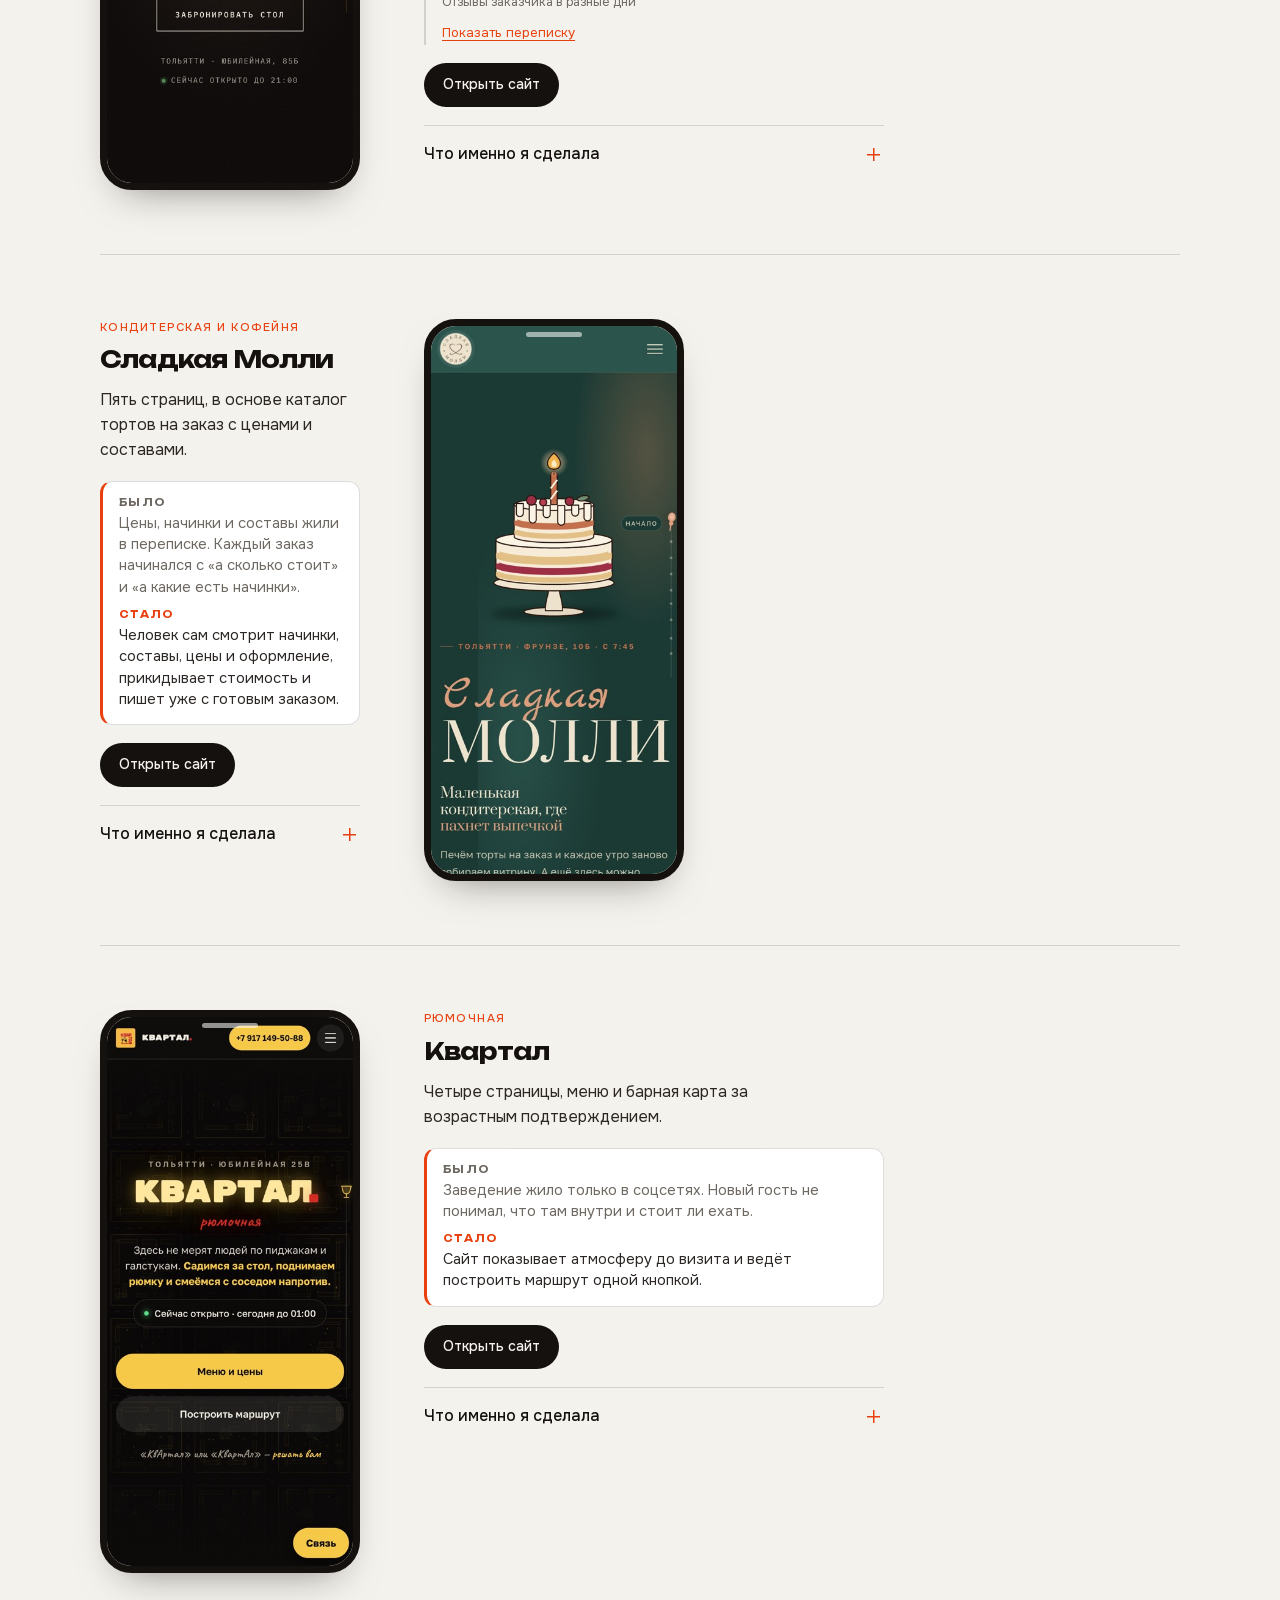
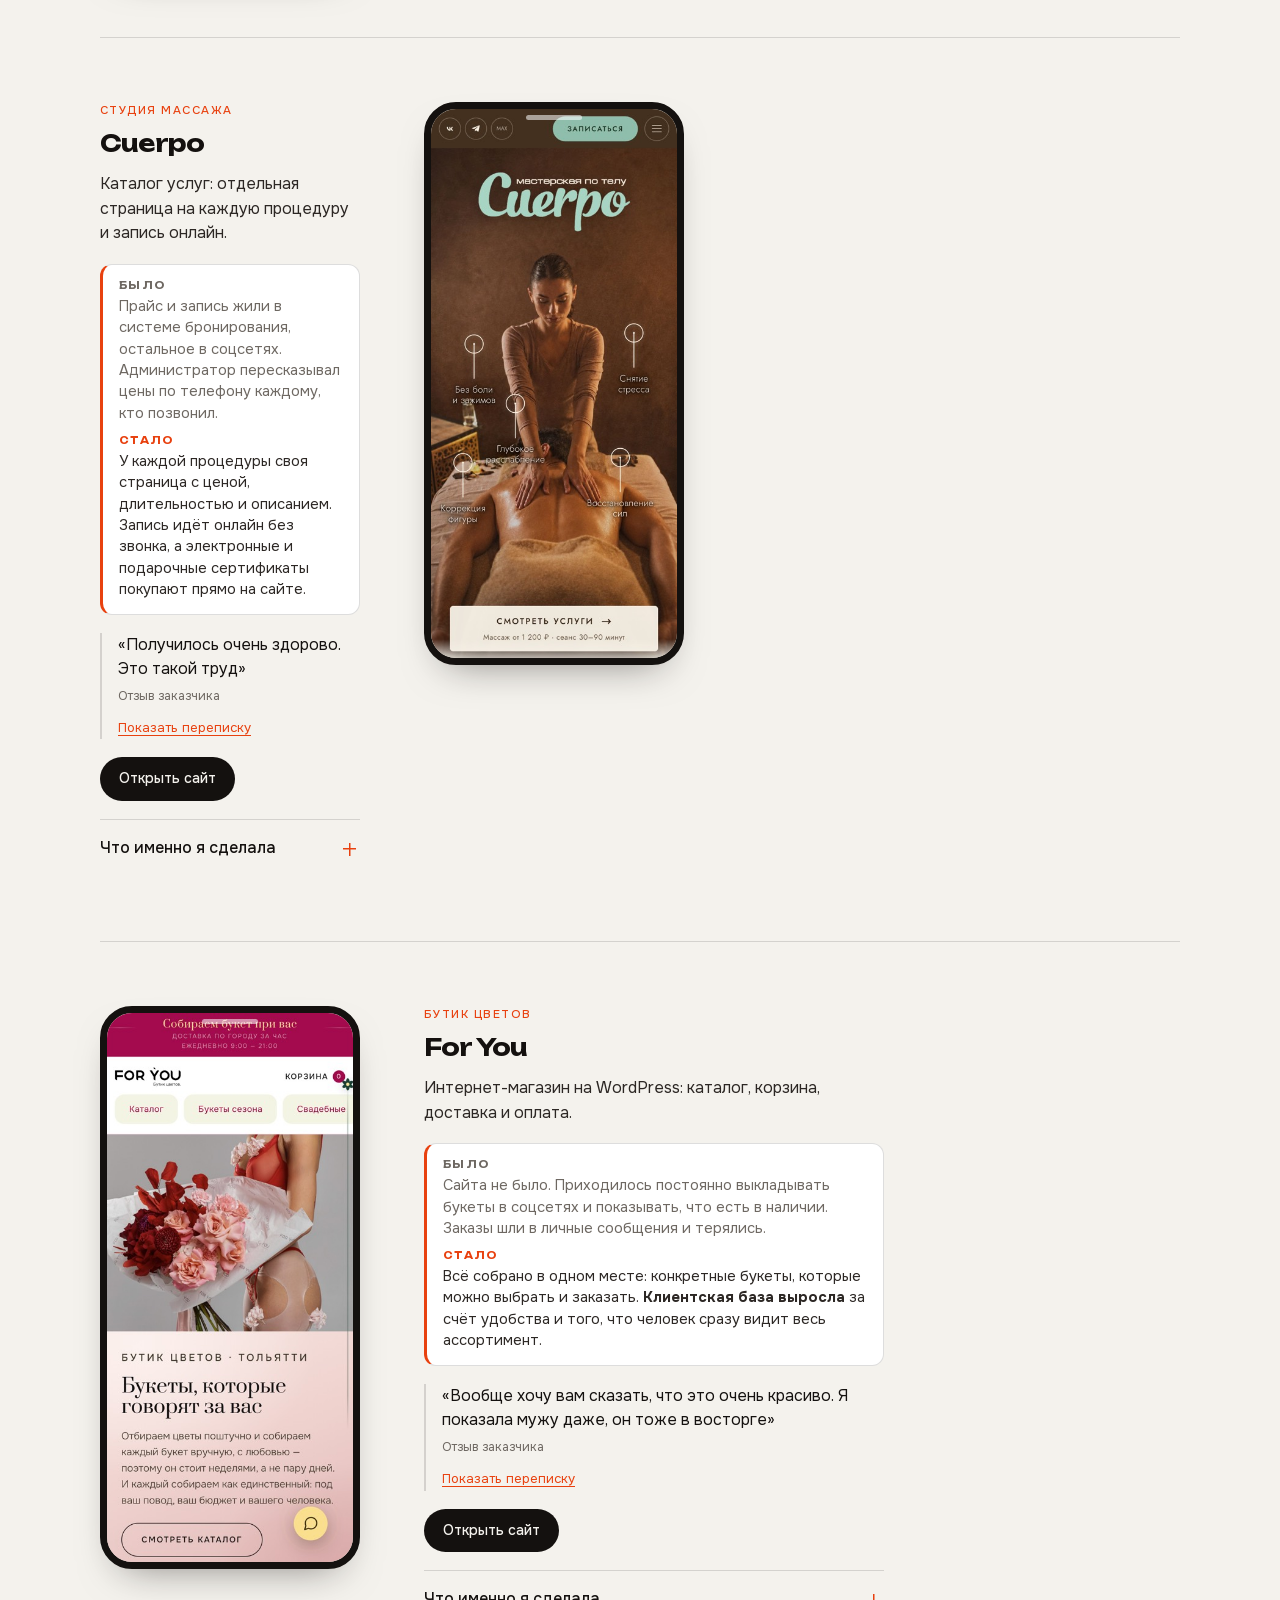
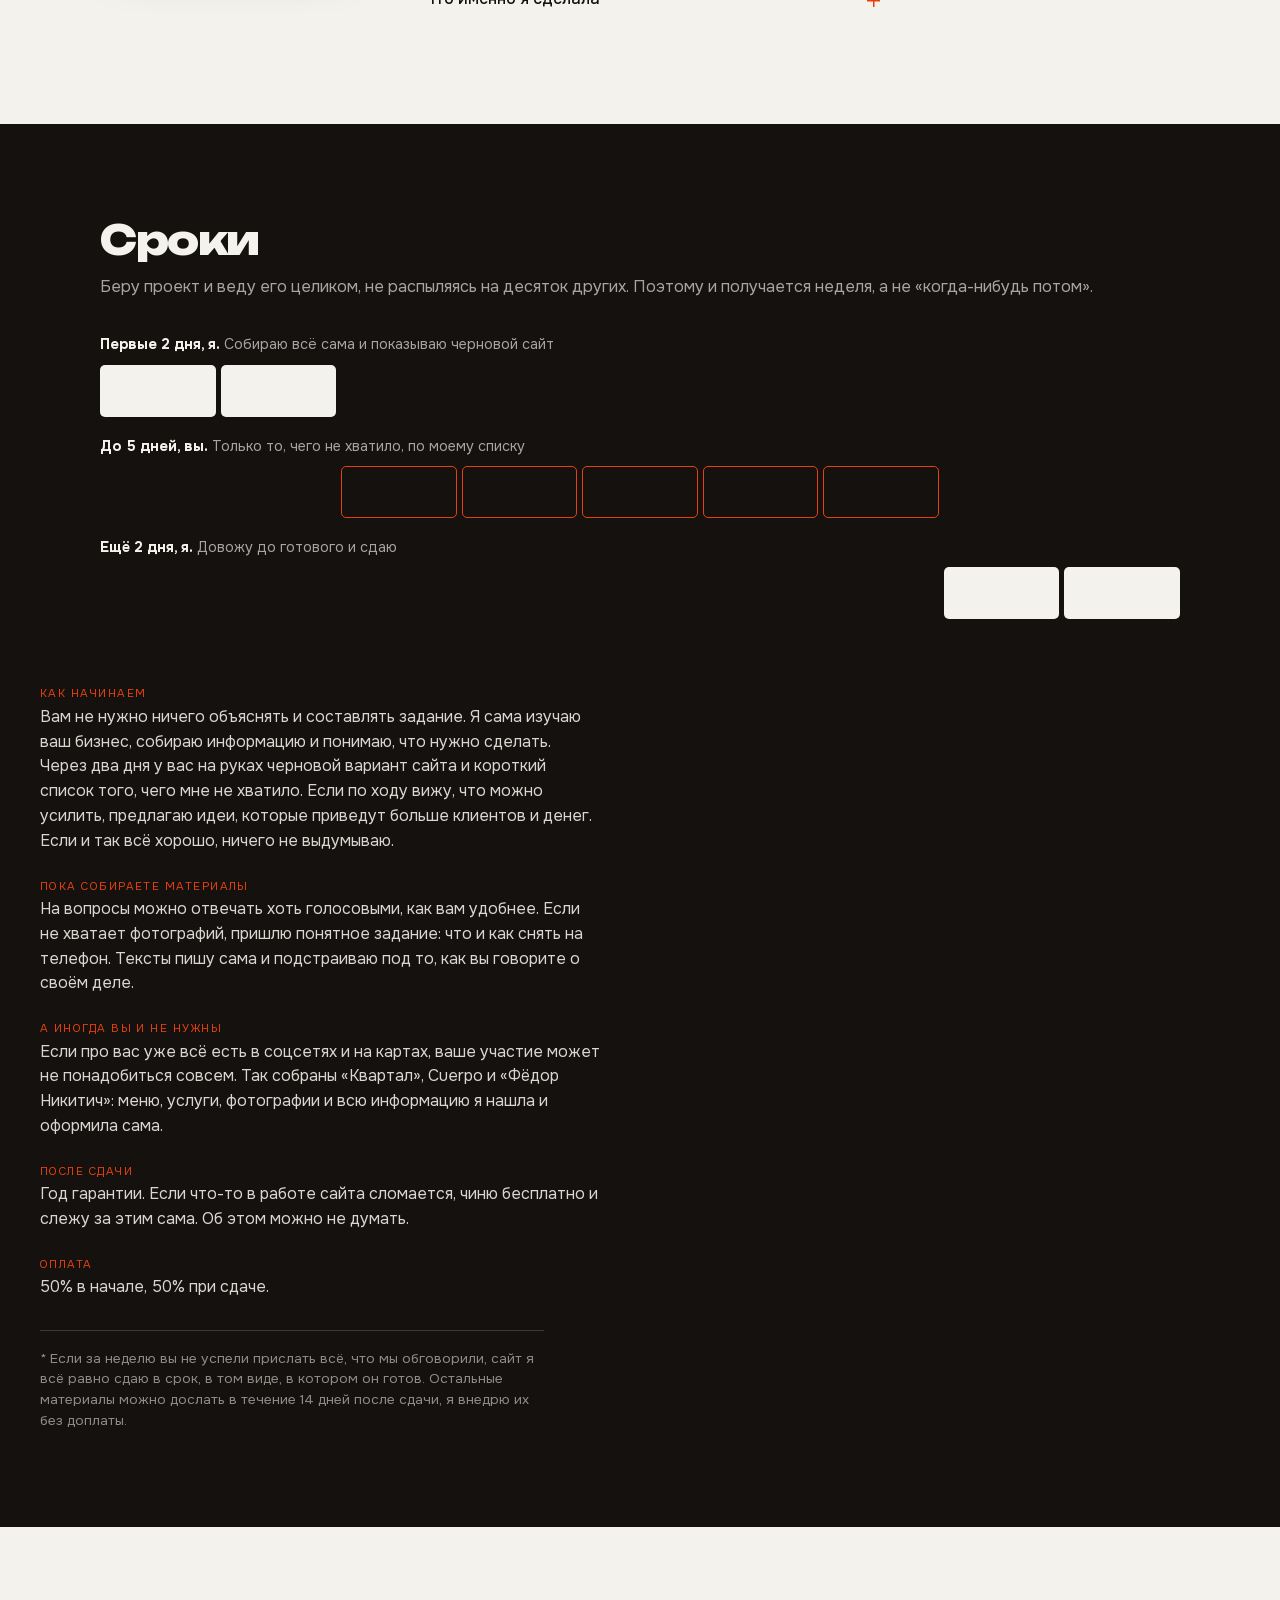
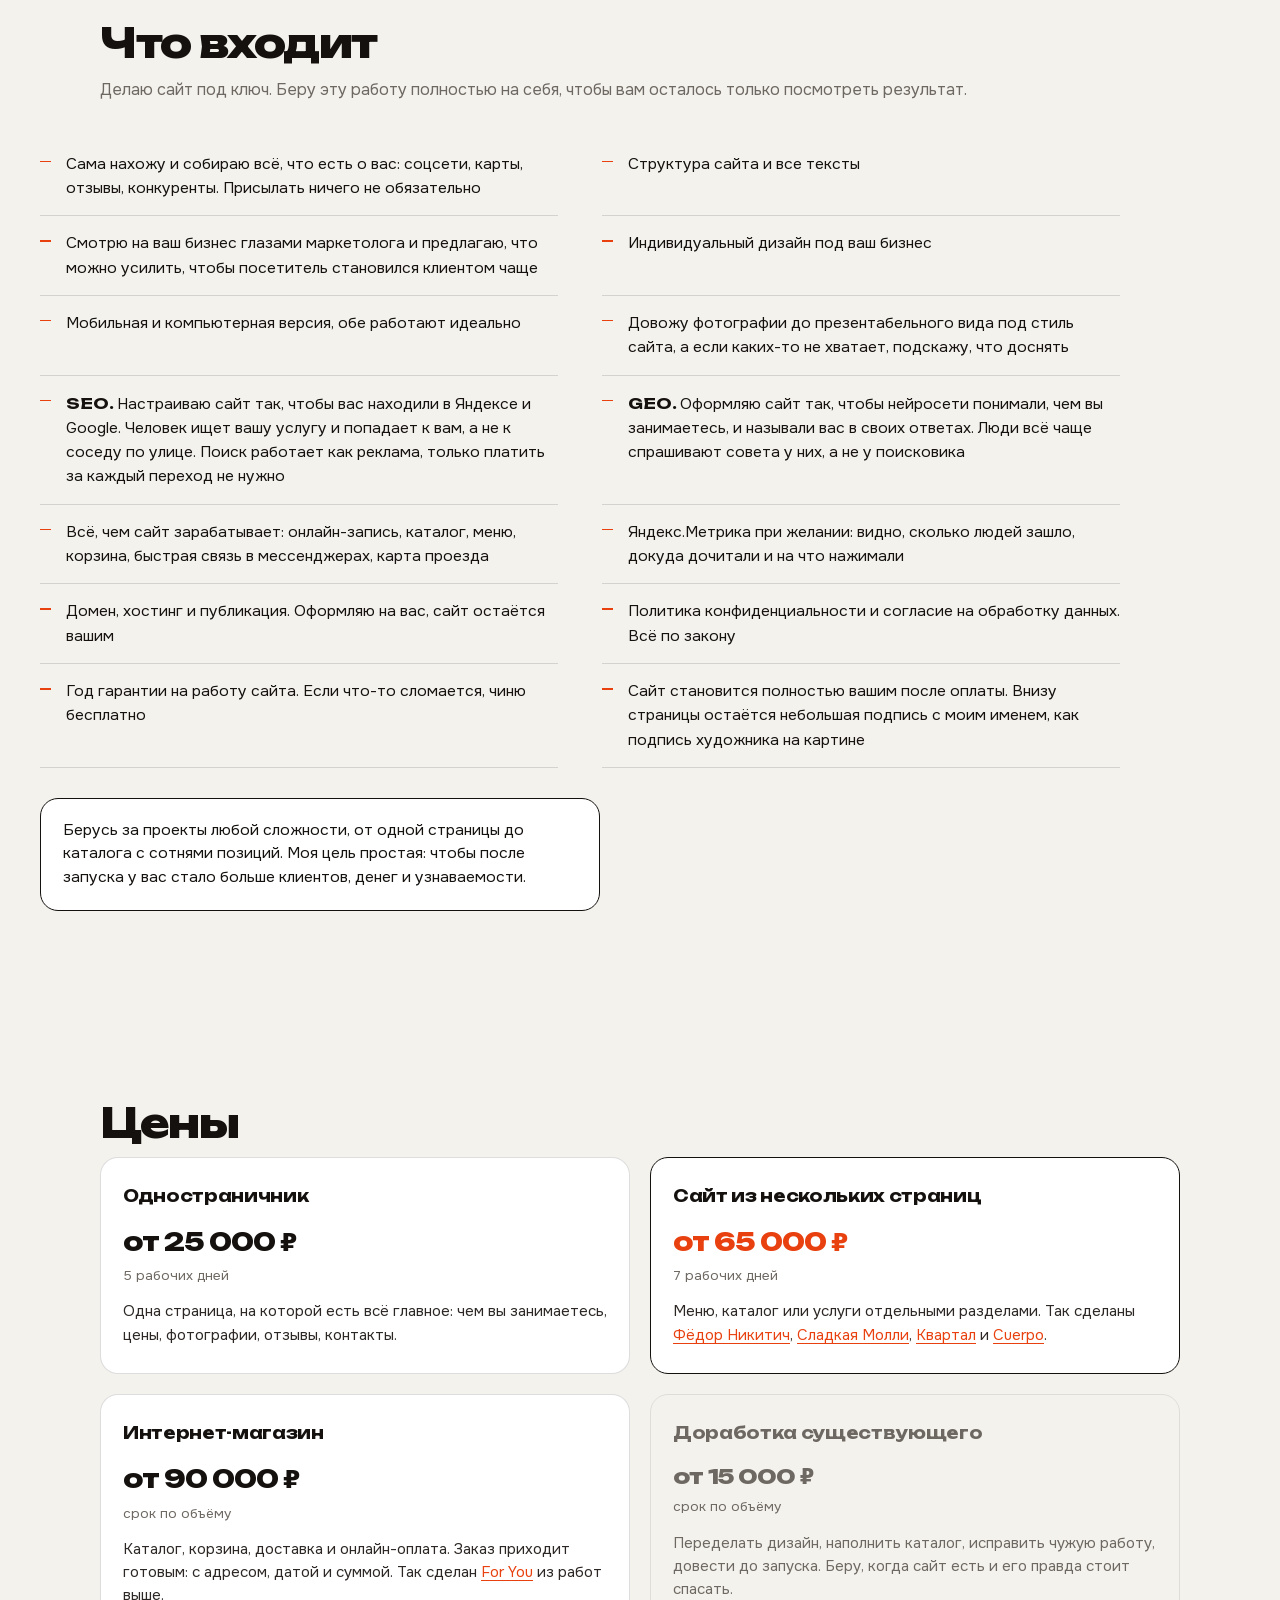
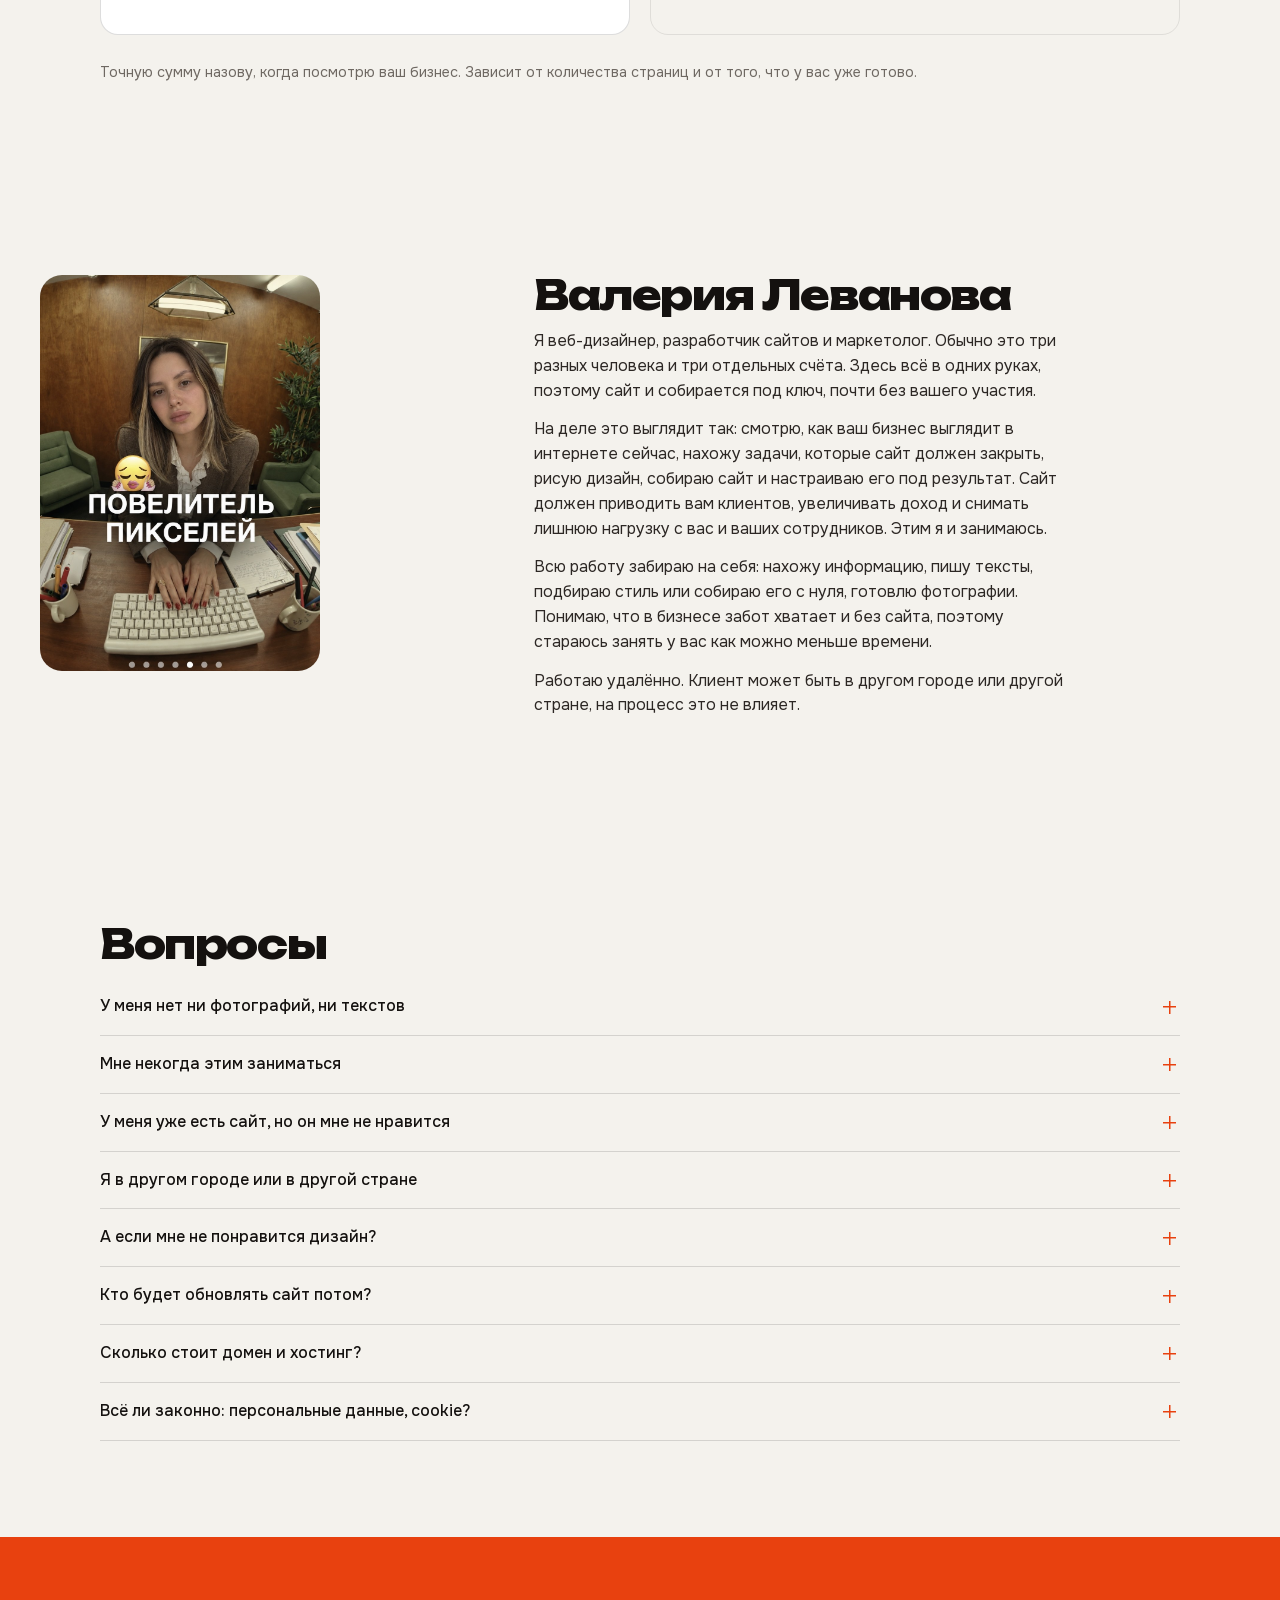
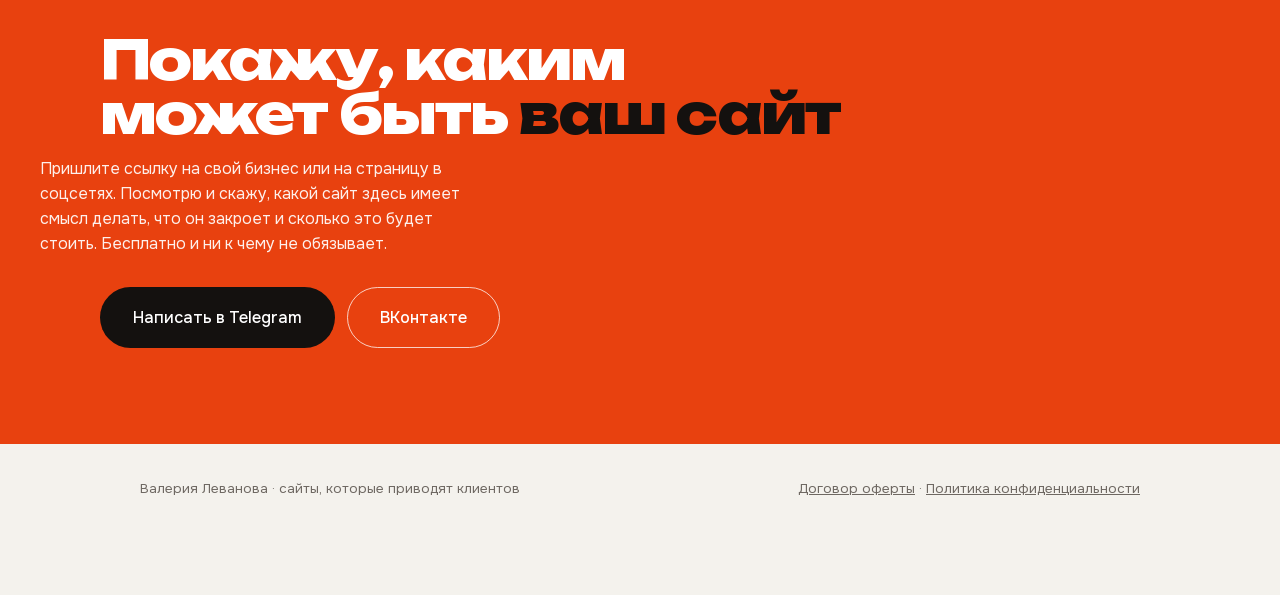
==== commit f6dee565: "Формулировки кейсов, подзаголовок про клиентов В Cuerpo убрана отсылка к медицинской лицензии, в «Кв" ====
--- a/index.html
+++ b/index.html
@@ -22,13 +22,13 @@
 <link rel="preload" href="assets/fonts/unbounded-800-cyrillic.woff2" as="font" type="font/woff2" crossorigin>
 <link rel="preload" href="assets/fonts/onest-400-cyrillic.woff2" as="font" type="font/woff2" crossorigin>
 <link rel="stylesheet" href="assets/fonts/fonts.css">
-<link rel="stylesheet" href="assets/style.css?v=14">
+<link rel="stylesheet" href="assets/style.css?v=15">
 
 <script type="application/ld+json">
 {
   "@context": "https://schema.org",
   "@type": "ProfessionalService",
-  "name": "Валерия Леванова · дизайн сайтов",
+  "name": "Валерия Леванова · сайты, которые приводят клиентов",
   "description": "Разработка сайтов для бизнеса под ключ: дизайн, тексты, фотографии, домен, аналитика.",
   "areaServed": "Онлайн, русскоязычные страны",
   "priceRange": "от 15 000 ₽"
@@ -42,7 +42,7 @@
 
 <header class="top">
   <span class="top__name">Валерия Леванова</span>
-  <span class="top__role">дизайн сайтов</span>
+  <span class="top__role">сайты, которые приводят клиентов</span>
 </header>
 
 <!-- ГЛАВНЫЙ ЭКРАН -->
@@ -166,7 +166,7 @@
             <dt>Было у заказчика</dt>
             <dd>Логотип и несколько постов в соцсетях, больше ничего.</dd>
             <dt>Сделала</dt>
-            <dd>Сайт собран полностью без участия владельцев: они не прислали ни одного файла. Фотографии блюд забрала с Яндекс Еды, снимки заведения с карт, историю и новости из их же постов. Всё обработала и задизайнила. Показала мерч, который раньше жил только в соцсетях. Собрала полноценное электронное меню с фотографиями. Первый экран нарисовала вручную: ночной план квартала с домами и дворами, такого нет ни у кого. Настроила SEO и гео-оптимизацию.</dd>
+            <dd>Сайт собран полностью по открытым источникам, владельцам не пришлось ничего готовить. Фотографии блюд забрала с Яндекс Еды, снимки заведения с карт, историю и новости из их же постов. Всё обработала и задизайнила. Показала мерч, который раньше жил только в соцсетях. Собрала полноценное электронное меню с фотографиями. Первый экран нарисовала вручную: ночной план квартала с домами и дворами, такого нет ни у кого. Настроила SEO и гео-оптимизацию.</dd>
             <dt>Что это даёт</dt>
             <dd>Гость понимает настроение места ещё до визита и приходит уже настроенным. Чек растёт: человек сразу видит все поводы прийти, от ужина до мерча. Барная карта закрыта возрастным подтверждением, так что по закону о рекламе алкоголя вопросов не будет.</dd>
           </dl>
@@ -200,7 +200,7 @@
             <dt>Было у заказчика</dt>
             <dd>Прайс, система бронирования и соцсети с фотографиями и видео.</dd>
             <dt>Сделала</dt>
-            <dd>Все снимки и видео взяла из открытых источников, обработала и разложила по услугам. Собрала каталог так, чтобы человек не перегружался: сначала выбирает подходящую услугу, потом открывает её и читает подробно. Внедрила электронные и подарочные сертификаты, настроила онлайн-запись. Выверила все формулировки под салон без медицинской лицензии. Настроила SEO и гео-оптимизацию.</dd>
+            <dd>Все снимки и видео взяла из открытых источников, обработала и разложила по услугам. Собрала каталог так, чтобы человек не перегружался: сначала выбирает подходящую услугу, потом открывает её и читает подробно. Внедрила электронные и подарочные сертификаты, настроила онлайн-запись. Выверила все формулировки по закону о рекламе. Настроила SEO и гео-оптимизацию.</dd>
             <dt>Что это даёт</dt>
             <dd>Сертификаты покупают прямо на сайте, это новый источник дохода. Запись идёт без звонка и без участия администратора. Человек заранее понимает, какие бывают виды массажа и что подходит именно ему, поэтому приходит уже решившимся.</dd>
           </dl>
@@ -388,7 +388,7 @@
     <p>Пишете мне, вношу правки быстро. Отдельные доработки после сдачи обсуждаем и оцениваем индивидуально.</p></details>
 
   <details class="q"><summary>Сколько стоит домен и хостинг?</summary>
-    <p>Домен обходится примерно в 200 до 900 ₽ в год, размещение сайта в моём варианте бесплатное. Оформляю всё на вас, чтобы сайт остался вашим и не зависел от меня.</p></details>
+    <p>Домен обходится от 200 до 900 ₽ в год, размещение сайта в моём варианте бесплатное. Оформляю всё на вас, чтобы сайт остался вашим и не зависел от меня.</p></details>
 
   <details class="q"><summary>Всё ли законно: персональные данные, cookie?</summary>
     <p>Да. На каждом сайте делаю политику конфиденциальности, согласие на обработку данных при отправке формы и уведомление о cookie. Это входит в стоимость и отдельно не обсуждается.</p></details>
@@ -405,7 +405,7 @@
 </section>
 
 <footer class="foot">
-  <p>Валерия Леванова · дизайн сайтов</p>
+  <p>Валерия Леванова · сайты, которые приводят клиентов</p>
   <p><a href="oferta.html">Договор оферты</a> · <a href="privacy.html">Политика конфиденциальности</a></p>
 </footer>
 
@@ -434,7 +434,7 @@
   <img id="shotImg" src="" alt="Отзыв заказчика в переписке">
 </div>
 
-<script src="assets/app.js?v=14" defer></script>
+<script src="assets/app.js?v=15" defer></script>
 
 <div class="cookie" id="cookie" hidden>
   <p>Сайт использует cookie и Яндекс.Метрику, чтобы понимать, какие разделы читают. Подробнее в <a href="privacy.html">политике конфиденциальности</a>.</p>
--- a/assets/style.css
+++ b/assets/style.css
@@ -86,8 +86,13 @@
   font-size:.78rem;
   letter-spacing:.06em;
 }
-.top__name{font-weight:700}
+.top__name{font-weight:700; white-space:nowrap}
 .top__role{color:var(--ash)}
+
+/* на узком экране имя и подпись не помещаются в строку одним размером */
+@media (max-width:460px){
+  .top{font-size:.7rem; gap:8px}
+}
 
 /* ---------- главный экран ---------- */
 
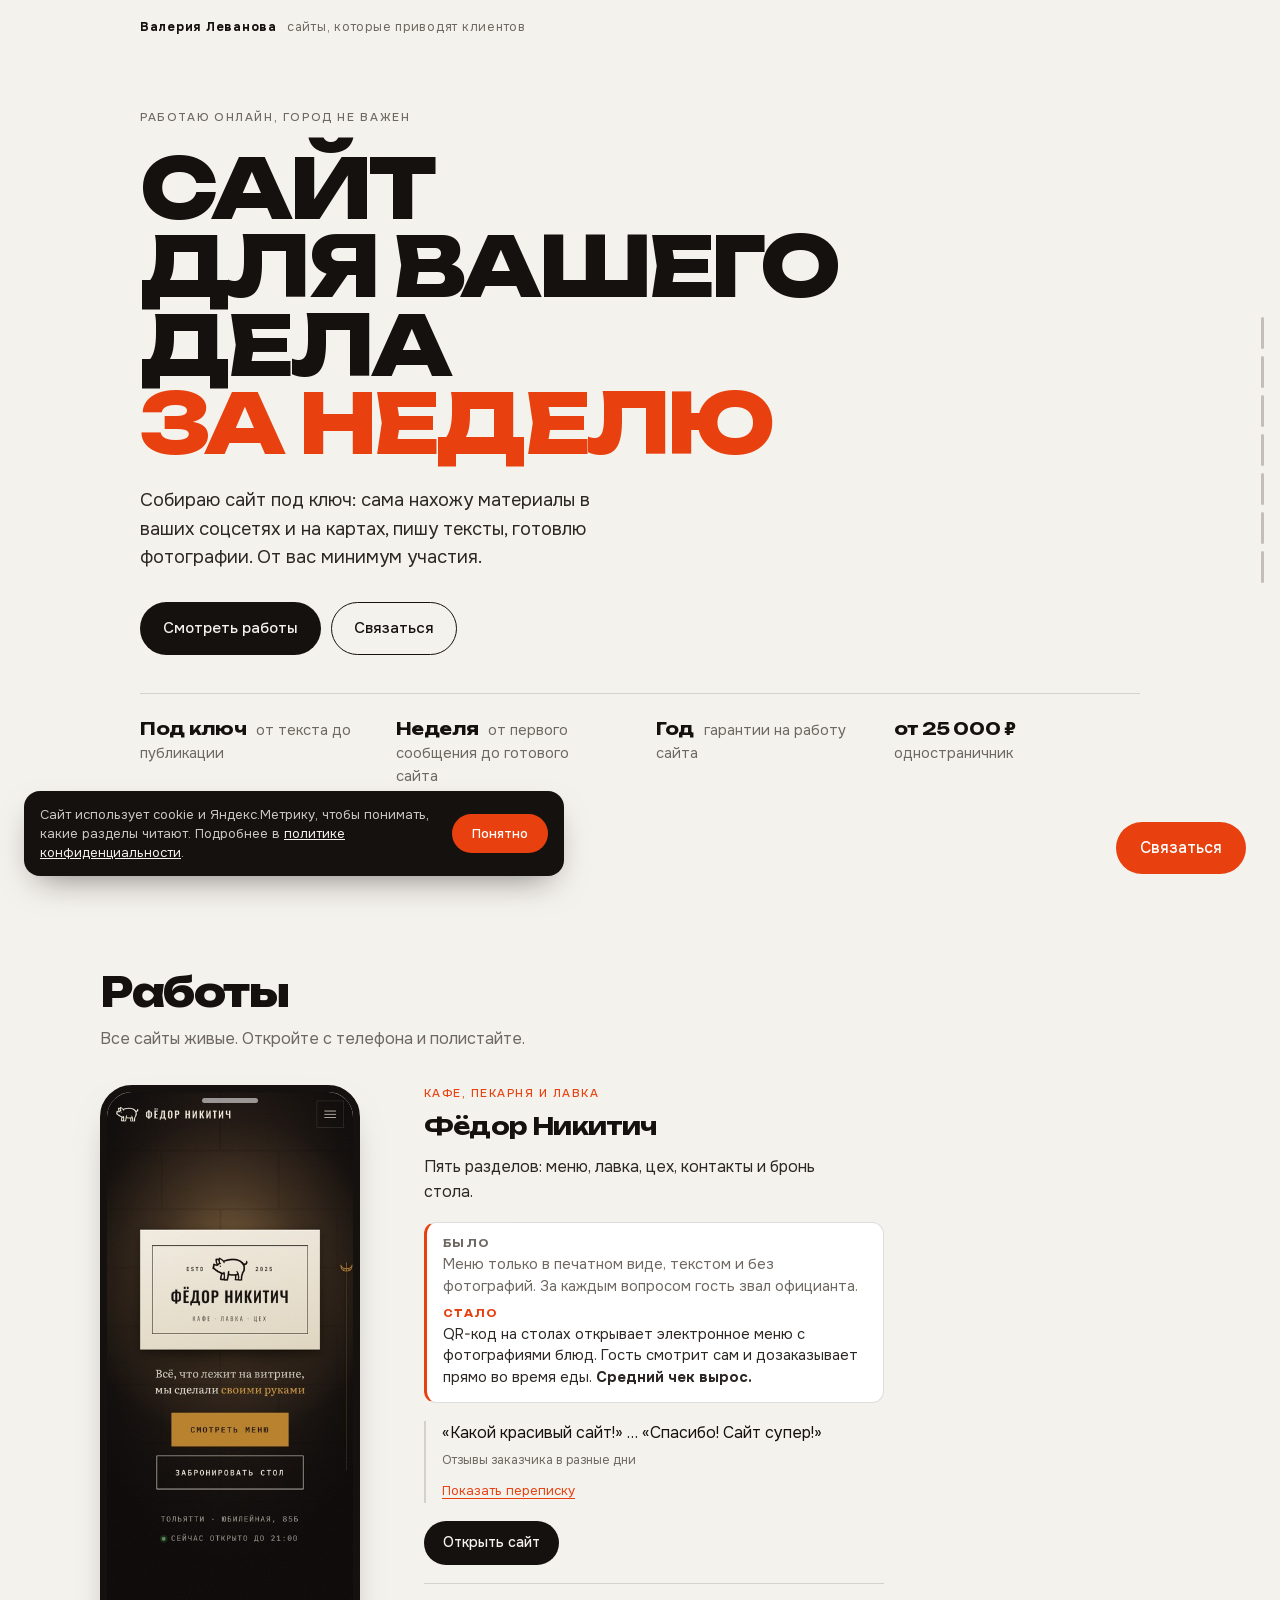
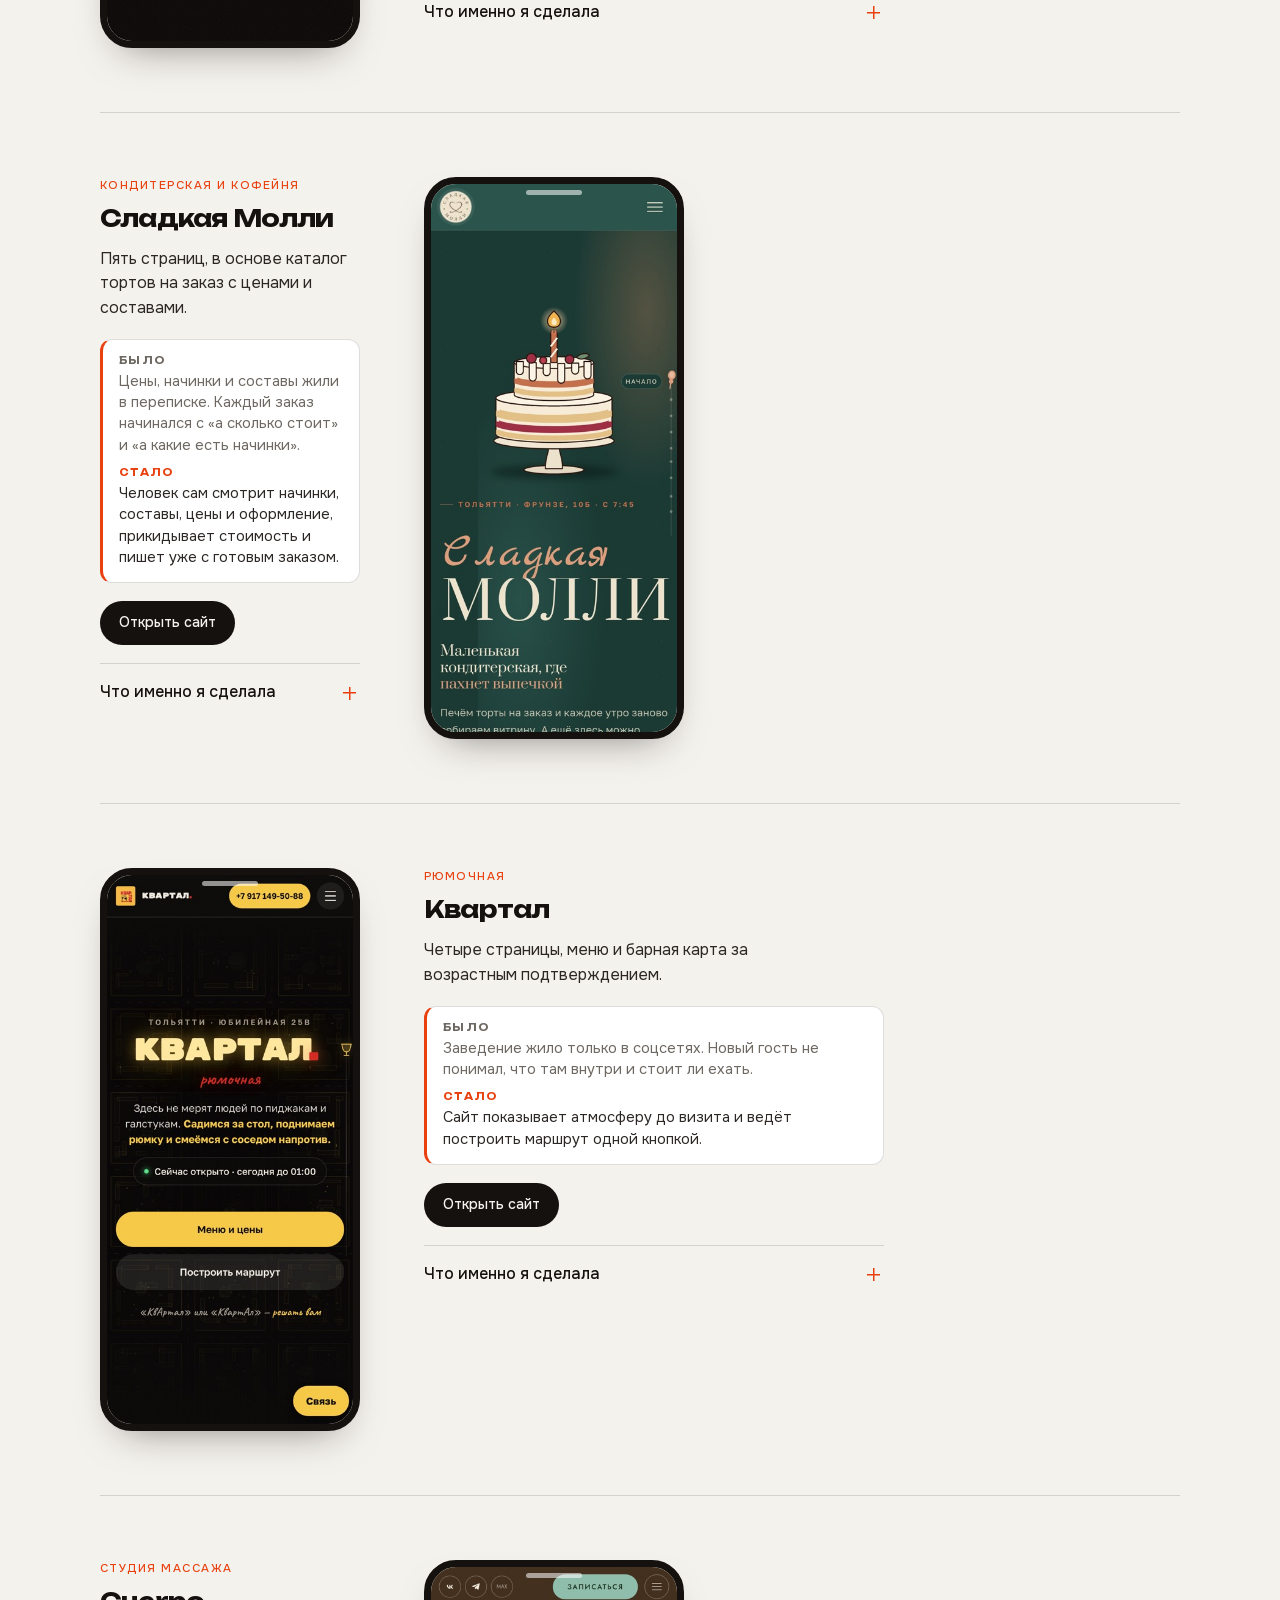
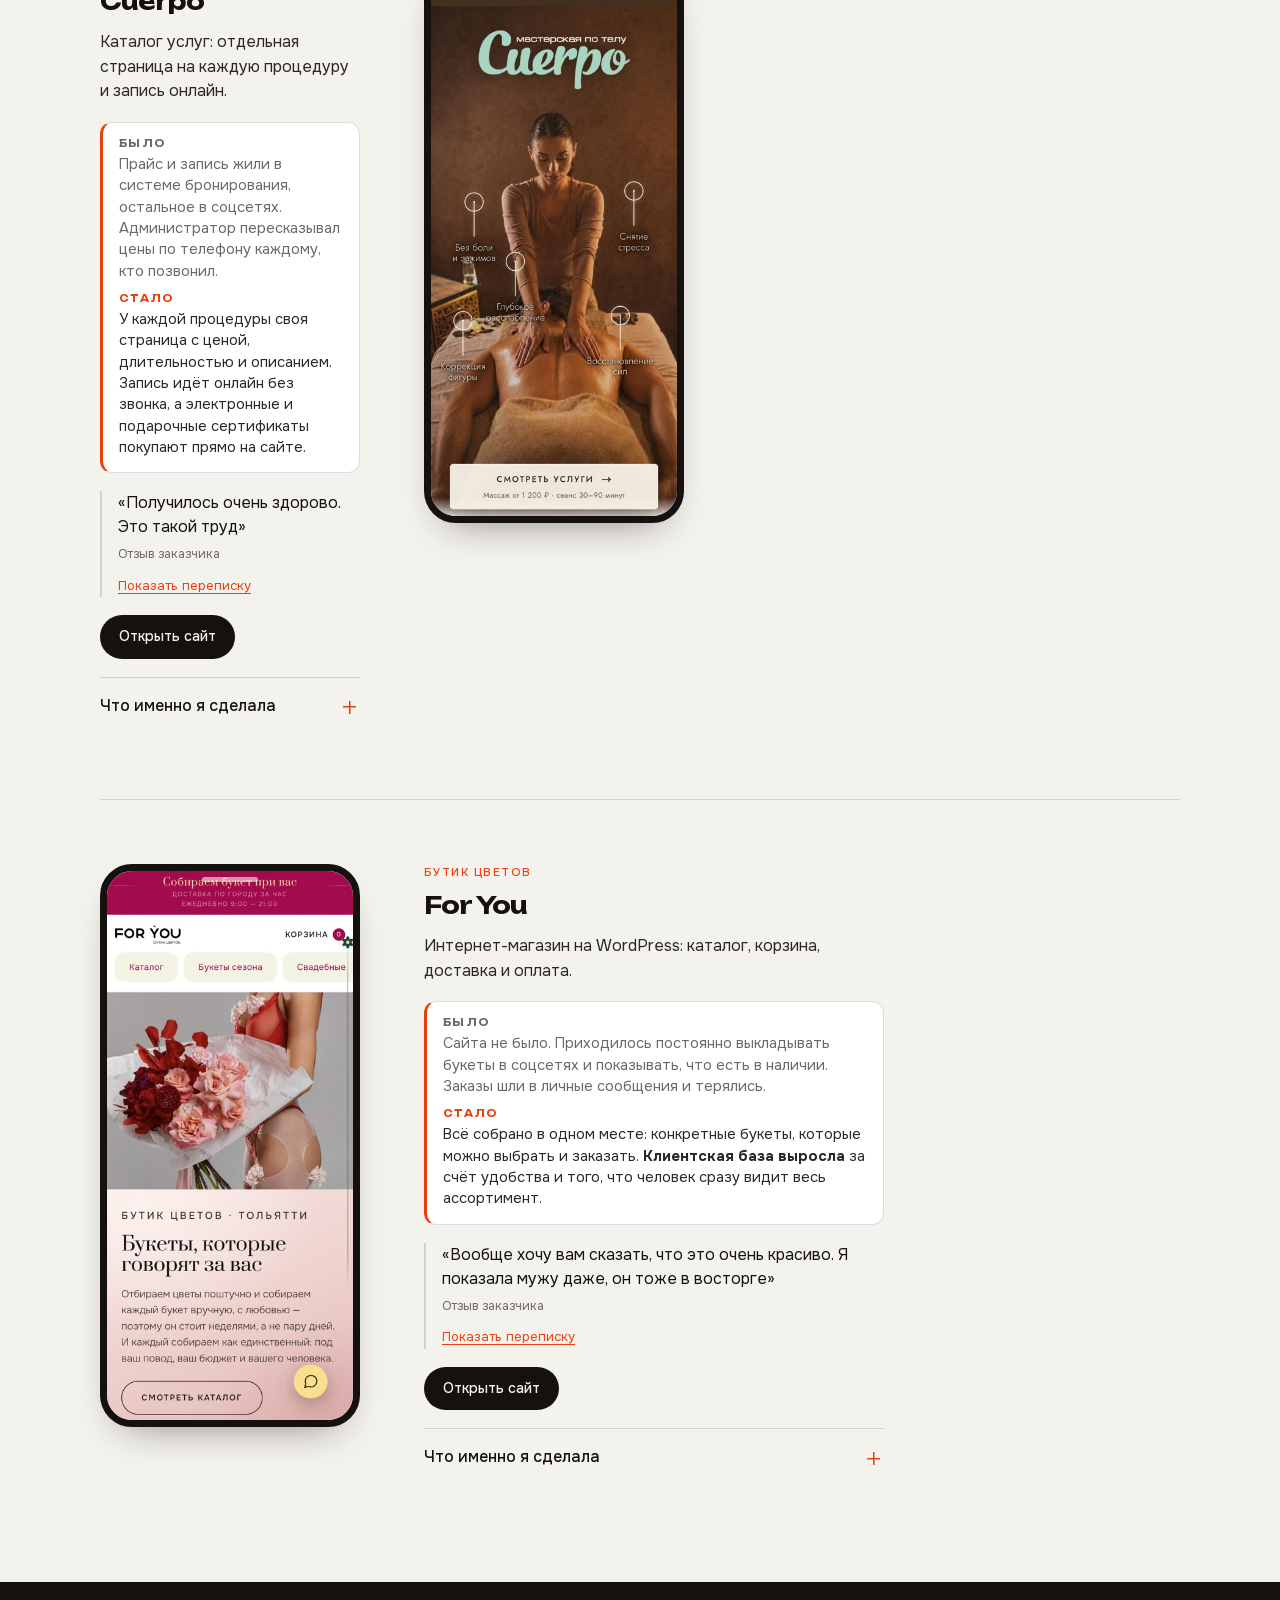
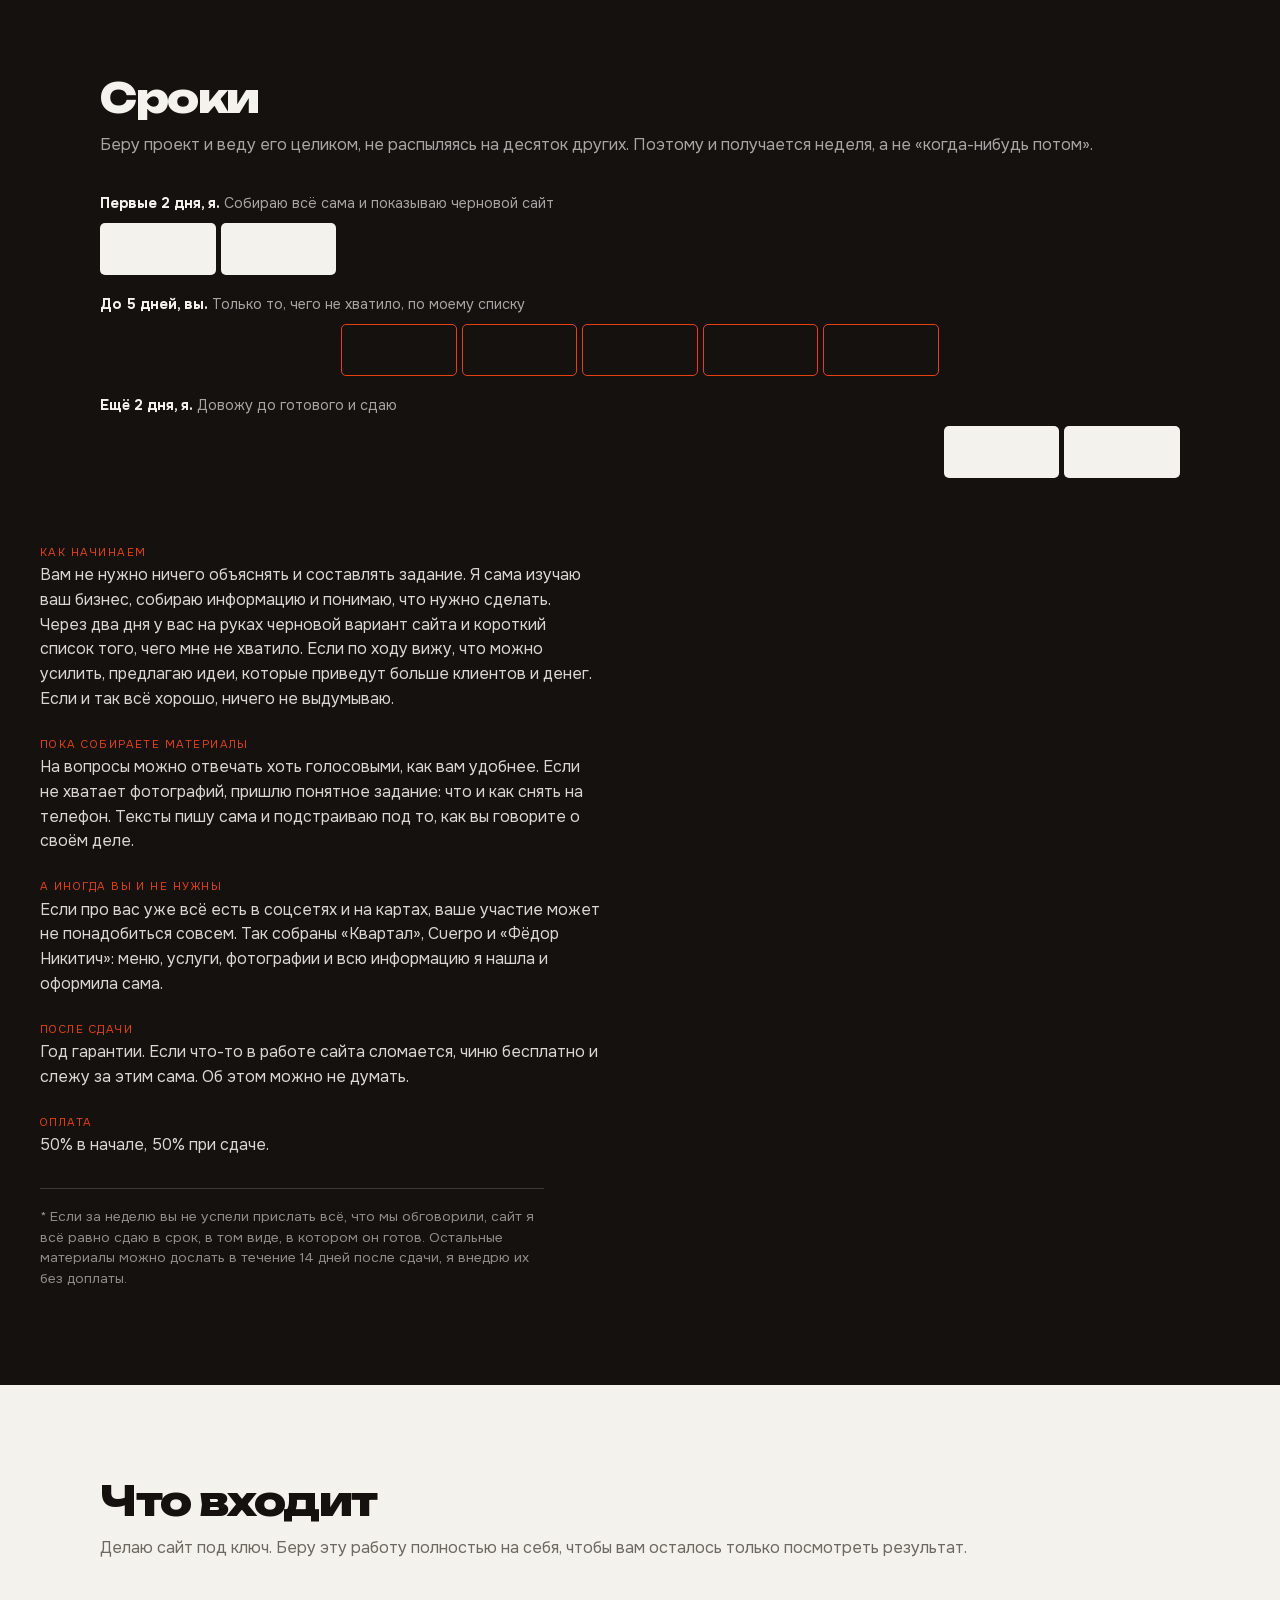
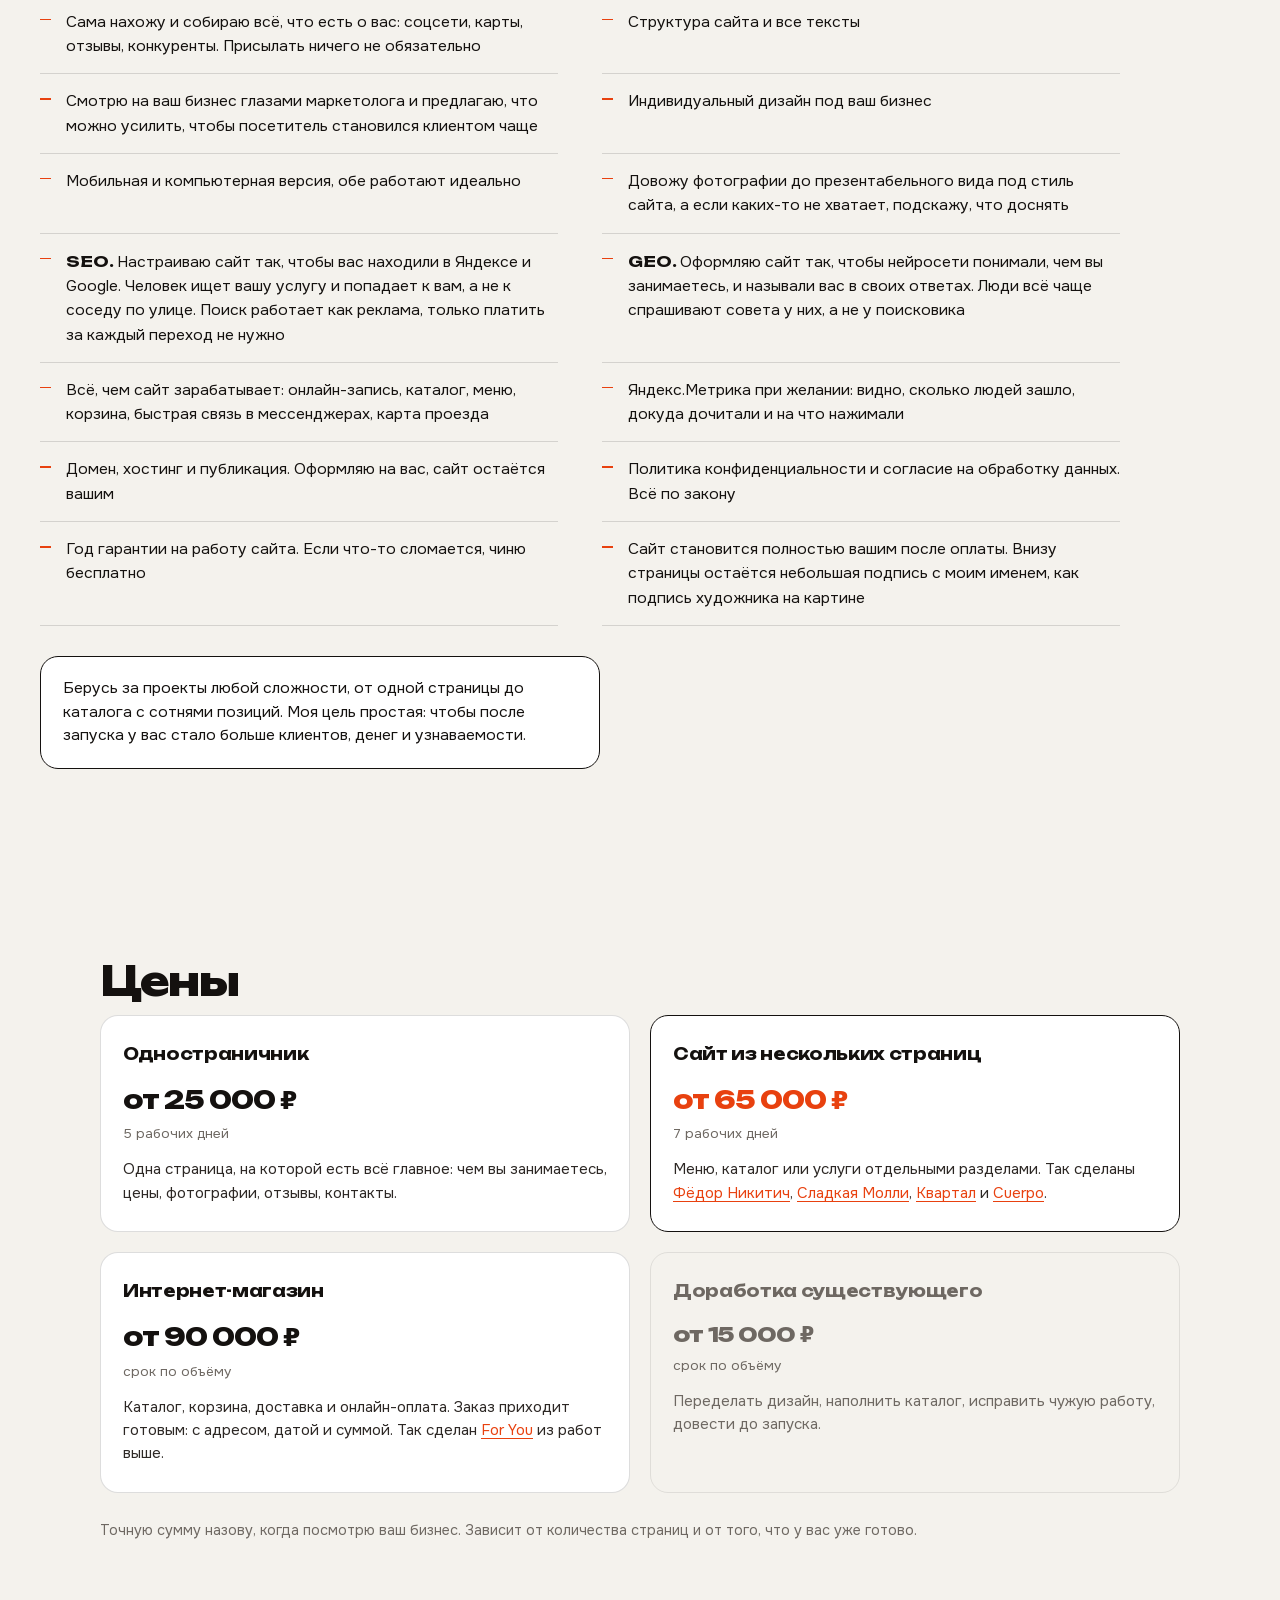
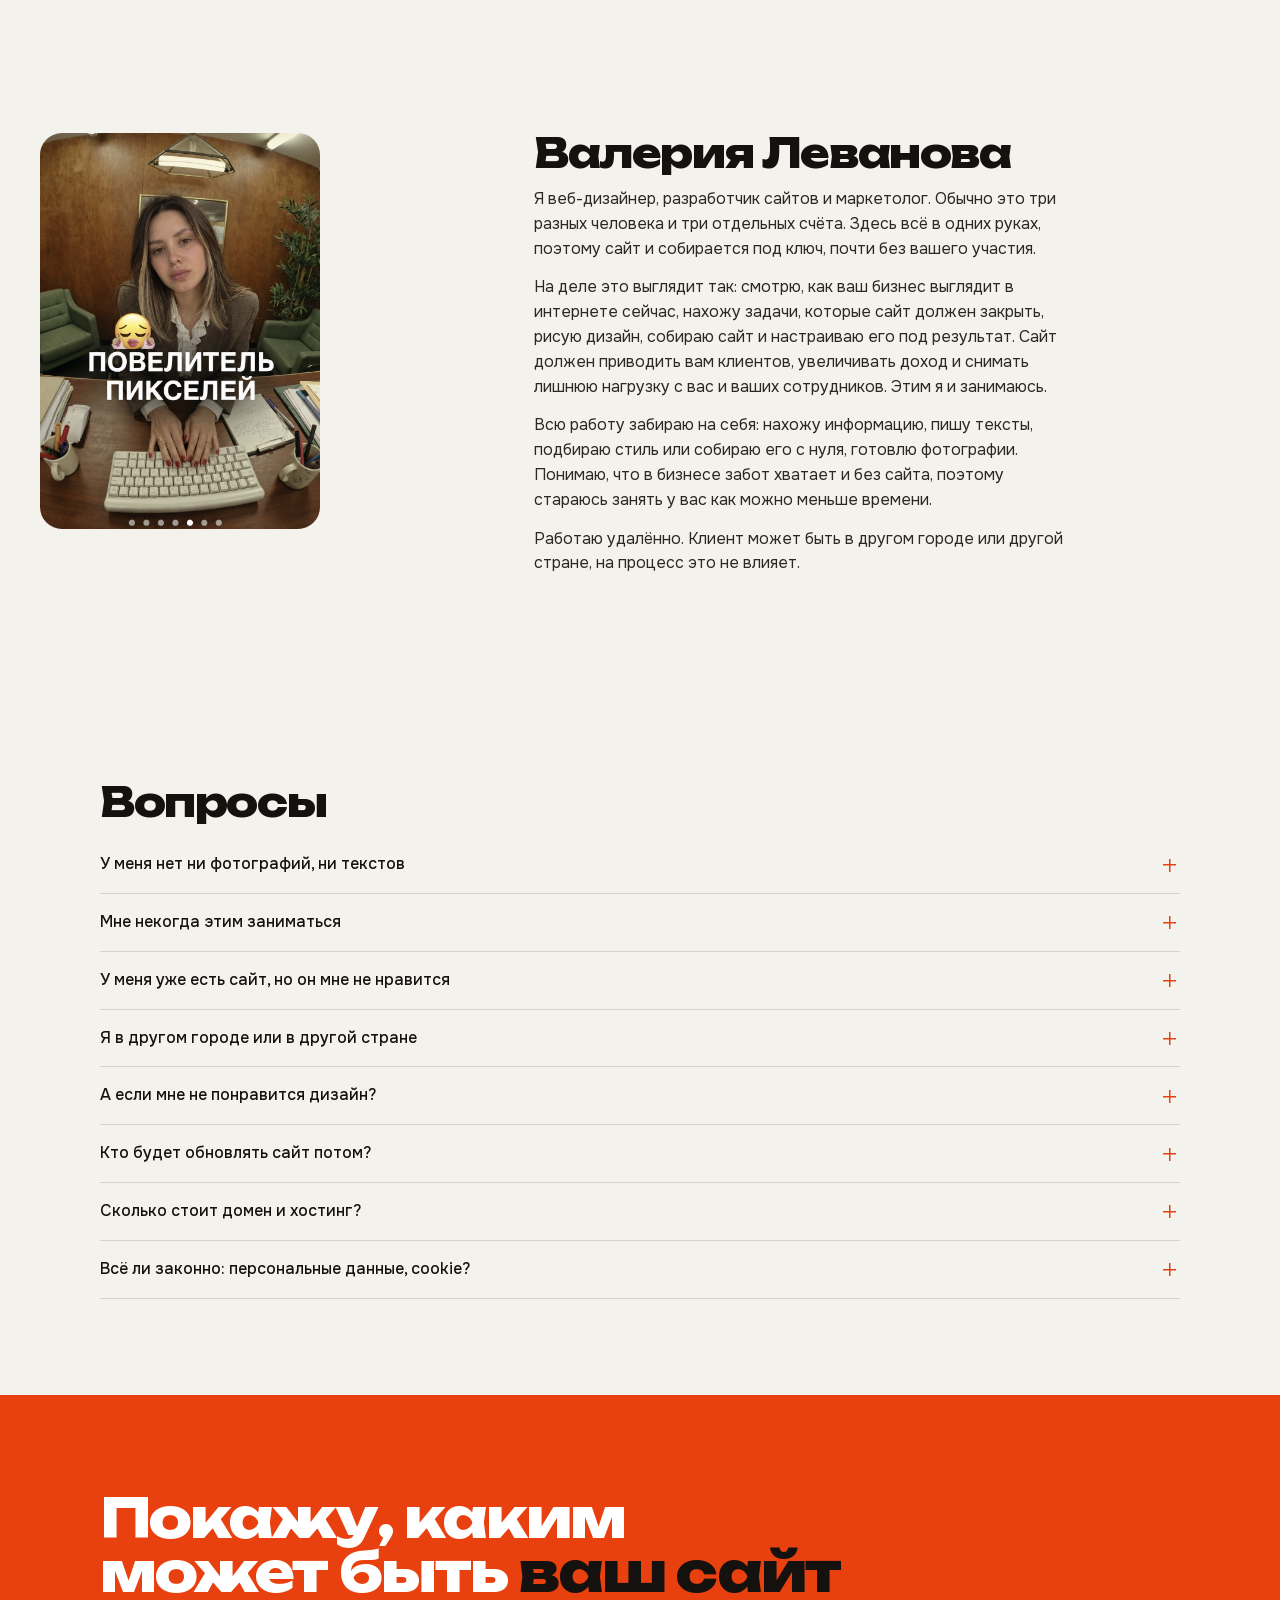
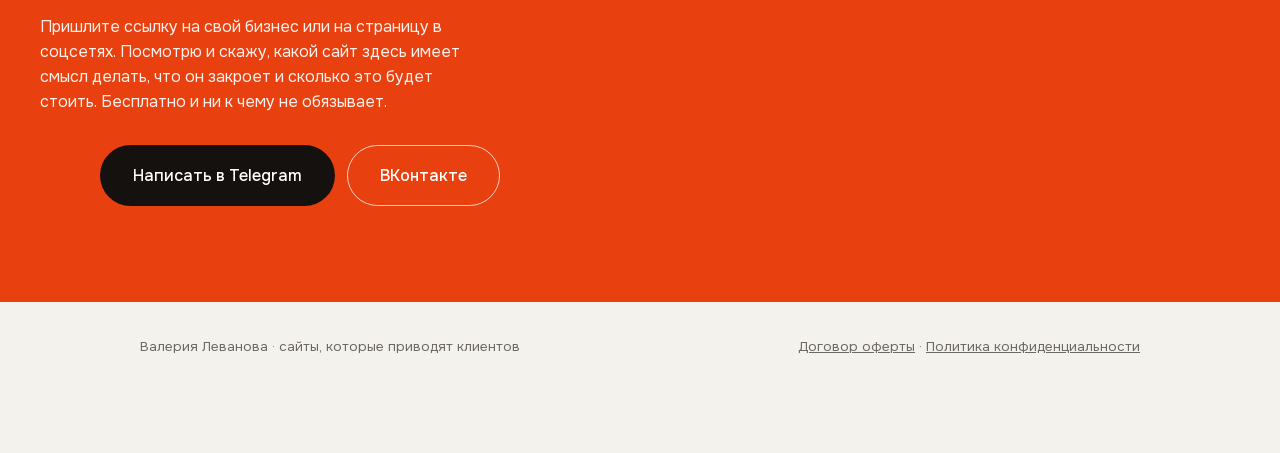
==== commit 057d645b: "Первый экран: прежний текст Текст главной возвращён к варианту до правки оффера. Из нового остаётся " ====
--- a/index.html
+++ b/index.html
@@ -22,7 +22,7 @@
 <link rel="preload" href="assets/fonts/unbounded-800-cyrillic.woff2" as="font" type="font/woff2" crossorigin>
 <link rel="preload" href="assets/fonts/onest-400-cyrillic.woff2" as="font" type="font/woff2" crossorigin>
 <link rel="stylesheet" href="assets/fonts/fonts.css">
-<link rel="stylesheet" href="assets/style.css?v=15">
+<link rel="stylesheet" href="assets/style.css?v=16">
 
 <script type="application/ld+json">
 {
@@ -51,15 +51,9 @@
 
   <h1 class="hero__h1">Сайт<br>для вашего<br>дела<br><em>за неделю</em></h1>
 
-  <p class="hero__claim">
-    Моя задача — <em>поднять ваш доход и клиентскую базу</em>,
-    а не просто нарисовать красивую страницу.
-  </p>
-
   <p class="hero__lead">
-    Я дизайнер, разработчик и маркетолог в одном лице. Поэтому сайт не просто
-    красивый: он объясняет, убеждает и приводит вам клиентов. Материалы нахожу
-    сама, от вас минимум участия.
+    Собираю сайт под ключ: сама нахожу материалы в ваших соцсетях и на картах,
+    пишу тексты, готовлю фотографии. От вас минимум участия.
   </p>
 
   <div class="hero__cta">
@@ -344,7 +338,7 @@
       <h3 class="price__name">Доработка существующего</h3>
       <p class="price__sum">от 15 000 ₽</p>
       <p class="price__time">срок по объёму</p>
-      <p class="price__what">Переделать дизайн, наполнить каталог, исправить чужую работу, довести до запуска. Беру, когда сайт есть и его правда стоит спасать.</p>
+      <p class="price__what">Переделать дизайн, наполнить каталог, исправить чужую работу, довести до запуска.</p>
     </article>
   </div>
 
@@ -434,7 +428,7 @@
   <img id="shotImg" src="" alt="Отзыв заказчика в переписке">
 </div>
 
-<script src="assets/app.js?v=15" defer></script>
+<script src="assets/app.js?v=16" defer></script>
 
 <div class="cookie" id="cookie" hidden>
   <p>Сайт использует cookie и Яндекс.Метрику, чтобы понимать, какие разделы читают. Подробнее в <a href="privacy.html">политике конфиденциальности</a>.</p>
--- a/assets/style.css
+++ b/assets/style.css
@@ -108,17 +108,6 @@
   text-transform:uppercase;
 }
 .hero__h1 em{font-style:normal; color:var(--flame)}
-
-/* главный посыл: доход и клиенты. Стоит между заголовком и пояснением */
-.hero__claim{
-  margin:0 0 18px;
-  font-weight:700;
-  font-size:1.16rem;
-  line-height:1.4;
-  max-width:34ch;
-  letter-spacing:-.01em;
-}
-.hero__claim em{font-style:normal; color:var(--flame)}
 
 .hero__lead{
   margin:0 0 30px;
@@ -635,7 +624,6 @@
 }
 
 @media (min-width:1080px){
-  .hero__claim{font-size:1.42rem; max-width:30ch}
   .hero__lead{font-size:1.15rem}
   .work{grid-template-columns:260px 1fr; gap:64px}
   .phone{max-width:260px}
